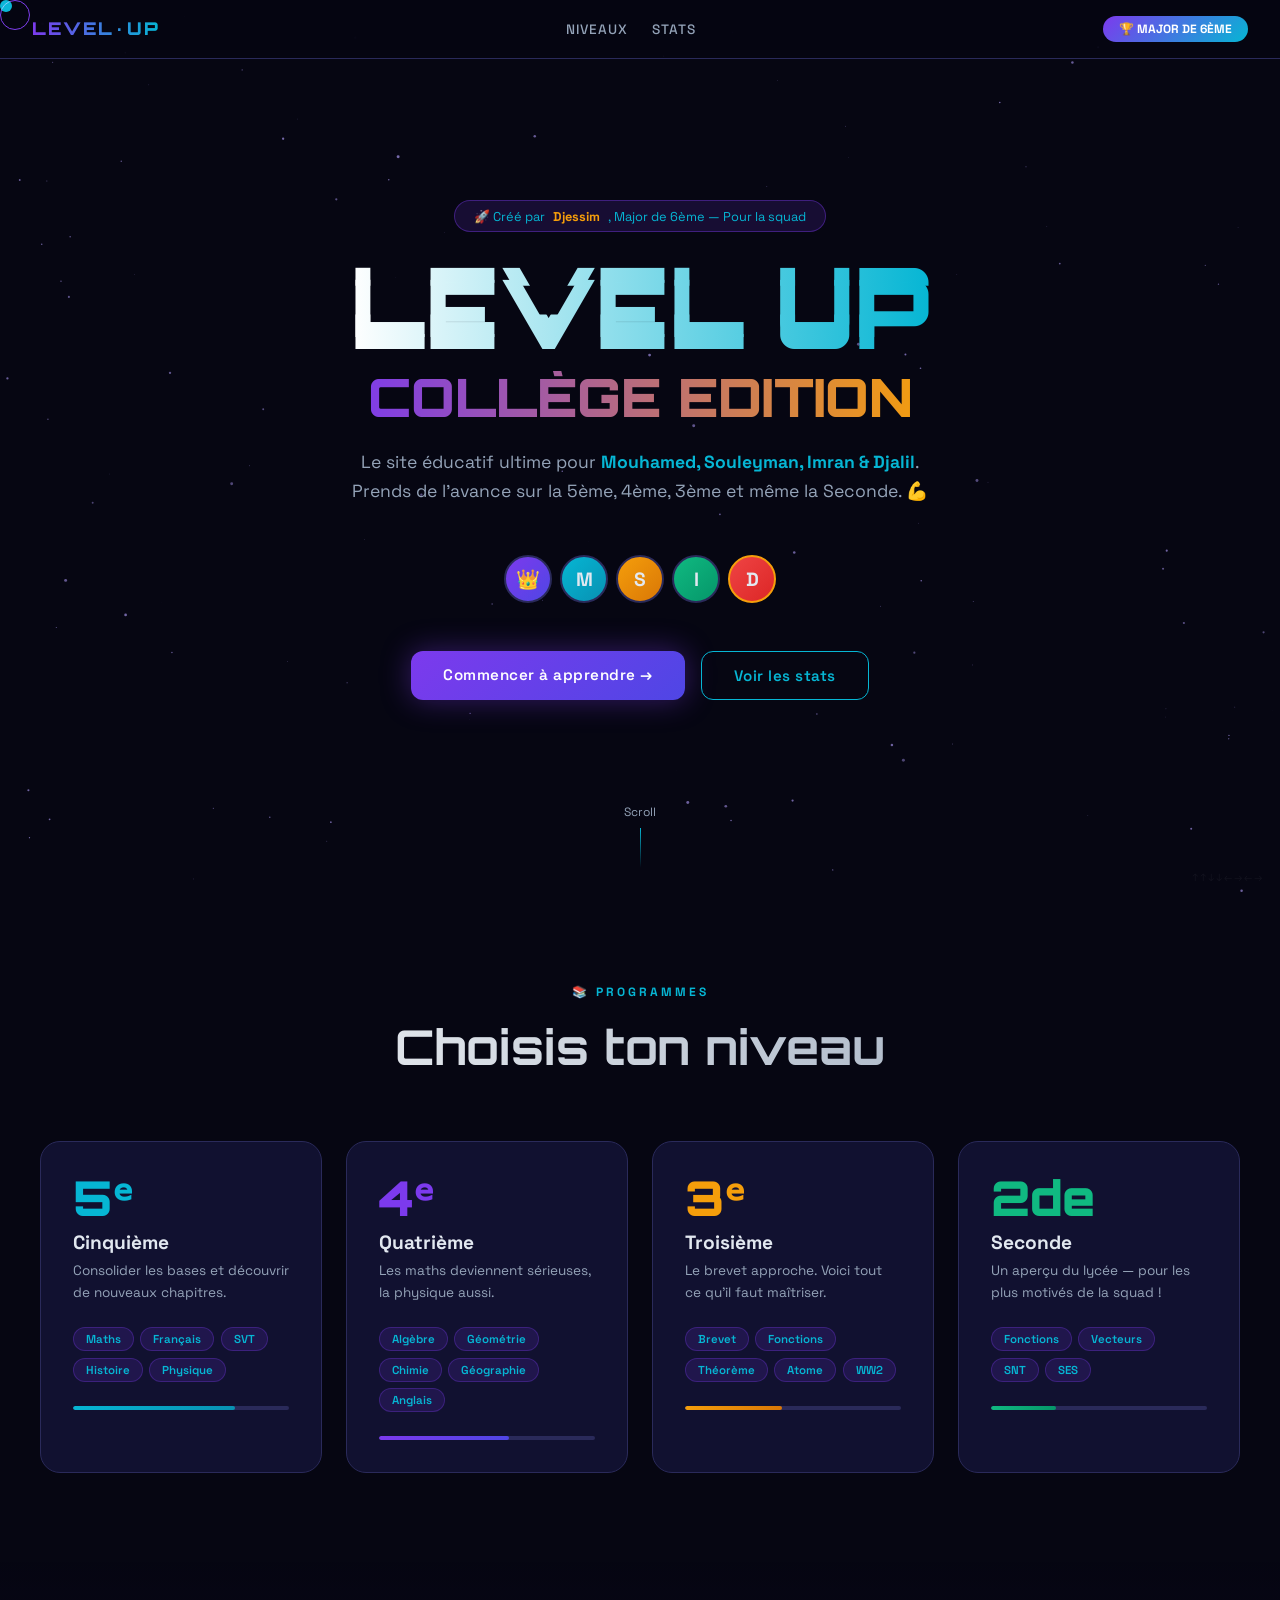
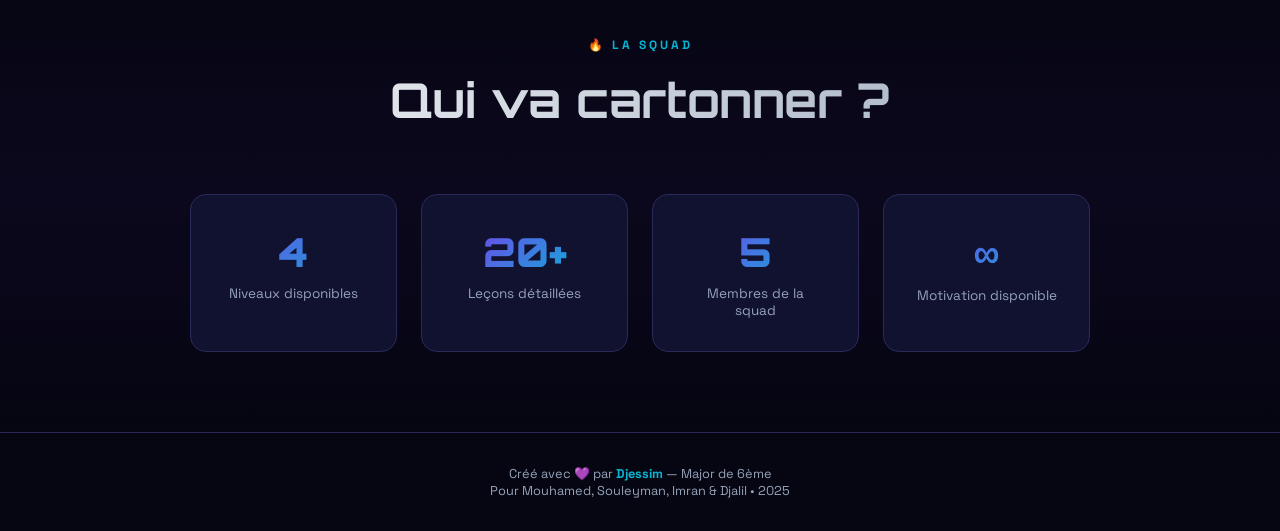
==== index.html @ d9f17232 "feat: site éducatif Level Up — par Djessim major de 6ème Pour Mouhamed, Souleyman, Imran & Djalil - " ====
<!DOCTYPE html>
<html lang="fr">
<head>
  <meta charset="UTF-8" />
  <meta name="viewport" content="width=device-width, initial-scale=1.0"/>
  <title>Level Up — Par Djessim le Major</title>
  <link rel="preconnect" href="https://fonts.googleapis.com">
  <link href="https://fonts.googleapis.com/css2?family=Space+Grotesk:wght@300;400;500;600;700&family=Orbitron:wght@400;700;900&display=swap" rel="stylesheet">
  <style>
    :root {
      --bg: #060612;
      --bg2: #0d0d24;
      --card: #111130;
      --border: #2a2a5a;
      --accent: #7c3aed;
      --accent2: #06b6d4;
      --accent3: #f59e0b;
      --text: #e2e8f0;
      --muted: #94a3b8;
      --glow: rgba(124,58,237,0.4);
      --glow2: rgba(6,182,212,0.3);
    }

    * { margin: 0; padding: 0; box-sizing: border-box; }

    body {
      font-family: 'Space Grotesk', sans-serif;
      background: var(--bg);
      color: var(--text);
      overflow-x: hidden;
      cursor: default;
    }

    #bg-canvas {
      position: fixed; top: 0; left: 0;
      width: 100%; height: 100%;
      z-index: 0; pointer-events: none;
    }

    .cursor {
      width: 12px; height: 12px;
      border-radius: 50%;
      background: var(--accent2);
      position: fixed; pointer-events: none;
      z-index: 9999;
      transition: transform 0.1s;
      mix-blend-mode: screen;
    }
    .cursor-trail {
      width: 30px; height: 30px;
      border-radius: 50%;
      border: 1px solid var(--accent);
      position: fixed; pointer-events: none;
      z-index: 9998;
      transition: all 0.15s ease;
      mix-blend-mode: screen;
    }

    nav {
      position: fixed; top: 0; left: 0; right: 0;
      z-index: 100;
      display: flex; align-items: center; justify-content: space-between;
      padding: 1rem 2rem;
      background: rgba(6,6,18,0.8);
      backdrop-filter: blur(20px);
      border-bottom: 1px solid var(--border);
    }

    .nav-logo {
      font-family: 'Orbitron', monospace;
      font-size: 1.1rem;
      font-weight: 900;
      background: linear-gradient(90deg, var(--accent), var(--accent2));
      -webkit-background-clip: text;
      -webkit-text-fill-color: transparent;
      letter-spacing: 2px;
    }

    .nav-links { display: flex; gap: 1.5rem; list-style: none; }
    .nav-links a {
      color: var(--muted); text-decoration: none;
      font-size: 0.85rem; font-weight: 500;
      letter-spacing: 1px; text-transform: uppercase;
      transition: color 0.3s;
    }
    .nav-links a:hover { color: var(--accent2); }

    .nav-badge {
      background: linear-gradient(135deg, var(--accent), var(--accent2));
      color: white; padding: 0.3rem 1rem;
      border-radius: 20px; font-size: 0.75rem; font-weight: 700;
    }

    .hero {
      position: relative; z-index: 1;
      min-height: 100vh;
      display: flex; flex-direction: column;
      align-items: center; justify-content: center;
      text-align: center; padding: 2rem;
    }

    .hero-tag {
      display: inline-flex; align-items: center; gap: 0.5rem;
      background: rgba(124,58,237,0.15);
      border: 1px solid rgba(124,58,237,0.4);
      border-radius: 30px; padding: 0.4rem 1.2rem;
      font-size: 0.8rem; color: var(--accent2);
      margin-bottom: 2rem; animation: fadeDown 0.8s ease;
    }
    .hero-tag span { color: var(--accent3); font-weight: 700; }

    .hero h1 {
      font-family: 'Orbitron', monospace;
      font-size: clamp(2.5rem, 8vw, 6rem);
      font-weight: 900; line-height: 1;
      margin-bottom: 1.5rem;
      animation: fadeUp 0.8s ease 0.2s both;
    }
    .hero h1 .line1 {
      background: linear-gradient(90deg, #fff, var(--accent2));
      -webkit-background-clip: text; -webkit-text-fill-color: transparent;
    }
    .hero h1 .line2 {
      background: linear-gradient(90deg, var(--accent), var(--accent3));
      -webkit-background-clip: text; -webkit-text-fill-color: transparent;
      display: block; font-size: 0.55em; margin-top: 0.2em;
    }

    .hero-sub {
      font-size: 1.1rem; color: var(--muted);
      max-width: 600px; line-height: 1.7;
      margin-bottom: 3rem;
      animation: fadeUp 0.8s ease 0.4s both;
    }
    .hero-sub strong { color: var(--accent2); }

    .crew {
      display: flex; gap: 0.5rem; margin-bottom: 3rem;
      animation: fadeUp 0.8s ease 0.5s both;
    }
    .crew-avatar {
      width: 48px; height: 48px; border-radius: 50%;
      display: flex; align-items: center; justify-content: center;
      font-size: 1.2rem; font-weight: 700;
      border: 2px solid var(--border);
      position: relative; transition: transform 0.3s; cursor: pointer;
    }
    .crew-avatar:hover { transform: translateY(-5px) scale(1.1); }
    .crew-avatar:nth-child(1) { background: linear-gradient(135deg, #7c3aed, #4f46e5); }
    .crew-avatar:nth-child(2) { background: linear-gradient(135deg, #06b6d4, #0891b2); }
    .crew-avatar:nth-child(3) { background: linear-gradient(135deg, #f59e0b, #d97706); }
    .crew-avatar:nth-child(4) { background: linear-gradient(135deg, #10b981, #059669); }
    .crew-avatar:nth-child(5) { background: linear-gradient(135deg, #ef4444, #dc2626); border-color: var(--accent3); }
    .crew-avatar .tooltip {
      position: absolute; bottom: -30px;
      background: var(--card); border: 1px solid var(--border);
      padding: 0.2rem 0.6rem; border-radius: 6px;
      font-size: 0.65rem; white-space: nowrap;
      opacity: 0; transition: opacity 0.2s; pointer-events: none;
    }
    .crew-avatar:hover .tooltip { opacity: 1; }

    .btn-group {
      display: flex; gap: 1rem; flex-wrap: wrap; justify-content: center;
      animation: fadeUp 0.8s ease 0.6s both;
    }
    .btn {
      padding: 0.85rem 2rem; border-radius: 12px;
      font-size: 0.95rem; font-weight: 600; cursor: pointer;
      text-decoration: none; transition: all 0.3s;
      letter-spacing: 0.5px; border: none;
    }
    .btn-primary {
      background: linear-gradient(135deg, var(--accent), #4f46e5);
      color: white; box-shadow: 0 0 30px var(--glow);
    }
    .btn-primary:hover { transform: translateY(-3px); box-shadow: 0 0 50px var(--glow); }
    .btn-secondary {
      background: transparent; color: var(--accent2);
      border: 1px solid var(--accent2);
    }
    .btn-secondary:hover { background: rgba(6,182,212,0.1); transform: translateY(-3px); }

    .scroll-hint {
      position: absolute; bottom: 2rem;
      left: 50%; transform: translateX(-50%);
      display: flex; flex-direction: column;
      align-items: center; gap: 0.5rem;
      color: var(--muted); font-size: 0.75rem;
      animation: bounce 2s infinite;
    }
    .scroll-hint::after {
      content: ''; width: 1px; height: 40px;
      background: linear-gradient(to bottom, var(--accent2), transparent);
    }

    section { position: relative; z-index: 1; padding: 5rem 2rem; }

    .section-header { text-align: center; margin-bottom: 4rem; }
    .section-tag {
      display: inline-block; font-size: 0.75rem; font-weight: 700;
      letter-spacing: 3px; text-transform: uppercase;
      color: var(--accent2); margin-bottom: 1rem;
    }
    .section-title {
      font-family: 'Orbitron', monospace;
      font-size: clamp(1.8rem, 4vw, 3rem); font-weight: 700;
      background: linear-gradient(90deg, #fff, var(--muted));
      -webkit-background-clip: text; -webkit-text-fill-color: transparent;
    }

    .levels-grid {
      display: grid;
      grid-template-columns: repeat(auto-fit, minmax(280px, 1fr));
      gap: 1.5rem; max-width: 1200px; margin: 0 auto;
    }
    .level-card {
      background: var(--card); border: 1px solid var(--border);
      border-radius: 20px; padding: 2rem; cursor: pointer;
      transition: all 0.4s cubic-bezier(0.23, 1, 0.32, 1);
      position: relative; overflow: hidden;
    }
    .level-card::before {
      content: ''; position: absolute; inset: 0;
      background: linear-gradient(135deg, transparent, rgba(124,58,237,0.05));
      opacity: 0; transition: opacity 0.4s;
    }
    .level-card:hover::before { opacity: 1; }
    .level-card:hover {
      transform: translateY(-8px) scale(1.02);
      border-color: var(--accent);
      box-shadow: 0 20px 60px var(--glow), 0 0 0 1px rgba(124,58,237,0.3);
    }

    .level-num {
      font-family: 'Orbitron', monospace;
      font-size: 3rem; font-weight: 900; line-height: 1; margin-bottom: 0.5rem;
    }
    .level-card:nth-child(1) .level-num { color: var(--accent2); }
    .level-card:nth-child(2) .level-num { color: var(--accent); }
    .level-card:nth-child(3) .level-num { color: var(--accent3); }
    .level-card:nth-child(4) .level-num { color: #10b981; }

    .level-name { font-size: 1.2rem; font-weight: 700; margin-bottom: 0.3rem; }
    .level-desc { font-size: 0.85rem; color: var(--muted); margin-bottom: 1.5rem; line-height: 1.6; }
    .level-subjects { display: flex; flex-wrap: wrap; gap: 0.4rem; }
    .subject-pill {
      background: rgba(124,58,237,0.15); border: 1px solid rgba(124,58,237,0.3);
      color: var(--accent2); padding: 0.25rem 0.75rem;
      border-radius: 20px; font-size: 0.72rem; font-weight: 600;
    }
    .level-progress { margin-top: 1.5rem; height: 4px; background: var(--border); border-radius: 2px; overflow: hidden; }
    .level-progress-bar { height: 100%; border-radius: 2px; transition: width 1s ease; }

    #lesson-panel { max-width: 1000px; margin: 0 auto; display: none; }
    #lesson-panel.visible { display: block; }

    .lesson-header { display: flex; align-items: center; gap: 1rem; margin-bottom: 2rem; }
    .back-btn {
      background: var(--card); border: 1px solid var(--border);
      color: var(--text); padding: 0.5rem 1rem;
      border-radius: 10px; cursor: pointer;
      font-family: inherit; font-size: 0.85rem; transition: all 0.2s;
    }
    .back-btn:hover { border-color: var(--accent); color: var(--accent); }

    .subjects-nav { display: flex; gap: 0.5rem; flex-wrap: wrap; margin-bottom: 2rem; }
    .subject-tab {
      padding: 0.5rem 1.2rem; border-radius: 10px;
      border: 1px solid var(--border); background: var(--card);
      color: var(--muted); cursor: pointer;
      font-size: 0.85rem; font-family: inherit; transition: all 0.2s;
    }
    .subject-tab.active, .subject-tab:hover {
      background: var(--accent); border-color: var(--accent); color: white;
    }

    .lesson-content {
      background: var(--card); border: 1px solid var(--border);
      border-radius: 20px; padding: 2.5rem;
    }
    .lesson-content h2 {
      font-family: 'Orbitron', monospace; font-size: 1.5rem; margin-bottom: 0.5rem;
      background: linear-gradient(90deg, var(--accent2), var(--accent));
      -webkit-background-clip: text; -webkit-text-fill-color: transparent;
    }
    .lesson-content .lesson-intro {
      color: var(--muted); font-size: 0.9rem;
      margin-bottom: 2rem; padding-bottom: 1.5rem;
      border-bottom: 1px solid var(--border);
    }
    .lesson-block { margin-bottom: 2rem; }
    .lesson-block h3 {
      font-size: 1.05rem; font-weight: 700; color: var(--accent3);
      margin-bottom: 0.8rem; display: flex; align-items: center; gap: 0.5rem;
    }
    .lesson-block h3::before { content: '▸'; color: var(--accent2); }
    .lesson-block p { color: var(--muted); line-height: 1.8; font-size: 0.92rem; }

    .formula-box {
      background: rgba(6,182,212,0.08); border: 1px solid rgba(6,182,212,0.3);
      border-radius: 12px; padding: 1.2rem 1.5rem; margin: 1rem 0;
      font-family: 'Courier New', monospace; font-size: 1rem;
      color: var(--accent2); text-align: center;
    }
    .example-box {
      background: rgba(245,158,11,0.08); border: 1px solid rgba(245,158,11,0.3);
      border-left: 3px solid var(--accent3);
      border-radius: 0 12px 12px 0; padding: 1rem 1.5rem; margin: 1rem 0;
    }
    .example-box strong {
      color: var(--accent3); display: block; margin-bottom: 0.4rem;
      font-size: 0.8rem; text-transform: uppercase; letter-spacing: 1px;
    }
    .tip-box {
      background: rgba(124,58,237,0.1); border: 1px solid rgba(124,58,237,0.3);
      border-radius: 12px; padding: 1rem 1.5rem; margin: 1rem 0;
      display: flex; gap: 0.8rem;
    }
    .tip-box .tip-icon { font-size: 1.2rem; flex-shrink: 0; }
    .tip-box p { color: var(--text); font-size: 0.88rem; }

    .quiz-section { margin-top: 2rem; padding-top: 2rem; border-top: 1px solid var(--border); }
    .quiz-section h3 { font-family: 'Orbitron', monospace; font-size: 1rem; color: var(--accent3); margin-bottom: 1.5rem; }
    .quiz-q {
      background: rgba(255,255,255,0.03); border: 1px solid var(--border);
      border-radius: 12px; padding: 1.2rem; margin-bottom: 1rem;
    }
    .quiz-q p { margin-bottom: 0.8rem; font-size: 0.92rem; }
    .quiz-options { display: grid; grid-template-columns: 1fr 1fr; gap: 0.5rem; }
    .quiz-opt {
      background: var(--bg2); border: 1px solid var(--border);
      border-radius: 8px; padding: 0.5rem 1rem; cursor: pointer;
      font-size: 0.85rem; font-family: inherit; color: var(--text); transition: all 0.2s;
    }
    .quiz-opt:hover { border-color: var(--accent); color: var(--accent); }
    .quiz-opt.correct { border-color: #10b981; background: rgba(16,185,129,0.1); color: #10b981; }
    .quiz-opt.wrong { border-color: #ef4444; background: rgba(239,68,68,0.1); color: #ef4444; }

    .stats-grid {
      display: grid; grid-template-columns: repeat(auto-fit, minmax(200px, 1fr));
      gap: 1.5rem; max-width: 900px; margin: 0 auto;
    }
    .stat-card {
      background: var(--card); border: 1px solid var(--border);
      border-radius: 16px; padding: 2rem; text-align: center; transition: all 0.3s;
    }
    .stat-card:hover { transform: translateY(-5px); border-color: var(--accent); }
    .stat-num {
      font-family: 'Orbitron', monospace; font-size: 2.5rem; font-weight: 900;
      background: linear-gradient(135deg, var(--accent), var(--accent2));
      -webkit-background-clip: text; -webkit-text-fill-color: transparent;
    }
    .stat-label { color: var(--muted); font-size: 0.85rem; margin-top: 0.5rem; }

    footer {
      position: relative; z-index: 1; text-align: center;
      padding: 2rem; border-top: 1px solid var(--border);
      color: var(--muted); font-size: 0.8rem;
    }
    footer strong { color: var(--accent2); }

    #easter-egg-modal {
      display: none; position: fixed; inset: 0; z-index: 1000;
      background: rgba(0,0,0,0.95); backdrop-filter: blur(20px);
      align-items: center; justify-content: center; padding: 1rem;
    }
    #easter-egg-modal.show { display: flex; }

    .egg-content {
      background: linear-gradient(135deg, #0d0d24, #1a0a2e);
      border: 1px solid rgba(124,58,237,0.5);
      border-radius: 24px; padding: 3rem; max-width: 680px;
      width: 100%; position: relative; overflow: hidden;
      animation: eggPop 0.5s cubic-bezier(0.23, 1, 0.32, 1);
    }
    .egg-content::before {
      content: ''; position: absolute; top: -50%; left: -50%;
      width: 200%; height: 200%;
      background: radial-gradient(circle, rgba(124,58,237,0.1) 0%, transparent 70%);
      animation: rotate 10s linear infinite;
    }
    .egg-close {
      position: absolute; top: 1rem; right: 1rem;
      background: var(--card); border: 1px solid var(--border);
      color: var(--muted); width: 32px; height: 32px;
      border-radius: 8px; cursor: pointer; font-size: 1rem;
      display: flex; align-items: center; justify-content: center; transition: all 0.2s;
    }
    .egg-close:hover { color: white; border-color: var(--accent); }

    .egg-title {
      font-family: 'Orbitron', monospace; font-size: 1.5rem; font-weight: 900;
      background: linear-gradient(90deg, var(--accent3), var(--accent));
      -webkit-background-clip: text; -webkit-text-fill-color: transparent;
      margin-bottom: 0.5rem; position: relative;
    }
    .egg-subtitle { color: var(--muted); font-size: 0.85rem; margin-bottom: 2rem; position: relative; }

    .arg-list { display: flex; flex-direction: column; gap: 0.8rem; position: relative; }
    .arg-item {
      background: rgba(255,255,255,0.03); border: 1px solid var(--border);
      border-radius: 12px; padding: 1rem 1.2rem;
      display: flex; gap: 1rem; align-items: flex-start; transition: all 0.3s;
    }
    .arg-item:hover {
      border-color: var(--accent); background: rgba(124,58,237,0.08);
      transform: translateX(5px);
    }
    .arg-icon { font-size: 1.4rem; flex-shrink: 0; margin-top: 0.1rem; }
    .arg-text strong { display: block; font-size: 0.9rem; color: var(--text); margin-bottom: 0.2rem; }
    .arg-text span { font-size: 0.8rem; color: var(--muted); line-height: 1.5; }

    .egg-confetti { position: absolute; inset: 0; pointer-events: none; overflow: hidden; }
    .confetti-piece {
      position: absolute; width: 8px; height: 8px;
      border-radius: 2px; animation: confettiFall linear infinite;
    }

    @keyframes fadeUp { from { opacity: 0; transform: translateY(30px); } to { opacity: 1; transform: translateY(0); } }
    @keyframes fadeDown { from { opacity: 0; transform: translateY(-20px); } to { opacity: 1; transform: translateY(0); } }
    @keyframes bounce { 0%, 100% { transform: translateX(-50%) translateY(0); } 50% { transform: translateX(-50%) translateY(10px); } }
    @keyframes rotate { from { transform: rotate(0deg); } to { transform: rotate(360deg); } }
    @keyframes eggPop { from { opacity: 0; transform: scale(0.8); } to { opacity: 1; transform: scale(1); } }
    @keyframes confettiFall { from { top: -20px; opacity: 1; } to { top: 110%; opacity: 0; } }

    .konami-hint {
      position: fixed; bottom: 1rem; right: 1rem;
      font-size: 0.65rem; color: rgba(255,255,255,0.05);
      letter-spacing: 2px; z-index: 10; user-select: none; transition: color 0.3s;
    }
    .konami-hint:hover { color: rgba(124,58,237,0.3); }

    .glitch { position: relative; }
    .glitch::before, .glitch::after {
      content: attr(data-text); position: absolute; top: 0; left: 0;
      background: linear-gradient(90deg, #fff, var(--accent2));
      -webkit-background-clip: text; -webkit-text-fill-color: transparent;
    }
    .glitch::before { animation: glitch1 3s infinite; clip-path: polygon(0 0, 100% 0, 100% 35%, 0 35%); }
    .glitch::after { animation: glitch2 3s infinite; clip-path: polygon(0 65%, 100% 65%, 100% 100%, 0 100%); }
    @keyframes glitch1 {
      0%, 95%, 100% { transform: none; opacity: 0; }
      96% { transform: translate(-2px, 2px); opacity: 0.8; }
      97% { transform: translate(2px, -2px); opacity: 0.8; }
      98% { transform: translate(-1px, 1px); opacity: 0.8; }
    }
    @keyframes glitch2 {
      0%, 92%, 100% { transform: none; opacity: 0; }
      93% { transform: translate(2px, 2px); opacity: 0.8; }
      94% { transform: translate(-2px, -1px); opacity: 0.8; }
      95% { transform: none; opacity: 0.8; }
    }
  </style>
</head>
<body>

<canvas id="bg-canvas"></canvas>
<div class="cursor" id="cursor"></div>
<div class="cursor-trail" id="cursor-trail"></div>

<nav>
  <div class="nav-logo">LEVEL·UP</div>
  <ul class="nav-links">
    <li><a href="#niveaux">Niveaux</a></li>
    <li><a href="#stats">Stats</a></li>
  </ul>
  <div class="nav-badge">🏆 MAJOR DE 6ÈME</div>
</nav>

<section class="hero" id="home">
  <div class="hero-tag">🚀 Créé par <span>Djessim</span>, Major de 6ème — Pour la squad</div>
  <h1>
    <span class="line1 glitch" data-text="LEVEL UP">LEVEL UP</span>
    <span class="line2">COLLÈGE EDITION</span>
  </h1>
  <p class="hero-sub">
    Le site éducatif ultime pour <strong>Mouhamed, Souleyman, Imran &amp; Djalil</strong>.<br>
    Prends de l'avance sur la 5ème, 4ème, 3ème et même la Seconde. 💪
  </p>
  <div class="crew">
    <div class="crew-avatar" id="djessim-avatar">👑<div class="tooltip">Djessim — Major</div></div>
    <div class="crew-avatar">M<div class="tooltip">Mouhamed</div></div>
    <div class="crew-avatar">S<div class="tooltip">Souleyman</div></div>
    <div class="crew-avatar">I<div class="tooltip">Imran</div></div>
    <div class="crew-avatar">D<div class="tooltip">Djalil</div></div>
  </div>
  <div class="btn-group">
    <a href="#niveaux" class="btn btn-primary">Commencer à apprendre →</a>
    <a href="#stats" class="btn btn-secondary">Voir les stats</a>
  </div>
  <div class="scroll-hint">Scroll</div>
</section>

<section id="niveaux">
  <div class="section-header">
    <div class="section-tag">📚 Programmes</div>
    <h2 class="section-title">Choisis ton niveau</h2>
  </div>
  <div class="levels-grid" id="levels-grid">
    <div class="level-card" onclick="openLevel('5eme')">
      <div class="level-num">5ᵉ</div>
      <div class="level-name">Cinquième</div>
      <div class="level-desc">Consolider les bases et découvrir de nouveaux chapitres.</div>
      <div class="level-subjects">
        <span class="subject-pill">Maths</span><span class="subject-pill">Français</span>
        <span class="subject-pill">SVT</span><span class="subject-pill">Histoire</span><span class="subject-pill">Physique</span>
      </div>
      <div class="level-progress"><div class="level-progress-bar" style="width:0%;background:linear-gradient(90deg,#06b6d4,#0891b2)"></div></div>
    </div>
    <div class="level-card" onclick="openLevel('4eme')">
      <div class="level-num">4ᵉ</div>
      <div class="level-name">Quatrième</div>
      <div class="level-desc">Les maths deviennent sérieuses, la physique aussi.</div>
      <div class="level-subjects">
        <span class="subject-pill">Algèbre</span><span class="subject-pill">Géométrie</span>
        <span class="subject-pill">Chimie</span><span class="subject-pill">Géographie</span><span class="subject-pill">Anglais</span>
      </div>
      <div class="level-progress"><div class="level-progress-bar" style="width:0%;background:linear-gradient(90deg,#7c3aed,#4f46e5)"></div></div>
    </div>
    <div class="level-card" onclick="openLevel('3eme')">
      <div class="level-num">3ᵉ</div>
      <div class="level-name">Troisième</div>
      <div class="level-desc">Le brevet approche. Voici tout ce qu'il faut maîtriser.</div>
      <div class="level-subjects">
        <span class="subject-pill">Brevet</span><span class="subject-pill">Fonctions</span>
        <span class="subject-pill">Théorème</span><span class="subject-pill">Atome</span><span class="subject-pill">WW2</span>
      </div>
      <div class="level-progress"><div class="level-progress-bar" style="width:0%;background:linear-gradient(90deg,#f59e0b,#d97706)"></div></div>
    </div>
    <div class="level-card" onclick="openLevel('2nde')">
      <div class="level-num">2de</div>
      <div class="level-name">Seconde</div>
      <div class="level-desc">Un aperçu du lycée — pour les plus motivés de la squad !</div>
      <div class="level-subjects">
        <span class="subject-pill">Fonctions</span><span class="subject-pill">Vecteurs</span>
        <span class="subject-pill">SNT</span><span class="subject-pill">SES</span>
      </div>
      <div class="level-progress"><div class="level-progress-bar" style="width:0%;background:linear-gradient(90deg,#10b981,#059669)"></div></div>
    </div>
  </div>
  <div id="lesson-panel">
    <div class="lesson-header">
      <button class="back-btn" onclick="closeLevel()">← Retour</button>
      <h2 id="panel-title" style="font-family:Orbitron;font-size:1.3rem;background:linear-gradient(90deg,var(--accent2),var(--accent));-webkit-background-clip:text;-webkit-text-fill-color:transparent;"></h2>
    </div>
    <div class="subjects-nav" id="subjects-nav"></div>
    <div class="lesson-content" id="lesson-content"></div>
  </div>
</section>

<section id="stats" style="background:linear-gradient(180deg,transparent,rgba(124,58,237,0.05),transparent);">
  <div class="section-header">
    <div class="section-tag">🔥 La squad</div>
    <h2 class="section-title">Qui va cartonner ?</h2>
  </div>
  <div class="stats-grid">
    <div class="stat-card"><div class="stat-num">4</div><div class="stat-label">Niveaux disponibles</div></div>
    <div class="stat-card"><div class="stat-num">20+</div><div class="stat-label">Leçons détaillées</div></div>
    <div class="stat-card"><div class="stat-num">5</div><div class="stat-label">Membres de la squad</div></div>
    <div class="stat-card"><div class="stat-num">∞</div><div class="stat-label">Motivation disponible</div></div>
  </div>
</section>

<footer>
  <p>Créé avec 💜 par <strong>Djessim</strong> — Major de 6ème<br>
  Pour Mouhamed, Souleyman, Imran &amp; Djalil • 2025</p>
</footer>

<div id="easter-egg-modal">
  <div class="egg-content">
    <div class="egg-confetti" id="confetti"></div>
    <button class="egg-close" onclick="closeEgg()">✕</button>
    <div class="egg-title">🎉 T'AS TROUVÉ LE SECRET !</div>
    <div class="egg-subtitle">Montre ça à tes parents — ils vont comprendre pourquoi t'as besoin d'un ordi portable 💻</div>
    <div class="arg-list">
      <div class="arg-item"><div class="arg-icon">📚</div><div class="arg-text"><strong>Meilleurs résultats scolaires</strong><span>Les élèves avec un ordinateur à la maison ont en moyenne +2 points de moyenne. Accès aux cours en ligne, aux exercices, aux dictionnaires — tout le temps.</span></div></div>
      <div class="arg-item"><div class="arg-icon">🧠</div><div class="arg-text"><strong>Apprendre à coder = compétence du futur</strong><span>Les développeurs gagnent en moyenne 45 000€/an dès le début. Ton enfant peut apprendre à coder dès maintenant — comme Djessim qui a créé ce site en 6ème !</span></div></div>
      <div class="arg-item"><div class="arg-icon">🎯</div><div class="arg-text"><strong>Autonomie et responsabilité</strong><span>Avoir son propre outil de travail développe la discipline. Moins de temps à attendre l'accès à un appareil partagé, plus de temps pour réviser.</span></div></div>
      <div class="arg-item"><div class="arg-icon">💰</div><div class="arg-text"><strong>Un investissement rentable</strong><span>Un ordinateur portable d'entrée de gamme coûte 300–400€ et dure 5 ans. C'est moins de 7€/semaine pour l'avenir de votre enfant.</span></div></div>
      <div class="arg-item"><div class="arg-icon">🔐</div><div class="arg-text"><strong>Contrôle parental facile</strong><span>Windows et Mac permettent de limiter les horaires, les sites et les apps. Vous restez en contrôle total.</span></div></div>
      <div class="arg-item"><div class="arg-icon">🚀</div><div class="arg-text"><strong>Preuve : ce site existe</strong><span>Ce site a été créé par un élève de 6ème grâce à un ordinateur. Imaginez ce que votre enfant pourrait construire avec le sien.</span></div></div>
    </div>
  </div>
</div>

<div class="konami-hint">↑↑↓↓←→←→</div>

<script>
const cursor = document.getElementById('cursor');
const trail = document.getElementById('cursor-trail');
let mx = 0, my = 0;
document.addEventListener('mousemove', e => {
  mx = e.clientX; my = e.clientY;
  cursor.style.left = mx - 6 + 'px'; cursor.style.top = my - 6 + 'px';
  setTimeout(() => { trail.style.left = mx - 15 + 'px'; trail.style.top = my - 15 + 'px'; }, 80);
});

const canvas = document.getElementById('bg-canvas');
const ctx = canvas.getContext('2d');
let stars = [];
function resize() { canvas.width = window.innerWidth; canvas.height = window.innerHeight; initStars(); }
function initStars() {
  stars = [];
  for (let i = 0; i < 120; i++) stars.push({ x: Math.random()*canvas.width, y: Math.random()*canvas.height, r: Math.random()*1.5, a: Math.random(), speed: 0.003+Math.random()*0.005, drift: (Math.random()-0.5)*0.2 });
}
function drawStars() {
  ctx.clearRect(0,0,canvas.width,canvas.height);
  stars.forEach(s => {
    s.a += s.speed; s.x += s.drift;
    if (s.x < 0) s.x = canvas.width; if (s.x > canvas.width) s.x = 0;
    const alpha = (Math.sin(s.a)*0.5+0.5)*0.6+0.1;
    ctx.beginPath(); ctx.arc(s.x,s.y,s.r,0,Math.PI*2);
    ctx.fillStyle = `rgba(180,160,255,${alpha})`; ctx.fill();
  });
  requestAnimationFrame(drawStars);
}
window.addEventListener('resize', resize); resize(); drawStars();

const observer = new IntersectionObserver(entries => {
  entries.forEach(e => {
    if (e.isIntersecting) {
      const idx = [...document.querySelectorAll('.level-card')].indexOf(e.target);
      const w = [75,60,45,30];
      if (idx >= 0) e.target.querySelector('.level-progress-bar').style.width = w[idx] + '%';
    }
  });
}, { threshold: 0.3 });
document.querySelectorAll('.level-card').forEach(c => observer.observe(c));

const lessons = {
  '5eme': { title: '5ᵉ — Cinquième', subjects: {
    'Maths': { title: 'Mathématiques — 5ème', intro: 'En 5ème, tu vas travailler sur les fractions, les relatifs, et commencer la géométrie.', blocks: [
      { h: 'Les nombres relatifs', p: 'Un nombre relatif est un nombre avec un signe + ou −. Sur une droite graduée, les positifs sont à droite de 0 et les négatifs à gauche.', formula: '(-3) + (+5) = +2   |   (-4) × (-2) = +8', example: { title: 'Exemple concret', text: 'La température est de −5°C. Elle monte de 8°C. Nouvelle temp : −5 + 8 = 3°C ✓' }, tip: '💡 Astuce Djessim : Deux signes pareils → positif. Deux signes différents → négatif !' },
      { h: 'Les fractions', p: 'Additionner des fractions : même dénominateur d\'abord. Multiplier : numérateur × numérateur, dénominateur × dénominateur.', formula: '3/4 + 1/4 = 4/4 = 1   |   2/3 × 3/5 = 6/15 = 2/5', example: { title: 'Exercice', text: 'Calcule 1/2 + 3/4 → 2/4 + 3/4 = 5/4 = 1,25' }, tip: '💡 Pour comparer des fractions, réduis-les au même dénominateur !' },
      { h: 'Proportionnalité', p: 'Un tableau est proportionnel si le rapport entre les lignes est toujours le même. Base des pourcentages et des échelles.', formula: 'si a/b = c/d alors a×d = b×c (règle de 3)', tip: '💡 En 5ème, la règle de 3 est ta meilleure amie pour les problèmes du quotidien !' }
    ], quiz: [{ q: 'Combien fait (−3) + (−5) ?', opts: ['-8','+8','-2','+2'], correct: 0 }, { q: 'Que vaut 2/3 × 3/4 ?', opts: ['6/7','1/2','5/12','6/12'], correct: 1 }] },
    'Français': { title: 'Français — 5ème', intro: 'Grammaire, conjugaison, figures de style... Le français en 5ème exige de la rigueur.', blocks: [
      { h: 'Les temps du passé', p: 'L\'imparfait décrit une action qui dure dans le passé. Le passé simple décrit une action courte et terminée.', formula: 'IMPARFAIT : je marchais / PASSÉ SIMPLE : je marchai', example: { title: 'Distinction clé', text: 'Il lisait (imparfait = habitude) VS Il lut (passé simple = action précise)' }, tip: '💡 Dans un récit, imparfait = décor, passé simple = action. C\'est la règle !' },
      { h: 'Figures de style', p: 'La comparaison utilise "comme", "tel". La métaphore compare sans outil. La personnification donne des qualités humaines à un objet.', example: { title: 'Exemples', text: '"Il est courageux comme un lion" = comparaison. "C\'est un lion" = métaphore.' }, tip: '💡 Apprends 5 figures : comparaison, métaphore, personnification, hyperbole, antithèse.' }
    ], quiz: [{ q: '"Il courait comme le vent" — c\'est quelle figure ?', opts: ['Métaphore','Comparaison','Hyperbole','Personnification'], correct: 1 }] },
    'SVT': { title: 'SVT — 5ème', intro: 'La nutrition, la digestion, la reproduction des plantes — voici les thèmes clés.', blocks: [
      { h: 'La digestion', p: 'La digestion transforme les aliments en nutriments absorbables. Elle commence dans la bouche et se termine dans l\'intestin grêle.', formula: 'Bouche → Œsophage → Estomac → Intestin grêle → Côlon', example: { title: 'À savoir', text: 'L\'estomac produit des sucs gastriques pour dégrader les protéines. Durée totale : ~20h.' }, tip: '💡 Visualise le chemin des aliments de la bouche jusqu\'à la sortie !' }
    ], quiz: [{ q: 'Où commence la digestion ?', opts: ['Estomac','Intestin','Bouche','Œsophage'], correct: 2 }] },
    'Histoire': { title: 'Histoire — 5ème', intro: 'Le Moyen-Âge, les empires, les grandes découvertes.', blocks: [
      { h: 'Le Moyen-Âge', p: 'Le Moyen-Âge va de 476 (chute de Rome) à 1492 (découverte de l\'Amérique). Période féodale, croisades et cathédrales.', formula: '476 → 1492 : environ 1000 ans', tip: '💡 Repère : 1492 = Colomb découvre l\'Amérique = fin du Moyen-Âge !' }
    ], quiz: [{ q: 'En quelle année s\'achève le Moyen-Âge ?', opts: ['1492','1789','476','1066'], correct: 0 }] },
    'Physique': { title: 'Physique-Chimie — 5ème', intro: 'La lumière, les états de la matière, les mélanges.', blocks: [
      { h: 'La lumière', p: 'La lumière se propage en ligne droite. Elle peut être réfléchie (miroir) ou réfractée (eau). Vitesse : 300 000 km/s.', formula: 'c = 3 × 10⁸ m/s', tip: '💡 L\'ombre existe car la lumière voyage en ligne droite — si quelque chose bloque, ça crée une ombre !' }
    ], quiz: [{ q: 'La vitesse de la lumière est environ...', opts: ['300 km/s','3000 km/s','300 000 km/s','3 000 000 km/s'], correct: 2 }] }
  }},
  '4eme': { title: '4ᵉ — Quatrième', subjects: {
    'Algèbre': { title: 'Mathématiques — Algèbre 4ème', intro: 'En 4ème, les équations et la factorisation arrivent. C\'est là que ça devient fun !', blocks: [
      { h: 'Développement et factorisation', p: 'Développer = enlever les parenthèses. Factoriser = remettre des parenthèses. Ces deux opérations sont inverses.', formula: 'a(b+c) = ab + ac   |   (a+b)(a-b) = a² - b²', example: { title: 'Identités remarquables', text: '(a+b)² = a² + 2ab + b²\n(a−b)² = a² − 2ab + b²\n(a+b)(a−b) = a² − b²' }, tip: '💡 Les 3 identités remarquables = à mémoriser par cœur. Elles reviennent jusqu\'au bac !' },
      { h: 'Équations du 1er degré', p: 'Résoudre une équation = trouver la valeur de x. On isole x en faisant les mêmes opérations des deux côtés.', formula: '3x + 7 = 16 → 3x = 9 → x = 3', tip: '💡 Vérifie toujours ta réponse en remplaçant x dans l\'équation de départ !' },
      { h: 'Puissances', p: 'a^n = a × a × ... × a (n fois). Puissances négatives : a^(-n) = 1/a^n. La puissance 0 vaut toujours 1.', formula: 'a^m × a^n = a^(m+n)   |   (a^m)^n = a^(m×n)', tip: '💡 10^3 = 1000, 10^6 = 1 million. Pratique pour la notation scientifique !' }
    ], quiz: [{ q: 'Développe (x + 3)² =', opts: ['x² + 9','x² + 3x + 9','x² + 6x + 9','x² + 6x + 3'], correct: 2 }, { q: 'Résous 2x - 4 = 10 → x =', opts: ['3','7','5','6'], correct: 1 }] },
    'Géométrie': { title: 'Mathématiques — Géométrie 4ème', intro: 'Pythagore et Thalès : les deux grands théorèmes de 4ème !', blocks: [
      { h: 'Théorème de Pythagore', p: 'Dans un triangle rectangle, le carré de l\'hypoténuse = somme des carrés des deux autres côtés.', formula: 'a² + b² = c²   (c = hypoténuse)', example: { title: 'Exemple', text: 'a=3, b=4 → c = √(9+16) = √25 = 5 ✓ (triangle 3-4-5 classique)' }, tip: '💡 Le triangle 3-4-5 et 5-12-13 tombent souvent en contrôle !' },
      { h: 'Théorème de Thalès', p: 'Si deux droites parallèles coupent deux droites sécantes, les rapports des longueurs sont égaux.', formula: 'MA/MB = MC/MD = AC/BD', tip: '💡 Thalès = proportionnalité dans les triangles. Cherche toujours des droites parallèles !' }
    ], quiz: [{ q: 'Dans un triangle rect., a=6 et b=8. c =', opts: ['10','12','14','√48'], correct: 0 }] },
    'Chimie': { title: 'Physique-Chimie — 4ème', intro: 'Les atomes, les molécules, et les réactions chimiques.', blocks: [
      { h: 'Atomes et molécules', p: 'Un atome est la plus petite partie d\'un élément. Une molécule = ensemble d\'atomes liés. H₂O = 2H + 1O.', formula: 'H₂O : eau   |   CO₂ : dioxyde de carbone   |   O₂ : oxygène', tip: '💡 L\'indice en bas = nombre d\'atomes. H₂ = 2 atomes d\'hydrogène.' }
    ], quiz: [{ q: 'H₂O contient combien d\'atomes d\'hydrogène ?', opts: ['1','2','3','0'], correct: 1 }] },
    'Géographie': { title: 'Géographie — 4ème', intro: 'La mondialisation, les inégalités dans le monde.', blocks: [
      { h: 'La mondialisation', p: 'La mondialisation = l\'intensification des échanges mondiaux : économiques, culturels, humains.', formula: 'Nord riche ↔ échanges ↔ Sud en développement', tip: '💡 Cite Nike (produit en Asie, vendu en Europe) ou Netflix (USA → monde entier).' }
    ], quiz: [{ q: 'La mondialisation désigne...', opts: ['La politique mondiale','L\'intensification des échanges mondiaux','La géographie physique','Les migrations'], correct: 1 }] },
    'Anglais': { title: 'Anglais — 4ème', intro: 'Grammaire anglaise essentielle pour briller en 4ème.', blocks: [
      { h: 'Present Perfect vs Prétérit', p: 'Le Prétérit décrit une action passée à un moment précis. Le Present Perfect décrit une action passée avec un résultat visible maintenant.', formula: 'I went to Paris last year. (Prétérit)\nI have been to Paris. (Present Perfect)', tip: '💡 Date précise (yesterday, last week) → Prétérit. Sinon → Present Perfect.' }
    ], quiz: [{ q: '"I ___ already seen this film." — le bon mot ?', opts: ['have','had','has','am'], correct: 0 }] }
  }},
  '3eme': { title: '3ᵉ — Troisième', subjects: {
    'Brevet': { title: 'Préparer le Brevet — Méthode', intro: 'Le brevet des collèges se prépare dès maintenant. Voici la méthode ultime de Djessim.', blocks: [
      { h: 'Les épreuves du brevet', p: 'Français (3h), Maths (2h), Histoire-Géo-EMC (2h), Sciences (2h), et l\'épreuve orale.', formula: 'Note finale = contrôle continu (400 pts) + épreuves finales (300 pts)', tip: '💡 Le contrôle continu compte 400/700 points ! Tes notes de 3ème comptent vraiment.' },
      { h: 'Méthode de révision', p: 'La technique Pomodoro : 25 min de travail, 5 min de pause. Fiches, mind maps, sujets corrigés.', example: { title: 'Planning type', text: 'Lundi: Maths / Mardi: Français / Mercredi: Histoire / Jeudi: Sciences / Vendredi: tout réviser' }, tip: '💡 30 min par soir, c\'est largement suffisant si c\'est régulier !' }
    ], quiz: [{ q: 'Le brevet compte combien de points au total ?', opts: ['500','700','1000','600'], correct: 1 }] },
    'Fonctions': { title: 'Mathématiques — Fonctions', intro: 'Les fonctions en 3ème : la base pour comprendre le lycée.', blocks: [
      { h: 'Notion de fonction', p: 'Une fonction associe à chaque valeur x une valeur y = f(x). Représentation par tableau ou graphique.', formula: 'f(x) = 2x + 3 → f(2) = 7   |   f(0) = 3', tip: '💡 f(x) = 2x + 3 : droite. Pente = 2, ordonnée à l\'origine = 3.' },
      { h: 'Lecture graphique', p: 'Image de x = valeur de y correspondante. Antécédent de y = valeur de x correspondante.', example: { title: 'Sur un graphique', text: 'Si le point (3, 6) est sur la courbe de f, alors f(3) = 6 et 3 est un antécédent de 6.' }, tip: '💡 Image = résultat. Antécédent = cause. Simple !' }
    ], quiz: [{ q: 'f(x) = 3x − 1. Que vaut f(4) ?', opts: ['11','12','13','10'], correct: 0 }] },
    'Théorème': { title: 'Mathématiques — Théorèmes avancés', intro: 'Réciproque de Pythagore, Thalès avancé, statistiques.', blocks: [
      { h: 'Réciproque du théorème de Pythagore', p: 'Si dans un triangle a² + b² = c², alors le triangle est rectangle en C.', formula: 'Si a² + b² = c² ALORS angle droit', tip: '💡 La réciproque sert à prouver. Pythagore sert à calculer. Ne confonds pas !' },
      { h: 'Statistiques', p: 'Moyenne = somme / nombre. Médiane = valeur du milieu. Étendue = max − min.', formula: 'Moyenne : x̄ = Σxi / n', tip: '💡 La médiane n\'est pas affectée par les valeurs extrêmes !' }
    ], quiz: [{ q: 'Étendue de : 2, 5, 8, 3, 10 ?', opts: ['8','6','10','5'], correct: 0 }] },
    'Atome': { title: 'Physique-Chimie — L\'atome', intro: 'Structure de l\'atome, tableau périodique, ions.', blocks: [
      { h: 'Structure de l\'atome', p: 'Un atome = noyau (protons + neutrons) + électrons en orbite. Z = nombre de protons. A = protons + neutrons.', formula: 'Z = protons = électrons (atome neutre)\nA = protons + neutrons', tip: '💡 Ion = atome qui a gagné ou perdu des électrons.' }
    ], quiz: [{ q: 'Un atome a 6 protons. Son Z est...', opts: ['12','6','3','18'], correct: 1 }] },
    'WW2': { title: 'Histoire — La 2ème Guerre Mondiale', intro: 'Dates clés, acteurs, bilan de la seconde guerre mondiale.', blocks: [
      { h: 'Chronologie essentielle', p: 'Sept 1939 : invasion Pologne. Juin 1940 : armistice France. Déc 1941 : USA. Juin 1944 : D-Day. Mai 1945 : capitulation Allemagne.', formula: '1939 → 1945 : 6 ans de guerre mondiale', tip: '💡 6 juin 1944 = D-Day = débarquement en Normandie. Incontournable au brevet !' }
    ], quiz: [{ q: 'Le D-Day (débarquement de Normandie), c\'est le...', opts: ['6 juin 1944','8 mai 1945','1er sept 1939','11 nov 1918'], correct: 0 }] }
  }},
  '2nde': { title: '2de — Seconde', subjects: {
    'Fonctions': { title: 'Mathématiques — Fonctions Lycée', intro: 'Les fonctions de Seconde : polynômes, variations, courbes.', blocks: [
      { h: 'Fonctions de référence', p: 'f(x)=x (linéaire), f(x)=x² (carré), f(x)=√x (racine), f(x)=1/x (inverse). Chacune a son graphique.', formula: 'f(x) = x² → minimum en 0, croissante sur [0;+∞)', tip: '💡 En Seconde, trace toujours le tableau de variations avant le graphique !' },
      { h: 'Tableau de variations', p: 'Montre où la fonction croît (↗) ou décroît (↘). Chercher f\'(x) = 0 pour les extremums.', example: { title: 'f(x) = x² − 4x + 3', text: 'Minimum en x = 2, f(2) = −1. Décroissante sur ]−∞; 2], croissante sur [2; +∞[' }, tip: '💡 La dérivée arrive en Terminale mais en Seconde on utilise déjà les résultats.' }
    ], quiz: [{ q: 'f(x) = x². En x = 3, f(3) vaut...', opts: ['6','9','3','√3'], correct: 1 }] },
    'Vecteurs': { title: 'Mathématiques — Vecteurs', intro: 'Les vecteurs en Seconde : une nouvelle façon de penser la géométrie.', blocks: [
      { h: 'Notion de vecteur', p: 'Un vecteur a une direction, un sens et une norme (longueur). Deux vecteurs égaux ont même direction, sens et norme.', formula: 'AB⃗ + BC⃗ = AC⃗ (relation de Chasles)', tip: '💡 Chasles = les lettres du milieu s\'annulent. AB + BC = AC : B disparaît !' }
    ], quiz: [{ q: 'AB⃗ + BC⃗ = ?', opts: ['AC⃗','BA⃗','CB⃗','CA⃗'], correct: 0 }] },
    'SNT': { title: 'SNT — Sciences du Numérique', intro: 'Internet, données, IA, cybersécurité. La matière du futur !', blocks: [
      { h: 'Internet et réseaux', p: 'Internet = réseau mondial. Les données transitent par protocoles (TCP/IP). Chaque machine a une adresse IP.', formula: 'IP = adresse unique (ex: 192.168.1.1)\nHTTPS = protocole sécurisé du Web', tip: '💡 Web ≠ Internet. Internet = infrastructure. Web = applications dessus.' },
      { h: 'Données et algorithmes', p: 'Un algorithme = suite d\'instructions pour résoudre un problème. Les données personnelles sont précieuses.', example: { title: 'Algorithme simple', text: '1. Prendre un nombre\n2. Le multiplier par 2\n3. Afficher le résultat' }, tip: '💡 Djessim a utilisé des algorithmes pour créer ce site. Tout le code = algorithmes !' }
    ], quiz: [{ q: 'IP signifie...', opts: ['Internet Protocol','Information Page','Input Program','Infinite Processing'], correct: 0 }] },
    'SES': { title: 'SES — Sciences Économiques et Sociales', intro: 'L\'économie, la sociologie — une intro au monde adulte.', blocks: [
      { h: 'Notions économiques de base', p: 'Offre et demande : si demande augmente et offre fixe, prix monte. Le marché = lieu de rencontre entre offre et demande.', formula: 'Demande ↑ + Offre stable → Prix ↑', tip: '💡 Exemple : consoles en rupture de stock → prix explosent sur eBay. C\'est l\'offre/demande !' }
    ], quiz: [{ q: 'Si la demande augmente et l\'offre est fixe, le prix...', opts: ['Baisse','Monte','Reste stable','Disparaît'], correct: 1 }] }
  }}
};

let currentLevel = null;

function openLevel(level) {
  currentLevel = level;
  const data = lessons[level];
  document.getElementById('levels-grid').style.display = 'none';
  const panel = document.getElementById('lesson-panel');
  panel.classList.add('visible');
  document.getElementById('panel-title').textContent = data.title;
  const nav = document.getElementById('subjects-nav');
  nav.innerHTML = '';
  const subjects = Object.keys(data.subjects);
  subjects.forEach((s, i) => {
    const btn = document.createElement('button');
    btn.className = 'subject-tab' + (i === 0 ? ' active' : '');
    btn.textContent = s;
    btn.onclick = () => { nav.querySelectorAll('.subject-tab').forEach(b => b.classList.remove('active')); btn.classList.add('active'); loadLesson(level, s); };
    nav.appendChild(btn);
  });
  loadLesson(level, subjects[0]);
  panel.scrollIntoView({ behavior: 'smooth' });
}

function closeLevel() {
  document.getElementById('levels-grid').style.display = '';
  document.getElementById('lesson-panel').classList.remove('visible');
  document.getElementById('niveaux').scrollIntoView({ behavior: 'smooth' });
}

function loadLesson(level, subject) {
  const lesson = lessons[level].subjects[subject];
  const content = document.getElementById('lesson-content');
  let html = `<h2>${lesson.title}</h2><p class="lesson-intro">${lesson.intro}</p>`;
  lesson.blocks.forEach(b => {
    html += `<div class="lesson-block"><h3>${b.h}</h3><p>${b.p}</p>`;
    if (b.formula) html += `<div class="formula-box">${b.formula}</div>`;
    if (b.example) html += `<div class="example-box"><strong>${b.example.title}</strong>${b.example.text}</div>`;
    if (b.tip) html += `<div class="tip-box"><div class="tip-icon">🎯</div><p>${b.tip}</p></div>`;
    html += `</div>`;
  });
  if (lesson.quiz && lesson.quiz.length > 0) {
    html += `<div class="quiz-section"><h3>⚡ TEST RAPIDE — Vérifie tes connaissances</h3>`;
    lesson.quiz.forEach(q => {
      html += `<div class="quiz-q"><p>${q.q}</p><div class="quiz-options">`;
      q.opts.forEach((opt, oi) => { html += `<button class="quiz-opt" onclick="checkAnswer(this, ${oi === q.correct})">${opt}</button>`; });
      html += `</div></div>`;
    });
    html += `</div>`;
  }
  content.innerHTML = html;
}

function checkAnswer(btn, correct) {
  btn.parentElement.querySelectorAll('.quiz-opt').forEach(b => b.disabled = true);
  btn.classList.add(correct ? 'correct' : 'wrong');
  btn.textContent += correct ? ' ✓' : ' ✗';
}

const konami = ['ArrowUp','ArrowUp','ArrowDown','ArrowDown','ArrowLeft','ArrowRight','ArrowLeft','ArrowRight','b','a'];
let konamiIdx = 0, secretClicks = 0;

document.addEventListener('keydown', e => {
  if (e.key === konami[konamiIdx]) { konamiIdx++; if (konamiIdx === konami.length) { triggerEasterEgg(); konamiIdx = 0; } }
  else konamiIdx = 0;
});

document.getElementById('djessim-avatar').addEventListener('click', () => {
  secretClicks++;
  if (secretClicks >= 5) { triggerEasterEgg(); secretClicks = 0; }
});

function triggerEasterEgg() {
  document.getElementById('easter-egg-modal').classList.add('show');
  spawnConfetti();
}
function closeEgg() { document.getElementById('easter-egg-modal').classList.remove('show'); }
function spawnConfetti() {
  const container = document.getElementById('confetti');
  container.innerHTML = '';
  const colors = ['#7c3aed','#06b6d4','#f59e0b','#10b981','#ef4444','#fff'];
  for (let i = 0; i < 40; i++) {
    const p = document.createElement('div');
    p.className = 'confetti-piece';
    p.style.left = Math.random()*100+'%';
    p.style.background = colors[Math.floor(Math.random()*colors.length)];
    p.style.animationDuration = (2+Math.random()*3)+'s';
    p.style.animationDelay = Math.random()*2+'s';
    p.style.transform = `rotate(${Math.random()*360}deg)`;
    container.appendChild(p);
  }
}

document.querySelectorAll('a[href^="#"]').forEach(a => {
  a.addEventListener('click', e => {
    e.preventDefault();
    const t = document.querySelector(a.getAttribute('href'));
    if (t) t.scrollIntoView({ behavior: 'smooth' });
  });
});

window.addEventListener('load', () => {
  setTimeout(() => {
    const bars = document.querySelectorAll('.level-progress-bar');
    ['75%','60%','45%','30%'].forEach((w, i) => { if (bars[i]) bars[i].style.width = w; });
  }, 800);
});
</script>
</body>
</html>
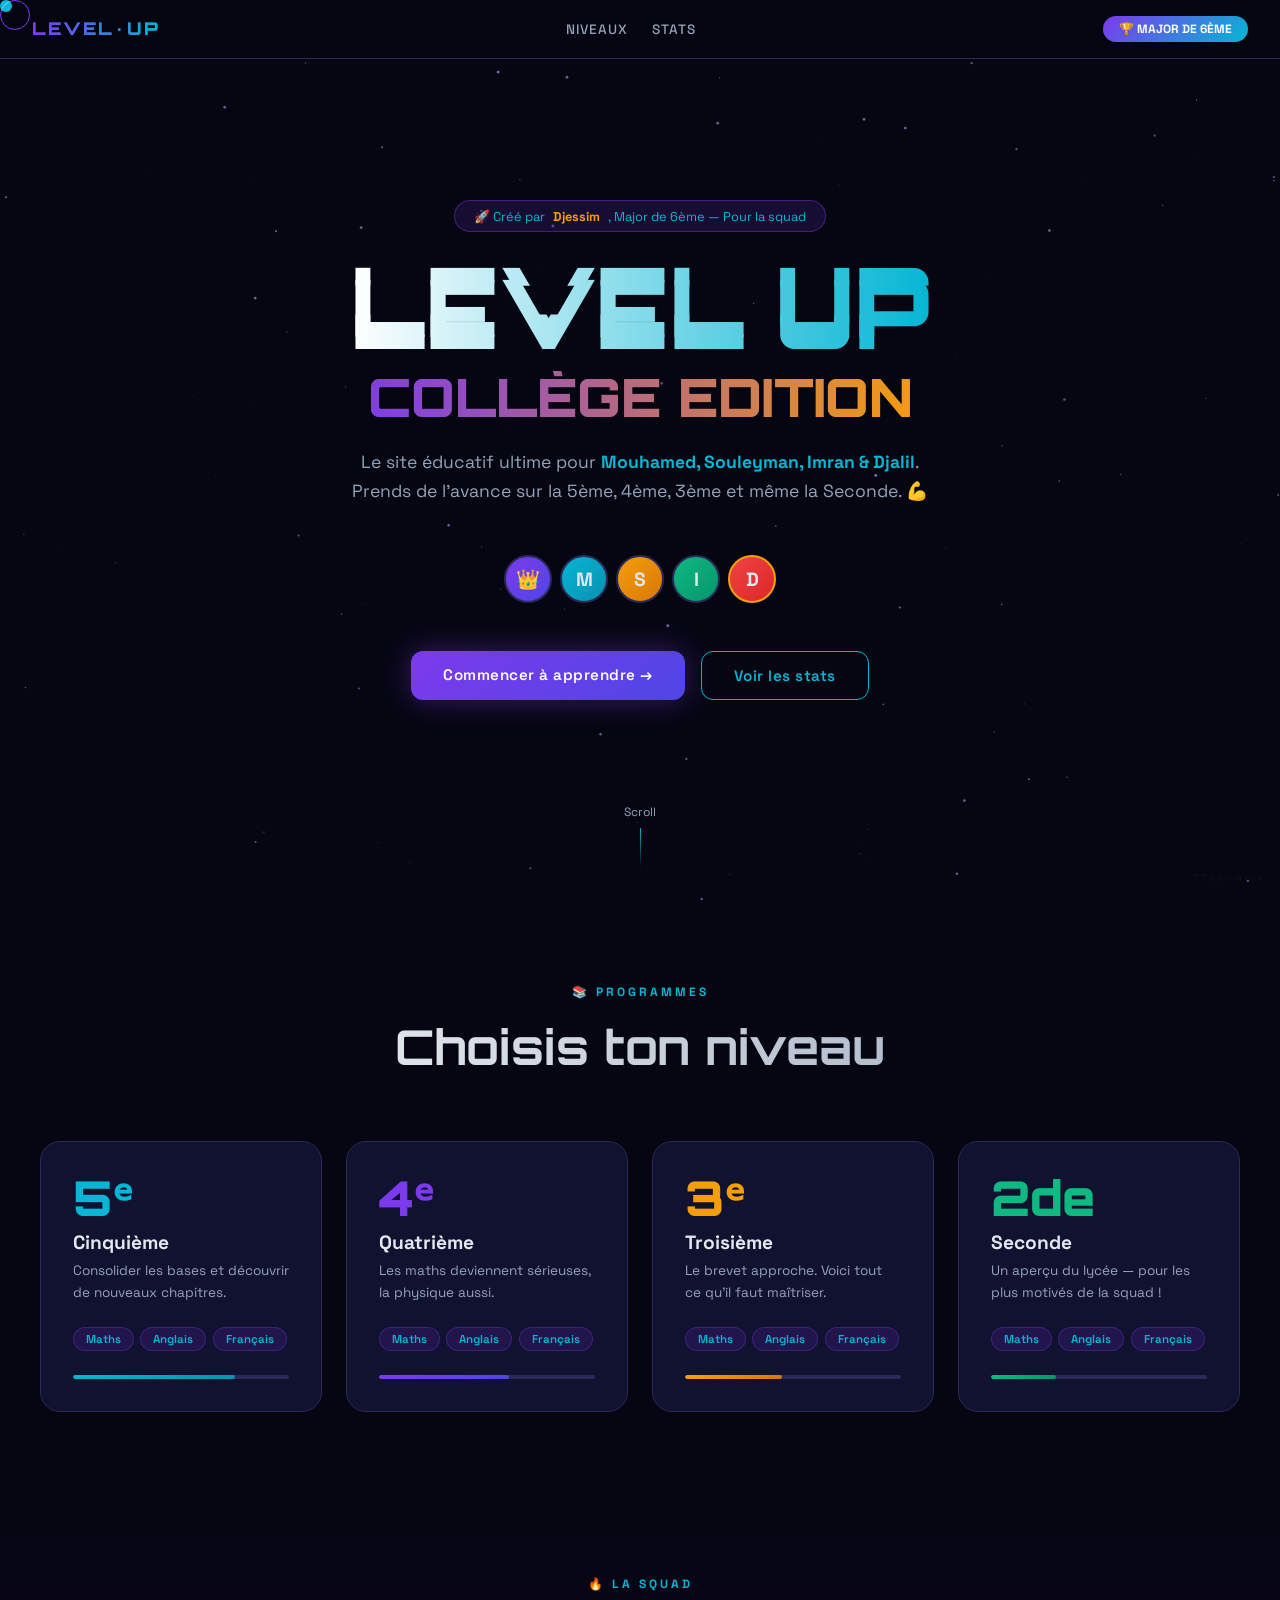
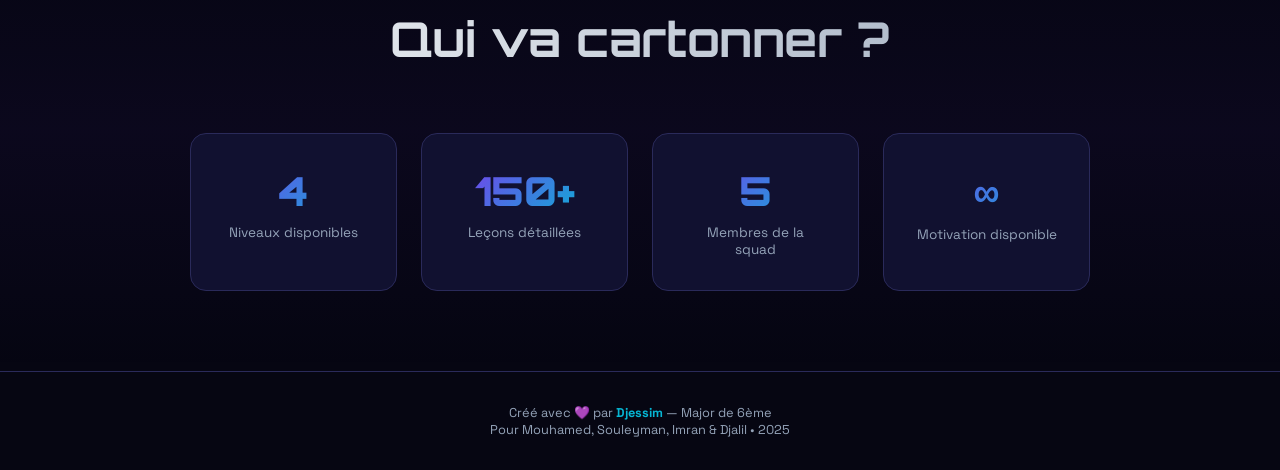
==== commit ed73f955: "feat: vraies leçons Maths/Anglais/Français + quiz 5q + flashcards par niveau" ====
--- a/index.html
+++ b/index.html
@@ -301,7 +301,7 @@
       background: rgba(6,182,212,0.08); border: 1px solid rgba(6,182,212,0.3);
       border-radius: 12px; padding: 1.2rem 1.5rem; margin: 1rem 0;
       font-family: 'Courier New', monospace; font-size: 1rem;
-      color: var(--accent2); text-align: center;
+      color: var(--accent2); text-align: center; white-space: pre-line;
     }
     .example-box {
       background: rgba(245,158,11,0.08); border: 1px solid rgba(245,158,11,0.3);
@@ -451,6 +451,20 @@
       94% { transform: translate(-2px, -1px); opacity: 0.8; }
       95% { transform: none; opacity: 0.8; }
     }
+
+    /* ── FLASHCARDS ── */
+    .game-section { margin-top: 2rem; padding-top: 2rem; border-top: 1px solid var(--border); }
+    .game-section > h3 { font-family: 'Orbitron', monospace; font-size: 1rem; color: #10b981; margin-bottom: 1.5rem; }
+    .flashcard { width: 100%; max-width: 500px; height: 160px; margin: 0 auto 1rem; perspective: 1000px; cursor: pointer; }
+    .fc-inner { width: 100%; height: 100%; position: relative; transform-style: preserve-3d; transition: transform 0.5s; }
+    .flashcard.flipped .fc-inner { transform: rotateY(180deg); }
+    .fc-front, .fc-back { position: absolute; inset: 0; backface-visibility: hidden; border-radius: 16px; display: flex; align-items: center; justify-content: center; padding: 1.5rem; text-align: center; font-size: 1rem; font-weight: 600; }
+    .fc-front { background: linear-gradient(135deg, var(--card), #1a0a2e); border: 2px solid var(--accent); color: var(--text); }
+    .fc-back { background: linear-gradient(135deg, #0a2e1a, var(--card)); border: 2px solid #10b981; color: #10b981; transform: rotateY(180deg); }
+    .fc-controls { display: flex; align-items: center; justify-content: center; gap: 1rem; margin-top: 0.5rem; }
+    .fc-controls button { background: var(--card); border: 1px solid var(--border); color: var(--text); padding: 0.4rem 1rem; border-radius: 8px; cursor: pointer; font-family: inherit; transition: all 0.2s; }
+    .fc-controls button:hover { border-color: var(--accent2); color: var(--accent2); }
+    .fc-counter { color: var(--muted); font-size: 0.85rem; }
   </style>
 </head>
 <body>
@@ -503,8 +517,8 @@
       <div class="level-name">Cinquième</div>
       <div class="level-desc">Consolider les bases et découvrir de nouveaux chapitres.</div>
       <div class="level-subjects">
-        <span class="subject-pill">Maths</span><span class="subject-pill">Français</span>
-        <span class="subject-pill">SVT</span><span class="subject-pill">Histoire</span><span class="subject-pill">Physique</span>
+        <span class="subject-pill">Maths</span><span class="subject-pill">Anglais</span>
+        <span class="subject-pill">Français</span>
       </div>
       <div class="level-progress"><div class="level-progress-bar" style="width:0%;background:linear-gradient(90deg,#06b6d4,#0891b2)"></div></div>
     </div>
@@ -513,8 +527,8 @@
       <div class="level-name">Quatrième</div>
       <div class="level-desc">Les maths deviennent sérieuses, la physique aussi.</div>
       <div class="level-subjects">
-        <span class="subject-pill">Algèbre</span><span class="subject-pill">Géométrie</span>
-        <span class="subject-pill">Chimie</span><span class="subject-pill">Géographie</span><span class="subject-pill">Anglais</span>
+        <span class="subject-pill">Maths</span><span class="subject-pill">Anglais</span>
+        <span class="subject-pill">Français</span>
       </div>
       <div class="level-progress"><div class="level-progress-bar" style="width:0%;background:linear-gradient(90deg,#7c3aed,#4f46e5)"></div></div>
     </div>
@@ -523,8 +537,8 @@
       <div class="level-name">Troisième</div>
       <div class="level-desc">Le brevet approche. Voici tout ce qu'il faut maîtriser.</div>
       <div class="level-subjects">
-        <span class="subject-pill">Brevet</span><span class="subject-pill">Fonctions</span>
-        <span class="subject-pill">Théorème</span><span class="subject-pill">Atome</span><span class="subject-pill">WW2</span>
+        <span class="subject-pill">Maths</span><span class="subject-pill">Anglais</span>
+        <span class="subject-pill">Français</span>
       </div>
       <div class="level-progress"><div class="level-progress-bar" style="width:0%;background:linear-gradient(90deg,#f59e0b,#d97706)"></div></div>
     </div>
@@ -533,8 +547,8 @@
       <div class="level-name">Seconde</div>
       <div class="level-desc">Un aperçu du lycée — pour les plus motivés de la squad !</div>
       <div class="level-subjects">
-        <span class="subject-pill">Fonctions</span><span class="subject-pill">Vecteurs</span>
-        <span class="subject-pill">SNT</span><span class="subject-pill">SES</span>
+        <span class="subject-pill">Maths</span><span class="subject-pill">Anglais</span>
+        <span class="subject-pill">Français</span>
       </div>
       <div class="level-progress"><div class="level-progress-bar" style="width:0%;background:linear-gradient(90deg,#10b981,#059669)"></div></div>
     </div>
@@ -556,7 +570,7 @@
   </div>
   <div class="stats-grid">
     <div class="stat-card"><div class="stat-num">4</div><div class="stat-label">Niveaux disponibles</div></div>
-    <div class="stat-card"><div class="stat-num">20+</div><div class="stat-label">Leçons détaillées</div></div>
+    <div class="stat-card"><div class="stat-num">150+</div><div class="stat-label">Leçons détaillées</div></div>
     <div class="stat-card"><div class="stat-num">5</div><div class="stat-label">Membres de la squad</div></div>
     <div class="stat-card"><div class="stat-num">∞</div><div class="stat-label">Motivation disponible</div></div>
   </div>
@@ -630,80 +644,292 @@
 
 const lessons = {
   '5eme': { title: '5ᵉ — Cinquième', subjects: {
-    'Maths': { title: 'Mathématiques — 5ème', intro: 'En 5ème, tu vas travailler sur les fractions, les relatifs, et commencer la géométrie.', blocks: [
-      { h: 'Les nombres relatifs', p: 'Un nombre relatif est un nombre avec un signe + ou −. Sur une droite graduée, les positifs sont à droite de 0 et les négatifs à gauche.', formula: '(-3) + (+5) = +2   |   (-4) × (-2) = +8', example: { title: 'Exemple concret', text: 'La température est de −5°C. Elle monte de 8°C. Nouvelle temp : −5 + 8 = 3°C ✓' }, tip: '💡 Astuce Djessim : Deux signes pareils → positif. Deux signes différents → négatif !' },
-      { h: 'Les fractions', p: 'Additionner des fractions : même dénominateur d\'abord. Multiplier : numérateur × numérateur, dénominateur × dénominateur.', formula: '3/4 + 1/4 = 4/4 = 1   |   2/3 × 3/5 = 6/15 = 2/5', example: { title: 'Exercice', text: 'Calcule 1/2 + 3/4 → 2/4 + 3/4 = 5/4 = 1,25' }, tip: '💡 Pour comparer des fractions, réduis-les au même dénominateur !' },
-      { h: 'Proportionnalité', p: 'Un tableau est proportionnel si le rapport entre les lignes est toujours le même. Base des pourcentages et des échelles.', formula: 'si a/b = c/d alors a×d = b×c (règle de 3)', tip: '💡 En 5ème, la règle de 3 est ta meilleure amie pour les problèmes du quotidien !' }
-    ], quiz: [{ q: 'Combien fait (−3) + (−5) ?', opts: ['-8','+8','-2','+2'], correct: 0 }, { q: 'Que vaut 2/3 × 3/4 ?', opts: ['6/7','1/2','5/12','6/12'], correct: 1 }] },
-    'Français': { title: 'Français — 5ème', intro: 'Grammaire, conjugaison, figures de style... Le français en 5ème exige de la rigueur.', blocks: [
-      { h: 'Les temps du passé', p: 'L\'imparfait décrit une action qui dure dans le passé. Le passé simple décrit une action courte et terminée.', formula: 'IMPARFAIT : je marchais / PASSÉ SIMPLE : je marchai', example: { title: 'Distinction clé', text: 'Il lisait (imparfait = habitude) VS Il lut (passé simple = action précise)' }, tip: '💡 Dans un récit, imparfait = décor, passé simple = action. C\'est la règle !' },
-      { h: 'Figures de style', p: 'La comparaison utilise "comme", "tel". La métaphore compare sans outil. La personnification donne des qualités humaines à un objet.', example: { title: 'Exemples', text: '"Il est courageux comme un lion" = comparaison. "C\'est un lion" = métaphore.' }, tip: '💡 Apprends 5 figures : comparaison, métaphore, personnification, hyperbole, antithèse.' }
-    ], quiz: [{ q: '"Il courait comme le vent" — c\'est quelle figure ?', opts: ['Métaphore','Comparaison','Hyperbole','Personnification'], correct: 1 }] },
-    'SVT': { title: 'SVT — 5ème', intro: 'La nutrition, la digestion, la reproduction des plantes — voici les thèmes clés.', blocks: [
-      { h: 'La digestion', p: 'La digestion transforme les aliments en nutriments absorbables. Elle commence dans la bouche et se termine dans l\'intestin grêle.', formula: 'Bouche → Œsophage → Estomac → Intestin grêle → Côlon', example: { title: 'À savoir', text: 'L\'estomac produit des sucs gastriques pour dégrader les protéines. Durée totale : ~20h.' }, tip: '💡 Visualise le chemin des aliments de la bouche jusqu\'à la sortie !' }
-    ], quiz: [{ q: 'Où commence la digestion ?', opts: ['Estomac','Intestin','Bouche','Œsophage'], correct: 2 }] },
-    'Histoire': { title: 'Histoire — 5ème', intro: 'Le Moyen-Âge, les empires, les grandes découvertes.', blocks: [
-      { h: 'Le Moyen-Âge', p: 'Le Moyen-Âge va de 476 (chute de Rome) à 1492 (découverte de l\'Amérique). Période féodale, croisades et cathédrales.', formula: '476 → 1492 : environ 1000 ans', tip: '💡 Repère : 1492 = Colomb découvre l\'Amérique = fin du Moyen-Âge !' }
-    ], quiz: [{ q: 'En quelle année s\'achève le Moyen-Âge ?', opts: ['1492','1789','476','1066'], correct: 0 }] },
-    'Physique': { title: 'Physique-Chimie — 5ème', intro: 'La lumière, les états de la matière, les mélanges.', blocks: [
-      { h: 'La lumière', p: 'La lumière se propage en ligne droite. Elle peut être réfléchie (miroir) ou réfractée (eau). Vitesse : 300 000 km/s.', formula: 'c = 3 × 10⁸ m/s', tip: '💡 L\'ombre existe car la lumière voyage en ligne droite — si quelque chose bloque, ça crée une ombre !' }
-    ], quiz: [{ q: 'La vitesse de la lumière est environ...', opts: ['300 km/s','3000 km/s','300 000 km/s','3 000 000 km/s'], correct: 2 }] }
+    'Maths': { title: 'Mathématiques 5ème', intro: 'Nombres relatifs, fractions, proportionnalité, géométrie — les piliers de la 5ème.',
+      blocks: [
+        { h: 'Les nombres relatifs', p: 'Un nombre relatif possède un signe + ou −. Sur une droite graduée, les positifs sont à droite, les négatifs à gauche de zéro.', formula: '(−3) + (+5) = +2  |  (−4) × (−2) = +8  |  (−6) ÷ (+2) = −3', example: { title: 'Température', text: 'Il fait −5°C, la temp monte de 8°C → −5 + 8 = 3°C ✓' }, tip: '💡 Astuce Djessim : Deux signes identiques → + | Deux signes différents → −' },
+        { h: 'Addition et soustraction de relatifs', p: 'Soustraire un nombre = ajouter son opposé. L\'opposé de a est −a.', formula: '5 − (−3) = 5 + 3 = 8  |  −4 − (+2) = −4 − 2 = −6', tip: '💡 Réécris toujours la soustraction en addition avant de calculer !' },
+        { h: 'Les fractions — addition', p: 'Pour additionner deux fractions : trouver le dénominateur commun, puis additionner les numérateurs.', formula: '1/2 + 1/3 = 3/6 + 2/6 = 5/6', example: { title: 'Méthode', text: 'PPCM(2,3)=6 → 1/2=3/6, 1/3=2/6 → 3/6+2/6=5/6' }, tip: '💡 Cherche toujours le plus petit commun multiple (PPCM) des dénominateurs !' },
+        { h: 'Les fractions — multiplication et division', p: 'Multiplier : num×num / dénom×dénom. Diviser : multiplier par l\'inverse.', formula: '2/3 × 3/4 = 6/12 = 1/2  |  2/3 ÷ 4/5 = 2/3 × 5/4 = 10/12 = 5/6', tip: '💡 Division de fractions = KFC : Keep (garde), Flip (retourne), Change (× au lieu de ÷)' },
+        { h: 'Proportionnalité et règle de trois', p: 'Un tableau est proportionnel si le rapport entre les valeurs est constant. La règle de trois permet de trouver une valeur manquante.', formula: 'Si 3 stylos coûtent 4,50€ → 1 stylo = 1,50€ → 5 stylos = 7,50€', example: { title: 'Échelle de carte', text: 'Échelle 1/50000 : 2cm sur la carte = 2 × 50000 = 100000cm = 1km réel' }, tip: '💡 La règle de trois fonctionne partout : recettes, vitesse, pourcentages !' },
+        { h: 'Géométrie : triangles et angles', p: 'Somme des angles d\'un triangle = 180°. Triangle isocèle : 2 côtés égaux, 2 angles égaux. Triangle équilatéral : 3 côtés égaux, 3 angles de 60°.', formula: 'A + B + C = 180°  →  si A=90°, B=50° alors C=40°', tip: '💡 Pour trouver un angle manquant : 180° − (somme des autres angles) !' }
+      ],
+      quiz: [
+        { q: '(−5) + (−3) = ?', opts: ['−8', '+8', '−2', '+2'], correct: 0 },
+        { q: '(−4) × (−3) = ?', opts: ['−12', '+12', '+7', '−7'], correct: 1 },
+        { q: '1/2 + 1/4 = ?', opts: ['2/6', '1/3', '3/4', '2/4'], correct: 2 },
+        { q: '2/3 × 3/2 = ?', opts: ['5/6', '1', '4/6', '6/9'], correct: 1 },
+        { q: 'Un triangle a des angles de 90° et 40°. Le 3ème angle = ?', opts: ['60°', '40°', '50°', '70°'], correct: 2 }
+      ],
+      game: [
+        { front: '(−3) + (−7) = ?', back: '−10' },
+        { front: '(−2) × (+5) = ?', back: '−10' },
+        { front: '3/4 + 1/4 = ?', back: '1 (ou 4/4)' },
+        { front: 'Règle des signes : − × − = ?', back: '+' },
+        { front: 'Somme des angles d\'un triangle = ?', back: '180°' }
+      ]
+    },
+    'Anglais': { title: 'Anglais 5ème', intro: 'Present simple, present continuous, past simple — les temps fondamentaux.',
+      blocks: [
+        { h: 'Present Simple', p: 'Utilisé pour les habitudes, vérités générales. Forme : sujet + verbe (+ s à la 3ème personne singulière).', formula: 'I play / She plays / They play\nNégatif : I do not (don\'t) play / She does not (doesn\'t) play', example: { title: 'Exemples', text: '"The sun rises in the east." (vérité) — "She drinks coffee every morning." (habitude)' }, tip: '💡 Astuce : He/She/It → ajoute un S ! "He run" = FAUX → "He runs" ✓' },
+        { h: 'Present Continuous', p: 'Utilisé pour une action en cours maintenant. Forme : sujet + am/is/are + verbe-ING.', formula: 'I am playing / She is playing / They are playing', example: { title: 'Signal words', text: '"now, at the moment, look!, listen!" → Present Continuous\n"I am studying right now."' }, tip: '💡 -ING : double la consonne finale si la voyelle est courte : run→running, swim→swimming' },
+        { h: 'Past Simple', p: 'Action terminée dans le passé à un moment précis. Verbes réguliers : +ED. Verbes irréguliers : à apprendre par cœur.', formula: 'walked, talked, played (réguliers)\nwent, said, saw, had, was/were (irréguliers)', example: { title: 'Distinction', text: '"Yesterday, I went to school." ✓ — "Last week, she played football." ✓' }, tip: '💡 Liste des irréguliers : go→went, have→had, see→saw, do→did, say→said !' },
+        { h: 'Les questions en anglais', p: 'Questions fermées (yes/no) : Do/Does/Did + sujet + verbe. Questions ouvertes (WH-) : mot interrogatif + do/does/did + sujet + verbe.', formula: 'Do you like pizza? / Does she swim?\nWhere do you live? / What did he say?', tip: '💡 Au présent → Do/Does. Au passé → Did. Et on remet le verbe à la base !' },
+        { h: 'Le vocabulaire des émotions et sentiments', p: 'Vocabulaire essentiel pour décrire ses émotions en anglais.', formula: 'happy, sad, angry, scared, surprised, bored, excited, tired, proud, confused', example: { title: 'Phrases utiles', text: '"I feel excited about the trip." / "She looks sad today." / "They are angry."' }, tip: '💡 "Feel" ou "look" + adjectif = décrire un état. Ne dis pas "I am feel" !' }
+      ],
+      quiz: [
+        { q: '"She ___ to school every day." (aller)', opts: ['go', 'goes', 'is going', 'went'], correct: 1 },
+        { q: 'Quelle phrase est au Present Continuous ?', opts: ['She plays piano.', 'She played piano.', 'She is playing piano.', 'She will play piano.'], correct: 2 },
+        { q: 'Past simple de "go" ?', opts: ['goed', 'gone', 'goes', 'went'], correct: 3 },
+        { q: '"___ you speak English?" (question)', opts: ['Are', 'Does', 'Do', 'Did'], correct: 2 },
+        { q: '"run" au present continuous ?', opts: ['runing', 'running', 'runs', 'ran'], correct: 1 }
+      ],
+      game: [
+        { front: 'go → past simple ?', back: 'went' },
+        { front: 'have → past simple ?', back: 'had' },
+        { front: 'see → past simple ?', back: 'saw' },
+        { front: 'I am + verbe-ING = quel temps ?', back: 'Present Continuous' },
+        { front: 'Signal words du Past Simple ?', back: 'yesterday, last week, ago, in 2020...' }
+      ]
+    },
+    'Français': { title: 'Français 5ème', intro: 'Conjugaison, grammaire, figures de style et lecture — les bases du collège.',
+      blocks: [
+        { h: 'L\'imparfait et le passé simple', p: 'Dans un récit au passé : l\'imparfait décrit le décor/les habitudes, le passé simple décrit les actions ponctuelles.', formula: 'IMPARFAIT : je marchais, il courait, nous chantions\nPASSÉ SIMPLE : je marchai, il courut, nous chantâmes', example: { title: 'Exemple de récit', text: '"Le soleil brillait (imparfait = décor) quand soudain il aperçut (passé simple = action) un loup."' }, tip: '💡 Astuce Djessim : Imparfait = décor/photo. Passé simple = action/film. Les deux travaillent ensemble !' },
+        { h: 'Les figures de style essentielles', p: 'Les figures de style embellissent le texte. À l\'écrit comme à l\'oral, elles sont incontournables.', formula: 'Comparaison : "Il est fort COMME un lion"\nMétaphore : "C\'est un lion"\nPersonnification : "Le vent pleurait"\nHyperbole : "Je suis mort de fatigue"', tip: '💡 La différence comparaison/métaphore : la comparaison dit "comme", la métaphore dit "c\'est" !' },
+        { h: 'Grammaire : les compléments', p: 'COD (Complément d\'Objet Direct) : répond à "qui?" ou "quoi?" après le verbe sans préposition. COI : répond à "à qui?" ou "de quoi?" avec une préposition.', formula: 'Il mange UNE POMME (COD → mange quoi?)\nElle parle À SA MÈRE (COI → parle à qui?)', tip: '💡 Remplace par "le/la/les" → COD. Remplace par "lui/leur" → COI !' },
+        { h: 'Les expansions du nom', p: 'Pour enrichir un nom, on peut ajouter : adjectif qualificatif, complément du nom (de + nom), proposition subordonnée relative (qui/que/dont).', formula: 'un livre ROUGE (adj)\nun livre DE MATHS (CDN)\nun livre QUE J\'AIME (PSR)', tip: '💡 "Dont" = de qui / de quoi. "Le livre dont je parle" = le livre de quoi je parle.' },
+        { h: 'La lecture et l\'analyse d\'un texte', p: 'Pour analyser un texte : identifier le type (narratif, descriptif, argumentatif), le registre (comique, tragique, lyrique), et les procédés stylistiques.', formula: 'Texte narratif = raconte / Descriptif = décrit / Argumentatif = convainc', tip: '💡 En contrôle : cite toujours des mots du texte entre guillemets pour justifier tes réponses !' }
+      ],
+      quiz: [
+        { q: '"Le soleil brillait" → quel temps ?', opts: ['Passé simple', 'Imparfait', 'Présent', 'Futur'], correct: 1 },
+        { q: '"Il est rapide comme l\'éclair" = ?', opts: ['Métaphore', 'Hyperbole', 'Comparaison', 'Personnification'], correct: 2 },
+        { q: 'COD répond à quelle question ?', opts: ['À qui ?', 'Comment ?', 'Quoi ? / Qui ?', 'Pourquoi ?'], correct: 2 },
+        { q: '"Le livre QUE je lis" → "que" est...', opts: ['Pronom personnel', 'Pronom relatif', 'Conjonction', 'Adjectif'], correct: 1 },
+        { q: 'Passé simple de "chanter" (il) ?', opts: ['chantait', 'chanta', 'chantera', 'a chanté'], correct: 1 }
+      ],
+      game: [
+        { front: 'Comparaison vs Métaphore : différence ?', back: 'Comparaison = avec "comme". Métaphore = sans outil de comparaison.' },
+        { front: 'Imparfait de "être" (nous) ?', back: 'nous étions' },
+        { front: 'COD = répond à ?', back: 'Qui ? ou Quoi ? (sans préposition)' },
+        { front: 'Personnification = ?', back: 'Donner des caractéristiques humaines à un objet/animal/idée' },
+        { front: 'Passé simple de "faire" (il) ?', back: 'il fit' }
+      ]
+    }
   }},
   '4eme': { title: '4ᵉ — Quatrième', subjects: {
-    'Algèbre': { title: 'Mathématiques — Algèbre 4ème', intro: 'En 4ème, les équations et la factorisation arrivent. C\'est là que ça devient fun !', blocks: [
-      { h: 'Développement et factorisation', p: 'Développer = enlever les parenthèses. Factoriser = remettre des parenthèses. Ces deux opérations sont inverses.', formula: 'a(b+c) = ab + ac   |   (a+b)(a-b) = a² - b²', example: { title: 'Identités remarquables', text: '(a+b)² = a² + 2ab + b²\n(a−b)² = a² − 2ab + b²\n(a+b)(a−b) = a² − b²' }, tip: '💡 Les 3 identités remarquables = à mémoriser par cœur. Elles reviennent jusqu\'au bac !' },
-      { h: 'Équations du 1er degré', p: 'Résoudre une équation = trouver la valeur de x. On isole x en faisant les mêmes opérations des deux côtés.', formula: '3x + 7 = 16 → 3x = 9 → x = 3', tip: '💡 Vérifie toujours ta réponse en remplaçant x dans l\'équation de départ !' },
-      { h: 'Puissances', p: 'a^n = a × a × ... × a (n fois). Puissances négatives : a^(-n) = 1/a^n. La puissance 0 vaut toujours 1.', formula: 'a^m × a^n = a^(m+n)   |   (a^m)^n = a^(m×n)', tip: '💡 10^3 = 1000, 10^6 = 1 million. Pratique pour la notation scientifique !' }
-    ], quiz: [{ q: 'Développe (x + 3)² =', opts: ['x² + 9','x² + 3x + 9','x² + 6x + 9','x² + 6x + 3'], correct: 2 }, { q: 'Résous 2x - 4 = 10 → x =', opts: ['3','7','5','6'], correct: 1 }] },
-    'Géométrie': { title: 'Mathématiques — Géométrie 4ème', intro: 'Pythagore et Thalès : les deux grands théorèmes de 4ème !', blocks: [
-      { h: 'Théorème de Pythagore', p: 'Dans un triangle rectangle, le carré de l\'hypoténuse = somme des carrés des deux autres côtés.', formula: 'a² + b² = c²   (c = hypoténuse)', example: { title: 'Exemple', text: 'a=3, b=4 → c = √(9+16) = √25 = 5 ✓ (triangle 3-4-5 classique)' }, tip: '💡 Le triangle 3-4-5 et 5-12-13 tombent souvent en contrôle !' },
-      { h: 'Théorème de Thalès', p: 'Si deux droites parallèles coupent deux droites sécantes, les rapports des longueurs sont égaux.', formula: 'MA/MB = MC/MD = AC/BD', tip: '💡 Thalès = proportionnalité dans les triangles. Cherche toujours des droites parallèles !' }
-    ], quiz: [{ q: 'Dans un triangle rect., a=6 et b=8. c =', opts: ['10','12','14','√48'], correct: 0 }] },
-    'Chimie': { title: 'Physique-Chimie — 4ème', intro: 'Les atomes, les molécules, et les réactions chimiques.', blocks: [
-      { h: 'Atomes et molécules', p: 'Un atome est la plus petite partie d\'un élément. Une molécule = ensemble d\'atomes liés. H₂O = 2H + 1O.', formula: 'H₂O : eau   |   CO₂ : dioxyde de carbone   |   O₂ : oxygène', tip: '💡 L\'indice en bas = nombre d\'atomes. H₂ = 2 atomes d\'hydrogène.' }
-    ], quiz: [{ q: 'H₂O contient combien d\'atomes d\'hydrogène ?', opts: ['1','2','3','0'], correct: 1 }] },
-    'Géographie': { title: 'Géographie — 4ème', intro: 'La mondialisation, les inégalités dans le monde.', blocks: [
-      { h: 'La mondialisation', p: 'La mondialisation = l\'intensification des échanges mondiaux : économiques, culturels, humains.', formula: 'Nord riche ↔ échanges ↔ Sud en développement', tip: '💡 Cite Nike (produit en Asie, vendu en Europe) ou Netflix (USA → monde entier).' }
-    ], quiz: [{ q: 'La mondialisation désigne...', opts: ['La politique mondiale','L\'intensification des échanges mondiaux','La géographie physique','Les migrations'], correct: 1 }] },
-    'Anglais': { title: 'Anglais — 4ème', intro: 'Grammaire anglaise essentielle pour briller en 4ème.', blocks: [
-      { h: 'Present Perfect vs Prétérit', p: 'Le Prétérit décrit une action passée à un moment précis. Le Present Perfect décrit une action passée avec un résultat visible maintenant.', formula: 'I went to Paris last year. (Prétérit)\nI have been to Paris. (Present Perfect)', tip: '💡 Date précise (yesterday, last week) → Prétérit. Sinon → Present Perfect.' }
-    ], quiz: [{ q: '"I ___ already seen this film." — le bon mot ?', opts: ['have','had','has','am'], correct: 0 }] }
+    'Maths': { title: 'Mathématiques 4ème', intro: 'Identités remarquables, équations, Pythagore, Thalès — le coeur des maths au collège.',
+      blocks: [
+        { h: 'Développement et factorisation', p: 'Développer = enlever les parenthèses en distribuant. Factoriser = mettre en facteur commun. Ces opérations sont inverses.', formula: 'a(b+c) = ab + ac\n(a+b)(c+d) = ac + ad + bc + bd', example: { title: 'Exemple', text: '3(2x+5) = 6x+15 | (x+2)(x+3) = x²+5x+6' }, tip: '💡 Astuce Djessim : Développer = ouvrir. Factoriser = fermer. On fait l\'une ou l\'autre selon ce que la question demande !' },
+        { h: 'Les 3 identités remarquables', p: 'Trois formules à mémoriser absolument — elles reviennent jusqu\'au bac !', formula: '(a+b)² = a² + 2ab + b²\n(a−b)² = a² − 2ab + b²\n(a+b)(a−b) = a² − b²', example: { title: 'Application', text: '(x+3)² = x²+6x+9 | (2x−1)² = 4x²−4x+1 | (x+5)(x−5) = x²−25' }, tip: '💡 La 3ème identité (a+b)(a−b) = a²−b² est la plus utile pour simplifier. Repère-la vite !' },
+        { h: 'Équations du 1er degré', p: 'Résoudre une équation = trouver x. Règle : ce qu\'on fait d\'un côté, on le fait de l\'autre. On isole x.', formula: '3x + 7 = 16\n3x = 16 − 7 = 9\nx = 9/3 = 3', example: { title: 'Vérification', text: 'Remplace x=3 : 3×3+7 = 9+7 = 16 ✓' }, tip: '💡 Toujours vérifier en remplaçant x dans l\'équation de départ !' },
+        { h: 'Théorème de Pythagore', p: 'Dans un triangle rectangle, le carré de l\'hypoténuse = somme des carrés des deux autres côtés. L\'hypoténuse est le côté en face de l\'angle droit.', formula: 'a² + b² = c²  (c = hypoténuse)', example: { title: 'Triangle 3-4-5', text: '3²+4²=9+16=25=5² ✓ — Le triangle 3-4-5 est rectangle !' }, tip: '💡 Les triplets pythagoriciens classiques : 3-4-5, 5-12-13, 8-15-17. Apprends-les !' },
+        { h: 'Théorème de Thalès', p: 'Si deux droites sont coupées par des parallèles, les rapports des longueurs sont égaux.', formula: 'MA/MB = MC/MD = AC/BD', example: { title: 'Application', text: 'Si MA=4, MB=6, MC=3 → MD = MC×MB/MA = 3×6/4 = 4,5' }, tip: '💡 Thalès = cherche toujours des droites parallèles dans la figure. Sans parallèles, pas de Thalès !' },
+        { h: 'Puissances et notation scientifique', p: 'a^n = a multiplié n fois. Règles : a^m × a^n = a^(m+n), (a^m)^n = a^(mn), a^0 = 1, a^(−n) = 1/a^n.', formula: '10³ = 1000 | 10⁶ = 1 000 000\n3,2 × 10⁴ = 32 000 (notation scientifique)', tip: '💡 Notation scientifique = a × 10^n avec 1 ≤ a < 10. Utile en sciences pour les très grands/petits nombres !' }
+      ],
+      quiz: [
+        { q: 'Développe (x+3)²', opts: ['x²+9', 'x²+3x+9', 'x²+6x+9', 'x²+6x+3'], correct: 2 },
+        { q: '(a+b)(a−b) = ?', opts: ['a²+b²', 'a²−2ab+b²', 'a²−b²', '2a²'], correct: 2 },
+        { q: 'Résous 2x − 4 = 10 → x = ?', opts: ['3', '7', '5', '6'], correct: 1 },
+        { q: 'Triangle rect. a=6, b=8, hypoténuse = ?', opts: ['12', '10', '14', '√48'], correct: 1 },
+        { q: '3² × 3³ = ?', opts: ['9⁵', '3⁵', '3⁶', '9³'], correct: 1 }
+      ],
+      game: [
+        { front: '(a+b)² = ?', back: 'a² + 2ab + b²' },
+        { front: '(a−b)² = ?', back: 'a² − 2ab + b²' },
+        { front: '(a+b)(a−b) = ?', back: 'a² − b²' },
+        { front: 'Pythagore : a²+b²=c² → c s\'appelle ?', back: 'L\'hypoténuse (côté face à l\'angle droit)' },
+        { front: 'a^m × a^n = ?', back: 'a^(m+n)' }
+      ]
+    },
+    'Anglais': { title: 'Anglais 4ème', intro: 'Present Perfect, conditionnel, modaux — passe au niveau supérieur !',
+      blocks: [
+        { h: 'Present Perfect', p: 'Action passée dont le résultat est visible maintenant, ou expérience de vie. Forme : have/has + participe passé.', formula: 'I have finished my homework. (c\'est fini maintenant)\nShe has visited Paris. (expérience)', example: { title: 'Comparaison Past Simple vs Present Perfect', text: '"I saw this film yesterday." (Past Simple, date précise)\n"I have seen this film." (Present Perfect, expérience, pas de date)' }, tip: '💡 Avec "yesterday, last week, in 2020" → Past Simple. Avec "already, never, ever, just" → Present Perfect !' },
+        { h: 'Le conditionnel (would)', p: 'Pour les situations imaginaires ou hypothétiques. Forme : sujet + would + verbe base.', formula: 'If I had money, I would buy a laptop.\n(si j\'avais de l\'argent, j\'achèterais un ordinateur)', example: { title: 'Phrases types', text: '"I would like a coffee." (poli)\n"She would travel if she could." (hypothèse)' }, tip: '💡 "Would" = conditionnel. Plus poli que "want". "I would like" > "I want" dans une conversation !' },
+        { h: 'Les modaux (can, must, should, may)', p: 'Les modaux expriment la capacité, l\'obligation, le conseil, la possibilité. Toujours suivis de la base verbale.', formula: 'CAN = capacité : "I can swim."\nMUST = obligation : "You must study."\nSHOULD = conseil : "You should sleep."\nMAY = possibilité : "It may rain."', tip: '💡 Après un modal, JAMAIS de "to" ni de "s" : "She can swim" ✓ / "She cans swims" ✗' },
+        { h: 'La voix passive', p: 'La voix passive met l\'objet en avant. Forme : be + participe passé. Le sujet actif devient "by + agent".', formula: 'Actif : "The cat eats the fish."\nPassif : "The fish is eaten by the cat."', tip: '💡 Repère : si tu peux ajouter "by someone" → c\'est probablement une passive !' },
+        { h: 'Vocabulaire : la technologie et les médias', p: 'Vocabulaire clé pour parler du numérique en anglais.', formula: 'smartphone, laptop, app, social media, to browse, to upload, to download, to stream, password, Wi-Fi', example: { title: 'Phrases utiles', text: '"I uploaded a photo." / "She downloaded the app." / "They are streaming a series."' }, tip: '💡 Ces mots viennent souvent en exam car ils sont dans la vie réelle. Faciles à mémoriser !' }
+      ],
+      quiz: [
+        { q: '"I ___ already seen this movie." → bon mot ?', opts: ['have', 'has', 'had', 'did'], correct: 0 },
+        { q: 'Quand utilise-t-on le Past Simple plutôt que le Present Perfect ?', opts: ['Avec "never"', 'Avec "just"', 'Avec "yesterday"', 'Avec "already"'], correct: 2 },
+        { q: '"If I had time, I ___ help you."', opts: ['will', 'would', 'can', 'should'], correct: 1 },
+        { q: 'Après un modal, le verbe est...', opts: ['à l\'infinitif avec to', 'à la base verbale', 'au participe passé', 'en -ING'], correct: 1 },
+        { q: '"The book ___ written by Molière." → bon verbe ?', opts: ['is', 'was', 'were', 'has'], correct: 1 }
+      ],
+      game: [
+        { front: 'Signal words du Present Perfect ?', back: 'already, never, ever, just, yet, since, for' },
+        { front: 'Conditionnel = ?', back: 'would + base verbale' },
+        { front: 'CAN exprime... ?', back: 'La capacité / la possibilité' },
+        { front: 'Voix passive = ?', back: 'be + participe passé' },
+        { front: '"to download" = ?', back: 'télécharger' }
+      ]
+    },
+    'Français': { title: 'Français 4ème', intro: 'Subjonctif, argumentation, textes du Moyen-Âge — le programme de 4ème.',
+      blocks: [
+        { h: 'Le subjonctif présent', p: 'Le subjonctif exprime le doute, le souhait, la nécessité, l\'émotion. Il est introduit par "que".', formula: 'Il faut QUE tu SOIS là.\nJe souhaite QUE tu VIENNES.\nBien QU\'IL SOIT malade, il travaille.', example: { title: 'Verbes irréguliers au subjonctif', text: 'être → que je sois | avoir → que j\'aie | aller → que j\'aille | faire → que je fasse' }, tip: '💡 Indices = "que" + doute/souhait/émotion/nécessité. Si tu hésites, essaie de remplacer par "bien que" !' },
+        { h: 'L\'argumentation', p: 'Un texte argumentatif vise à convaincre. Structure : thèse (opinion), arguments (preuves), exemples (illustrations), conclusion.', formula: 'Thèse → Argument 1 + Exemple → Argument 2 + Exemple → Conclusion', example: { title: 'Connecteurs logiques', text: 'Addition : de plus, en outre, par ailleurs\nOpposition : cependant, néanmoins, or\nCause : car, parce que, en effet\nConséquence : donc, ainsi, c\'est pourquoi' }, tip: '💡 Un bon argument = une idée + un exemple concret. Sans exemple, l\'argument est faible !' },
+        { h: 'La littérature du Moyen-Âge', p: 'Textes fondateurs de la littérature française : chansons de geste (Chanson de Roland), romans courtois (Chrétien de Troyes), fabliaux.', formula: 'Chanson de geste = épopée guerrière médiévale\nRoman courtois = amour idéalisé, chevalerie\nFabliau = conte comique et moral', tip: '💡 Pour identifier un texte médiéval : langue archaïque, valeurs chevaleresques, thèmes religieux !' },
+        { h: 'Le discours direct et indirect', p: 'Discours direct = paroles rapportées telles quelles entre guillemets. Discours indirect = paroles transformées, intégrées à la narration.', formula: 'Direct : Il dit : "Je viendrai demain."\nIndirect : Il dit qu\'il viendrait le lendemain.', example: { title: 'Changements au passage', text: '"je" → il/elle | "viendrai" → viendrait | "demain" → le lendemain' }, tip: '💡 Au passage direct→indirect : changement de pronoms, de temps (présent→imparfait, futur→conditionnel), et d\'indicateurs temporels !' },
+        { h: 'La poésie : formes et procédés', p: 'Sonnet : 14 vers (2 quatrains + 2 tercets). Alexandrin : 12 syllabes. Rime : alternées (ABAB), embrassées (ABBA), suivies (AABB).', formula: 'Allitération = répétition de consonnes\nAssonance = répétition de voyelles\nAnaphore = répétition en début de vers', tip: '💡 Pour compter les syllabes : attention au E muet ! "vie" = 1 syllabe, "vieil" = 1 syllabe' }
+      ],
+      quiz: [
+        { q: 'Subjonctif de "être" (je) ?', opts: ['j\'étais', 'que je soit', 'que je sois', 'que j\'étais'], correct: 2 },
+        { q: 'Dans un texte argumentatif, la "thèse" est...', opts: ['Un exemple', 'L\'opinion défendue', 'La conclusion', 'Un contre-argument'], correct: 1 },
+        { q: 'La Chanson de Roland est...', opts: ['Un roman courtois', 'Un fabliau', 'Une chanson de geste', 'Un sonnet'], correct: 2 },
+        { q: 'Passage indirect : "Je viendrai" devient...', opts: ['je viendrai', 'il viendrait', 'il viendra', 'il est venu'], correct: 1 },
+        { q: 'Un sonnet = combien de vers ?', opts: ['10', '12', '14', '16'], correct: 2 }
+      ],
+      game: [
+        { front: 'Subjonctif de "avoir" (j\') ?', back: 'que j\'aie' },
+        { front: 'Connecteur de cause ?', back: 'car, parce que, puisque, en effet' },
+        { front: 'Chanson de geste = ?', back: 'Épopée guerrière médiévale (ex: Chanson de Roland)' },
+        { front: 'Discours direct → indirect : "demain" devient ?', back: 'le lendemain' },
+        { front: 'Alexandrin = ?', back: '12 syllabes' }
+      ]
+    }
   }},
   '3eme': { title: '3ᵉ — Troisième', subjects: {
-    'Brevet': { title: 'Préparer le Brevet — Méthode', intro: 'Le brevet des collèges se prépare dès maintenant. Voici la méthode ultime de Djessim.', blocks: [
-      { h: 'Les épreuves du brevet', p: 'Français (3h), Maths (2h), Histoire-Géo-EMC (2h), Sciences (2h), et l\'épreuve orale.', formula: 'Note finale = contrôle continu (400 pts) + épreuves finales (300 pts)', tip: '💡 Le contrôle continu compte 400/700 points ! Tes notes de 3ème comptent vraiment.' },
-      { h: 'Méthode de révision', p: 'La technique Pomodoro : 25 min de travail, 5 min de pause. Fiches, mind maps, sujets corrigés.', example: { title: 'Planning type', text: 'Lundi: Maths / Mardi: Français / Mercredi: Histoire / Jeudi: Sciences / Vendredi: tout réviser' }, tip: '💡 30 min par soir, c\'est largement suffisant si c\'est régulier !' }
-    ], quiz: [{ q: 'Le brevet compte combien de points au total ?', opts: ['500','700','1000','600'], correct: 1 }] },
-    'Fonctions': { title: 'Mathématiques — Fonctions', intro: 'Les fonctions en 3ème : la base pour comprendre le lycée.', blocks: [
-      { h: 'Notion de fonction', p: 'Une fonction associe à chaque valeur x une valeur y = f(x). Représentation par tableau ou graphique.', formula: 'f(x) = 2x + 3 → f(2) = 7   |   f(0) = 3', tip: '💡 f(x) = 2x + 3 : droite. Pente = 2, ordonnée à l\'origine = 3.' },
-      { h: 'Lecture graphique', p: 'Image de x = valeur de y correspondante. Antécédent de y = valeur de x correspondante.', example: { title: 'Sur un graphique', text: 'Si le point (3, 6) est sur la courbe de f, alors f(3) = 6 et 3 est un antécédent de 6.' }, tip: '💡 Image = résultat. Antécédent = cause. Simple !' }
-    ], quiz: [{ q: 'f(x) = 3x − 1. Que vaut f(4) ?', opts: ['11','12','13','10'], correct: 0 }] },
-    'Théorème': { title: 'Mathématiques — Théorèmes avancés', intro: 'Réciproque de Pythagore, Thalès avancé, statistiques.', blocks: [
-      { h: 'Réciproque du théorème de Pythagore', p: 'Si dans un triangle a² + b² = c², alors le triangle est rectangle en C.', formula: 'Si a² + b² = c² ALORS angle droit', tip: '💡 La réciproque sert à prouver. Pythagore sert à calculer. Ne confonds pas !' },
-      { h: 'Statistiques', p: 'Moyenne = somme / nombre. Médiane = valeur du milieu. Étendue = max − min.', formula: 'Moyenne : x̄ = Σxi / n', tip: '💡 La médiane n\'est pas affectée par les valeurs extrêmes !' }
-    ], quiz: [{ q: 'Étendue de : 2, 5, 8, 3, 10 ?', opts: ['8','6','10','5'], correct: 0 }] },
-    'Atome': { title: 'Physique-Chimie — L\'atome', intro: 'Structure de l\'atome, tableau périodique, ions.', blocks: [
-      { h: 'Structure de l\'atome', p: 'Un atome = noyau (protons + neutrons) + électrons en orbite. Z = nombre de protons. A = protons + neutrons.', formula: 'Z = protons = électrons (atome neutre)\nA = protons + neutrons', tip: '💡 Ion = atome qui a gagné ou perdu des électrons.' }
-    ], quiz: [{ q: 'Un atome a 6 protons. Son Z est...', opts: ['12','6','3','18'], correct: 1 }] },
-    'WW2': { title: 'Histoire — La 2ème Guerre Mondiale', intro: 'Dates clés, acteurs, bilan de la seconde guerre mondiale.', blocks: [
-      { h: 'Chronologie essentielle', p: 'Sept 1939 : invasion Pologne. Juin 1940 : armistice France. Déc 1941 : USA. Juin 1944 : D-Day. Mai 1945 : capitulation Allemagne.', formula: '1939 → 1945 : 6 ans de guerre mondiale', tip: '💡 6 juin 1944 = D-Day = débarquement en Normandie. Incontournable au brevet !' }
-    ], quiz: [{ q: 'Le D-Day (débarquement de Normandie), c\'est le...', opts: ['6 juin 1944','8 mai 1945','1er sept 1939','11 nov 1918'], correct: 0 }] }
+    'Maths': { title: 'Mathématiques 3ème', intro: 'Fonctions, statistiques, probabilités, trigonométrie — la 3ème prépare au lycée.',
+      blocks: [
+        { h: 'Fonctions linéaires et affines', p: 'Fonction linéaire : f(x) = ax (droite passant par l\'origine). Fonction affine : f(x) = ax + b (droite quelconque). a = pente, b = ordonnée à l\'origine.', formula: 'f(x) = 2x + 3 → pente = 2, ordonnée à l\'origine = 3\nf(0) = 3 (point de départ), f(1) = 5', example: { title: 'Lecture graphique', text: 'Si le graphe monte de gauche à droite → a > 0 (croissante)\nSi le graphe descend → a < 0 (décroissante)' }, tip: '💡 Astuce Djessim : b = là où la droite coupe l\'axe des ordonnées (y). Commence toujours par repérer ce point !' },
+        { h: 'Statistiques : moyenne, médiane, étendue', p: 'Moyenne = somme de toutes les valeurs ÷ nombre de valeurs. Médiane = valeur du milieu (données ordonnées). Étendue = valeur max − valeur min.', formula: 'Série : 3, 5, 7, 7, 8\nMoyenne = (3+5+7+7+8)/5 = 30/5 = 6\nMédiane = 7 (3ème valeur)\nÉtendue = 8−3 = 5', tip: '💡 La médiane n\'est pas sensible aux valeurs extrêmes. Si une valeur est anormalement haute, préfère la médiane à la moyenne !' },
+        { h: 'Probabilités', p: 'La probabilité d\'un événement = nombre de cas favorables ÷ nombre de cas possibles. P(A) est toujours entre 0 et 1.', formula: 'P(A) = cas favorables / cas possibles\nDé : P(obtenir 6) = 1/6 ≈ 0,167', example: { title: 'Événements', text: 'P = 0 → impossible | P = 1 → certain | P = 0,5 → autant de chances qu\'il se réalise ou non' }, tip: '💡 La somme de toutes les probabilités = 1. Utile pour trouver une proba manquante !' },
+        { h: 'Trigonométrie dans le triangle rectangle', p: 'Pour un angle aigu dans un triangle rectangle : sin, cos, tan sont des rapports de côtés.', formula: 'sin(A) = côté opposé / hypoténuse\ncos(A) = côté adjacent / hypoténuse\ntan(A) = côté opposé / côté adjacent', example: { title: 'Mémo : SOH-CAH-TOA', text: 'S=O/H | C=A/H | T=O/A — Retiens SOH CAH TOA !' }, tip: '💡 SOH CAH TOA = la formule magique de la trigo ! Dessine toujours le triangle avec les angles nommés !' },
+        { h: 'Systèmes d\'équations', p: 'Résoudre un système = trouver x et y qui satisfont deux équations simultanément. Méthodes : substitution ou addition.', formula: '{ x + y = 5\n{ x − y = 1\nAddition : 2x = 6 → x = 3 → y = 2', tip: '💡 Méthode addition : si les coefficients sont opposés (+y et −y), additionne les équations directement !' },
+        { h: 'Démonstrations et raisonnement', p: 'Une démonstration doit être rigoureuse : hypothèses, étapes justifiées, conclusion. Réciproque du théorème de Pythagore : si a²+b²=c² alors triangle rectangle.', formula: 'Si a²+b²=c² ALORS le triangle est rectangle (réciproque)', tip: '💡 Pythagore = calculer un côté. Réciproque de Pythagore = prouver que c\'est rectangle. Ne confonds pas !' }
+      ],
+      quiz: [
+        { q: 'f(x) = 3x − 1. Que vaut f(4) ?', opts: ['11', '12', '13', '10'], correct: 0 },
+        { q: 'Série : 2, 4, 6, 8, 10. Médiane = ?', opts: ['5', '6', '7', '4'], correct: 2 },
+        { q: 'P(A) = 3/12. Simplifié = ?', opts: ['1/3', '1/4', '1/6', '3/4'], correct: 1 },
+        { q: 'sin(A) = ?', opts: ['adjacent/hypoténuse', 'opposé/adjacent', 'opposé/hypoténuse', 'hypoténuse/opposé'], correct: 2 },
+        { q: 'Étendue de : 2, 5, 8, 3, 10 = ?', opts: ['8', '6', '10', '5'], correct: 0 }
+      ],
+      game: [
+        { front: 'f(x) = 2x + 5. f(3) = ?', back: '11 (2×3+5)' },
+        { front: 'SOH = ?', back: 'sin = Opposé / Hypoténuse' },
+        { front: 'CAH = ?', back: 'cos = Adjacent / Hypoténuse' },
+        { front: 'TOA = ?', back: 'tan = Opposé / Adjacent' },
+        { front: 'Probabilité d\'un événement certain = ?', back: '1' }
+      ]
+    },
+    'Anglais': { title: 'Anglais 3ème', intro: 'Discours rapporté, passif, subjonctif anglais — le niveau brevet.',
+      blocks: [
+        { h: 'Reported Speech (Discours rapporté)', p: 'Rapporter ce que quelqu\'un a dit. Les temps reculent d\'un cran dans le passé.', formula: 'Direct: "I am tired." → Indirect: He said (that) he was tired.\nDirect: "I will call." → Indirect: She said she would call.', example: { title: 'Changements de temps', text: 'am/is/are → was/were | will → would | can → could | "I" → he/she | "you" → I/they' }, tip: '💡 Règle : les temps reculent d\'un "cran". Présent → Imparfait. Futur → Conditionnel.' },
+        { h: 'La voix passive (approfondissement)', p: 'Passive à différents temps. Utile pour mettre l\'objet en avant ou quand le sujet est inconnu.', formula: 'Présent : The book is written.\nPassé : The book was written.\nFutur : The book will be written.\nPP : The book has been written.', tip: '💡 La voix passive est très utilisée en anglais scientifique et journalistique. Entraîne-toi à la reconnaître !' },
+        { h: 'Les connecteurs logiques en anglais', p: 'Essentiels pour construire un discours cohérent en expression écrite ou orale.', formula: 'Addition : moreover, furthermore, in addition\nOpposition : however, although, despite\nCause : because, since, as\nConséquence : therefore, thus, as a result', tip: '💡 "However" = cependant, "therefore" = donc, "furthermore" = de plus. Ces 3 mots valorisent beaucoup une copie !' },
+        { h: 'Vocabulaire : l\'environnement', p: 'Thème incontournable au brevet : le réchauffement climatique, la biodiversité, les solutions.', formula: 'climate change, global warming, pollution, renewable energy, solar panels, recycling, carbon footprint, biodiversity, endangered species', example: { title: 'Phrases modèles', text: '"We should reduce our carbon footprint."\n"Renewable energies are a solution to climate change."' }, tip: '💡 Pour l\'oral du brevet, prépare 3 arguments sur l\'environnement en anglais !' },
+        { h: 'Expression écrite : structure d\'un paragraphe', p: 'Un bon paragraphe en anglais : Topic sentence (idée principale), développement + exemple, phrase de conclusion.', formula: 'Topic sentence → Evidence → Example → Concluding sentence', example: { title: 'Exemple', text: '"Technology has many benefits. (topic) For instance, it allows us to communicate instantly. (example) Therefore, it improves our daily life. (conclusion)"' }, tip: '💡 "For instance / for example" = pour illustrer. "In my opinion" = pour donner son avis. Utilise-les !' }
+      ],
+      quiz: [
+        { q: '"I am happy" → reported speech : "He said..."', opts: ['...he is happy', '...he was happy', '...he were happy', '...he has been happy'], correct: 1 },
+        { q: 'Voix passive du présent de "build" ?', opts: ['is built', 'was built', 'will be built', 'has built'], correct: 0 },
+        { q: '"However" signifie...', opts: ['De plus', 'Donc', 'Cependant', 'Parce que'], correct: 2 },
+        { q: '"carbon footprint" = ?', opts: ['Empreinte carbone', 'Réchauffement', 'Énergie solaire', 'Biodiversité'], correct: 0 },
+        { q: '"Therefore" signifie...', opts: ['Cependant', 'Donc', 'En outre', 'Bien que'], correct: 1 }
+      ],
+      game: [
+        { front: '"I will come" → reported speech ?', back: 'He said he would come.' },
+        { front: 'Voix passive du passé de "eat" ?', back: 'was eaten' },
+        { front: '"Furthermore" = ?', back: 'De plus / En outre' },
+        { front: '"renewable energy" = ?', back: 'Énergie renouvelable' },
+        { front: '"Although" = ?', back: 'Bien que / Même si' }
+      ]
+    },
+    'Français': { title: 'Français 3ème', intro: 'Préparation brevet : roman, théâtre, poésie, essai — toutes les formes littéraires.',
+      blocks: [
+        { h: 'Les formes du roman', p: 'Le roman peut être : réaliste (XIX° siècle, Zola, Balzac), policier, de science-fiction, épistolaire (lettres), autobiographique.', formula: 'Roman réaliste = peint la société telle qu\'elle est\nRoman épistolaire = échange de lettres (ex: Laclos)\nAutobiographie = l\'auteur raconte sa propre vie', tip: '💡 Pour le brevet : identifie le type de roman et explique pourquoi (indices dans le texte) !' },
+        { h: 'Le théâtre : genres et procédés', p: 'Tragédie : héros noble, destin funeste. Comédie : mœurs de la société, fin heureuse. Drame : mélange des deux. Didascalies = indications de mise en scène.', formula: 'Réplique = parole d\'un personnage\nTirade = long discours d\'un seul personnage\nStichomythie = échange rapide de courtes répliques\nAparté = parole entendue du spectateur seulement', tip: '💡 Stichomythie = rythme rapide → tension dramatique. Tirade = lenteur → réflexion ou émotion.' },
+        { h: 'La poésie engagée', p: 'La poésie peut servir à combattre : Aragon, Éluard (Résistance), Hugo (misère sociale). Procédés : anaphore, antithèse, ironie.', formula: 'Anaphore : répétition en début de vers\nAntithèse : opposition de deux idées\nIronie : dire le contraire de ce qu\'on pense', example: { title: 'Exemple', text: '"Liberté" d\'Éluard (1942) : anaphore de "J\'écris ton nom" → force de la répétition' }, tip: '💡 Un poème engagé = le fond (le message politique) EST aussi important que la forme !' },
+        { h: 'Méthode brevet : réponse aux questions', p: 'Pour répondre à une question de lecture : reformule la question, cite le texte (entre guillemets + ligne), analyse l\'effet.', formula: 'Structure : "[Réponse directe]. En effet, dans le texte, ligne X, [citation]. Cela montre que [analyse]."', tip: '💡 La citation est OBLIGATOIRE. Une réponse sans citation du texte = points en moins systématiquement !' },
+        { h: 'La rédaction brevet : le sujet d\'invention', p: 'Sujet d\'invention = écrire un texte à partir d\'une consigne. Respecter le genre demandé, le registre, la longueur.', formula: 'Intro → Développement (3 paragraphes min.) → Conclusion\nChaque paragraphe = une idée + exemple + transition', tip: '💡 Avant d\'écrire : 5 min de brouillon pour lister les idées. 5 min de relecture à la fin. Ces 10 min = 3 points de plus !' }
+      ],
+      quiz: [
+        { q: 'Un roman écrit en lettres s\'appelle...', opts: ['Roman réaliste', 'Roman policier', 'Roman épistolaire', 'Roman d\'aventure'], correct: 2 },
+        { q: 'Une "didascalie" est...', opts: ['Une réplique', 'Une indication de mise en scène', 'Un aparté', 'Une tirade'], correct: 1 },
+        { q: 'L\'anaphore = ?', opts: ['Répétition en fin de vers', 'Opposition de deux idées', 'Répétition en début de vers/phrase', 'Comparaison sans outil'], correct: 2 },
+        { q: 'Pour citer le texte en réponse, on utilise...', opts: ['Des parenthèses', 'Des guillemets', 'Des italiques', 'Rien'], correct: 1 },
+        { q: '"Stichomythie" = ?', opts: ['Long discours', 'Échange rapide de courtes répliques', 'Parole pour le spectateur', 'Indication scénique'], correct: 1 }
+      ],
+      game: [
+        { front: 'Roman épistolaire = ?', back: 'Roman écrit sous forme de lettres' },
+        { front: 'Aparté au théâtre = ?', back: 'Parole entendue du spectateur mais pas des autres personnages' },
+        { front: 'Anaphore = ?', back: 'Répétition d\'un mot/groupe en début de vers ou phrase' },
+        { front: 'Tirade = ?', back: 'Long discours d\'un seul personnage' },
+        { front: 'Structure réponse brevet ?', back: 'Réponse directe + Citation (guillemets) + Analyse' }
+      ]
+    }
   }},
   '2nde': { title: '2de — Seconde', subjects: {
-    'Fonctions': { title: 'Mathématiques — Fonctions Lycée', intro: 'Les fonctions de Seconde : polynômes, variations, courbes.', blocks: [
-      { h: 'Fonctions de référence', p: 'f(x)=x (linéaire), f(x)=x² (carré), f(x)=√x (racine), f(x)=1/x (inverse). Chacune a son graphique.', formula: 'f(x) = x² → minimum en 0, croissante sur [0;+∞)', tip: '💡 En Seconde, trace toujours le tableau de variations avant le graphique !' },
-      { h: 'Tableau de variations', p: 'Montre où la fonction croît (↗) ou décroît (↘). Chercher f\'(x) = 0 pour les extremums.', example: { title: 'f(x) = x² − 4x + 3', text: 'Minimum en x = 2, f(2) = −1. Décroissante sur ]−∞; 2], croissante sur [2; +∞[' }, tip: '💡 La dérivée arrive en Terminale mais en Seconde on utilise déjà les résultats.' }
-    ], quiz: [{ q: 'f(x) = x². En x = 3, f(3) vaut...', opts: ['6','9','3','√3'], correct: 1 }] },
-    'Vecteurs': { title: 'Mathématiques — Vecteurs', intro: 'Les vecteurs en Seconde : une nouvelle façon de penser la géométrie.', blocks: [
-      { h: 'Notion de vecteur', p: 'Un vecteur a une direction, un sens et une norme (longueur). Deux vecteurs égaux ont même direction, sens et norme.', formula: 'AB⃗ + BC⃗ = AC⃗ (relation de Chasles)', tip: '💡 Chasles = les lettres du milieu s\'annulent. AB + BC = AC : B disparaît !' }
-    ], quiz: [{ q: 'AB⃗ + BC⃗ = ?', opts: ['AC⃗','BA⃗','CB⃗','CA⃗'], correct: 0 }] },
-    'SNT': { title: 'SNT — Sciences du Numérique', intro: 'Internet, données, IA, cybersécurité. La matière du futur !', blocks: [
-      { h: 'Internet et réseaux', p: 'Internet = réseau mondial. Les données transitent par protocoles (TCP/IP). Chaque machine a une adresse IP.', formula: 'IP = adresse unique (ex: 192.168.1.1)\nHTTPS = protocole sécurisé du Web', tip: '💡 Web ≠ Internet. Internet = infrastructure. Web = applications dessus.' },
-      { h: 'Données et algorithmes', p: 'Un algorithme = suite d\'instructions pour résoudre un problème. Les données personnelles sont précieuses.', example: { title: 'Algorithme simple', text: '1. Prendre un nombre\n2. Le multiplier par 2\n3. Afficher le résultat' }, tip: '💡 Djessim a utilisé des algorithmes pour créer ce site. Tout le code = algorithmes !' }
-    ], quiz: [{ q: 'IP signifie...', opts: ['Internet Protocol','Information Page','Input Program','Infinite Processing'], correct: 0 }] },
-    'SES': { title: 'SES — Sciences Économiques et Sociales', intro: 'L\'économie, la sociologie — une intro au monde adulte.', blocks: [
-      { h: 'Notions économiques de base', p: 'Offre et demande : si demande augmente et offre fixe, prix monte. Le marché = lieu de rencontre entre offre et demande.', formula: 'Demande ↑ + Offre stable → Prix ↑', tip: '💡 Exemple : consoles en rupture de stock → prix explosent sur eBay. C\'est l\'offre/demande !' }
-    ], quiz: [{ q: 'Si la demande augmente et l\'offre est fixe, le prix...', opts: ['Baisse','Monte','Reste stable','Disparaît'], correct: 1 }] }
+    'Maths': { title: 'Mathématiques Seconde', intro: 'Fonctions, vecteurs, géométrie analytique, statistiques — le programme de Seconde.',
+      blocks: [
+        { h: 'Fonctions de référence', p: 'Fonctions à connaître parfaitement : f(x)=x (identité), f(x)=x² (carré/parabole), f(x)=√x (racine), f(x)=1/x (inverse).', formula: 'f(x)=x² : minimum en 0, croissante sur [0;+∞), décroissante sur (−∞;0]\nf(x)=1/x : décroissante sur ]−∞;0[ et ]0;+∞[', tip: '💡 En Seconde, dessine TOUJOURS le tableau de variations avant le graphique !' },
+        { h: 'Inéquations', p: 'Résoudre une inéquation = trouver l\'ensemble des x satisfaisant la relation. Attention : si on multiplie/divise par un négatif, le sens de l\'inégalité s\'inverse !', formula: '2x − 4 < 6 → 2x < 10 → x < 5 → solution : ]−∞ ; 5[\n−3x > 6 → x < −2 (sens inversé !)', tip: '💡 Multiplication par un nombre NÉGATIF → le sens de l\'inégalité s\'inverse. Piège classique !' },
+        { h: 'Vecteurs : définition et opérations', p: 'Un vecteur a une direction, un sens et une norme. Égalité de vecteurs : même direction, sens et norme. Relation de Chasles.', formula: 'AB⃗ + BC⃗ = AC⃗ (Chasles)\nCoordonnées : si A(1;2) et B(4;6) → AB⃗ = (3;4)\n‖AB⃗‖ = √(3²+4²) = √25 = 5', tip: '💡 Chasles = les lettres du milieu s\'annulent. AB+BC = AC : le B "disparaît" !' },
+        { h: 'Géométrie analytique (repère)', p: 'Dans un repère (O;I;J) : distance entre deux points, coordonnées du milieu, équation d\'une droite.', formula: 'Distance AB = √((xB−xA)²+(yB−yA)²)\nMilieu M = ((xA+xB)/2 ; (yA+yB)/2)\nDroite : y = ax + b', example: { title: 'Application', text: 'A(1;3), B(5;7) → Milieu = (3;5) | Distance = √(16+16) = 4√2' }, tip: '💡 Pour l\'équation d\'une droite passant par deux points : calcule d\'abord la pente a = (yB−yA)/(xB−xA) !' },
+        { h: 'Statistiques descriptives', p: 'Moyenne, médiane, quartiles, écart-type (dispersion). Boîte à moustaches = représentation graphique des quartiles.', formula: 'Q1 = 1er quartile (25%)\nQ2 = médiane (50%)\nQ3 = 3ème quartile (75%)\nInterquartile = Q3 − Q1', tip: '💡 L\'écart-type mesure la dispersion. Petit écart-type = les valeurs sont regroupées. Grand = elles sont éparpillées !' },
+        { h: 'Probabilités conditionnelles', p: 'P(A|B) = probabilité que A se réalise sachant que B est réalisé. Formule : P(A∩B)/P(B).', formula: 'P(A|B) = P(A∩B) / P(B)\nP(A∩B) = P(A) × P(B) si A et B indépendants', tip: '💡 Utilise un tableau de probabilités ou un arbre pour visualiser les probabilités conditionnelles !' }
+      ],
+      quiz: [
+        { q: 'f(x) = x². f(−3) = ?', opts: ['−9', '9', '6', '−6'], correct: 1 },
+        { q: '−2x > 8 → x ?', opts: ['x > −4', 'x < −4', 'x > 4', 'x < 4'], correct: 1 },
+        { q: 'AB⃗ + BC⃗ = ?', opts: ['CA⃗', 'AC⃗', 'BA⃗', 'CB⃗'], correct: 1 },
+        { q: 'Milieu de A(2;4) et B(6;8) = ?', opts: ['(4;6)', '(3;5)', '(8;12)', '(2;2)'], correct: 0 },
+        { q: 'Q2 correspond à...', opts: ['La moyenne', 'Le 1er quartile', 'La médiane', 'L\'étendue'], correct: 2 }
+      ],
+      game: [
+        { front: 'f(x) = x². Croissante sur ?', back: '[0 ; +∞)' },
+        { front: 'Relation de Chasles : AB⃗ + BC⃗ = ?', back: 'AC⃗' },
+        { front: 'Distance entre A(0;0) et B(3;4) = ?', back: '5 (triangle 3-4-5)' },
+        { front: 'Q1, Q2, Q3 = ?', back: '1er quartile (25%), médiane (50%), 3ème quartile (75%)' },
+        { front: 'Inéquation : si on multiplie par −2 ?', back: 'Le sens de l\'inégalité s\'inverse !' }
+      ]
+    },
+    'Anglais': { title: 'Anglais Seconde', intro: 'Passive complexe, discours académique, expression d\'opinion — niveau lycée.',
+      blocks: [
+        { h: 'Les temps complexes en anglais', p: 'Past Perfect : action passée AVANT une autre action passée. Future Perfect : action qui sera terminée avant un moment futur.', formula: 'Past Perfect : had + PP → "When I arrived, she had already left."\nFuture Perfect : will have + PP → "By 2030, we will have solved this."', tip: '💡 Past Perfect = "plus-que-parfait" anglais. Imagine deux actions passées : le Past Perfect est la PLUS ancienne !' },
+        { h: 'Les subordonnées conditionnelles (If clauses)', p: 'Type 1 (réel) : If + présent → futur. Type 2 (irréel présent) : If + prétérit → conditionnel. Type 3 (irréel passé) : If + past perfect → conditionnel passé.', formula: 'Type 1: "If it rains, I will stay home."\nType 2: "If I were rich, I would travel."\nType 3: "If I had studied, I would have passed."', tip: '💡 Type 2 : "If I were" (pas "was" !) même pour I/he/she — règle de grammaire formelle !' },
+        { h: 'Vocabulaire : société et politique', p: 'Vocabulaire clé pour disserter en anglais sur les grands enjeux de société.', formula: 'inequality, diversity, democracy, freedom of speech, human rights, discrimination, globalization, integration, citizenship', example: { title: 'Phrases modèles', text: '"We must fight against inequality."\n"Freedom of speech is a fundamental right."\n"Globalization has both advantages and drawbacks."' }, tip: '💡 "Drawback" = inconvénient. "Challenge" = défi. "Tackle" = s\'attaquer à. Ces mots font la différence !' },
+        { h: 'L\'expression d\'opinion et l\'argumentation', p: 'Pour structurer un essai ou une réponse argumentée en anglais.', formula: 'Introduction : "Nowadays, X is a major issue..."\nArgument : "First of all, / Moreover, / Furthermore..."\nConclusion : "To sum up, / In conclusion, / All in all..."', tip: '💡 "All things considered" = tout bien pesé. Une très bonne phrase de conclusion pour finir un essai !' },
+        { h: 'La compréhension de l\'oral', p: 'Stratégies pour l\'écoute : anticiper avec le contexte, noter les mots-clés, ne pas paniquer si on rate un mot.', formula: 'Écoute 1 : idée générale\nÉcoute 2 : détails importants\nÉcoute 3 : vérification', tip: '💡 En compréhension orale : les questions t\'aident à cibler ce que tu dois écouter. Lis-les AVANT d\'écouter !' }
+      ],
+      quiz: [
+        { q: '"When I arrived, she ___ already left." → bon temps ?', opts: ['has', 'had', 'have', 'was'], correct: 1 },
+        { q: 'If clause type 2 : "If I ___ rich, I would travel."', opts: ['am', 'was', 'were', 'will be'], correct: 2 },
+        { q: '"Drawback" signifie ?', opts: ['Avantage', 'Inconvénient', 'Défi', 'Solution'], correct: 1 },
+        { q: 'En essai : "Furthermore" = ?', opts: ['Cependant', 'Donc', 'De plus', 'Bien que'], correct: 2 },
+        { q: '"All things considered" s\'utilise...', opts: ['En introduction', 'En conclusion', 'Pour un exemple', 'Pour une cause'], correct: 1 }
+      ],
+      game: [
+        { front: 'Past Perfect = ?', back: 'had + participe passé' },
+        { front: 'If clause type 1 (réel) ?', back: 'If + présent → will + base verbale' },
+        { front: 'If clause type 2 (irréel) ?', back: 'If + prétérit → would + base verbale' },
+        { front: '"To tackle" = ?', back: 'S\'attaquer à (un problème)' },
+        { front: '"In conclusion" = ?', back: 'En conclusion / Pour conclure' }
+      ]
+    },
+    'Français': { title: 'Français Seconde', intro: 'Humanisme, classicisme, romantisme — la littérature française du programme Seconde.',
+      blocks: [
+        { h: 'L\'Humanisme (XVI° siècle)', p: 'Mouvement intellectuel de la Renaissance : retour aux textes antiques, foi en l\'Homme. Auteurs : Rabelais, Montaigne, Erasme.', formula: 'Valeurs humanistes : éducation, tolérance, curiosité, dignité humaine\nRabelais : "Fais ce que voudras" (abbaye de Thélème)\nMontaigne : "Que sais-je ?"', tip: '💡 L\'Humanisme = l\'Homme au centre. Avant, c\'était Dieu au centre (Moyen-Âge). Grande rupture !' },
+        { h: 'Le Classicisme (XVII° siècle)', p: 'Recherche de la perfection, des règles, de la raison. Auteurs : Molière, Racine, Corneille, La Fontaine, Boileau.', formula: 'Règle des 3 unités au théâtre : unité de lieu, de temps (24h), d\'action\nIdéal : "plaire et instruire" (Molière)\nLa vraisemblance et la bienséance', tip: '💡 Classicisme = règles strictes + raison + ordre. À l\'opposé du Romantisme !' },
+        { h: 'Le Romantisme (XIX° siècle)', p: 'Réaction contre le classicisme : liberté créatrice, exaltation des sentiments, nature. Auteurs : Hugo, Lamartine, Musset, Vigny.', formula: 'Thèmes : le moi lyrique, la mélancolie, la nature, l\'amour tragique\nHéros romantique = solitaire, incompris, en conflit avec la société', example: { title: 'Victor Hugo', text: '"Les Misérables" (1862) = roman romantique et social. Héros : Jean Valjean, symbole de rédemption.' }, tip: '💡 Le "mal du siècle" = la mélancolie des jeunes romantiques. Musset : "J\'ai perdu ma force et ma vie..."' },
+        { h: 'Méthode : le commentaire littéraire', p: 'Le commentaire = analyser un texte littéraire. Plan type : 2 ou 3 axes thématiques, chaque axe = 2-3 sous-parties avec citations.', formula: 'Introduction : auteur, œuvre, contexte, genre, thèse + plan annoncé\nDéveloppement : axes + citations + analyses\nConclusion : bilan + ouverture', tip: '💡 Ouverture de conclusion : parle d\'une autre œuvre du même auteur ou du même mouvement. +2 points !' },
+        { h: 'Le registre lyrique', p: 'Le registre lyrique exprime les émotions personnelles du poète. Procédés : pronoms "je", exclamations, apostrophes, champs lexicaux des sentiments.', formula: 'Champ lexical de la tristesse : pleurs, larmes, douleur, mélancolie, souffrance\nExclamation : "Ah ! Que le monde est grand..."\nApostrophe : "Ô toi que j\'aime..."', tip: '💡 Registre lyrique ≠ texte lyrique. Le registre s\'applique à un passage, pas forcément à tout le texte !' }
+      ],
+      quiz: [
+        { q: '"Que sais-je ?" est la devise de...', opts: ['Rabelais', 'Montaigne', 'Hugo', 'Molière'], correct: 1 },
+        { q: 'La règle des 3 unités concerne...', opts: ['La poésie', 'Le roman', 'Le théâtre classique', 'L\'essai'], correct: 2 },
+        { q: 'Le héros romantique est souvent...', opts: ['Heureux et intégré', 'Noble et sage', 'Solitaire et incompris', 'Comique et léger'], correct: 2 },
+        { q: 'Un commentaire s\'organise en...', opts: ['Thèse/antithèse/synthèse', 'Axes thématiques avec citations', 'Introduction seulement', 'Résumé + opinion'], correct: 1 },
+        { q: 'Le registre lyrique se caractérise par...', opts: ['L\'humour', 'L\'horreur', 'L\'expression des émotions personnelles', 'La description objective'], correct: 2 }
+      ],
+      game: [
+        { front: 'Humanisme = quel siècle ?', back: 'XVI° siècle (Renaissance)' },
+        { front: 'Classicisme : auteur comique majeur ?', back: 'Molière' },
+        { front: 'Romantisme : auteur majeur ?', back: 'Victor Hugo (et Lamartine, Musset, Vigny)' },
+        { front: 'Règle des 3 unités : quelles unités ?', back: 'Lieu, Temps (24h), Action' },
+        { front: '"Que sais-je ?" = devise de ?', back: 'Montaigne' }
+      ]
+    }
   }}
 };
 
@@ -756,6 +982,24 @@
     });
     html += `</div>`;
   }
+  if (lesson.game && lesson.game.length > 0) {
+    const key = level + '_' + subject;
+    if (!fcState[key]) fcState[key] = { idx: 0 };
+    html += `<div class="game-section"><h3>🎮 FLASHCARDS — Entraîne ta mémoire</h3>
+    <div class="flashcard" id="fc-${key}" onclick="flipCard(this)">
+      <div class="fc-inner">
+        <div class="fc-front">${lesson.game[0].front}</div>
+        <div class="fc-back">${lesson.game[0].back}</div>
+      </div>
+    </div>
+    <div class="fc-controls">
+      <button onclick="prevCard('${level}','${subject}')">◀ Préc</button>
+      <span class="fc-counter" id="fc-counter-${key}">1/${lesson.game.length}</span>
+      <button onclick="nextCard('${level}','${subject}')">Suiv ▶</button>
+    </div>
+    <p style="text-align:center;color:var(--muted);font-size:0.78rem;margin-top:0.5rem;">Clique sur la carte pour voir la réponse 👆</p>
+  </div>`;
+  }
   content.innerHTML = html;
 }
 
@@ -765,6 +1009,42 @@
   btn.textContent += correct ? ' ✓' : ' ✗';
 }
 
+/* ── FLASHCARD ENGINE ── */
+const fcState = {};
+
+function flipCard(el) {
+  el.classList.toggle('flipped');
+}
+
+function nextCard(level, subject) {
+  const key = level + '_' + subject;
+  const cards = lessons[level].subjects[subject].game;
+  if (!fcState[key]) fcState[key] = { idx: 0 };
+  fcState[key].idx = (fcState[key].idx + 1) % cards.length;
+  updateCard(level, subject);
+}
+
+function prevCard(level, subject) {
+  const key = level + '_' + subject;
+  const cards = lessons[level].subjects[subject].game;
+  if (!fcState[key]) fcState[key] = { idx: 0 };
+  fcState[key].idx = (fcState[key].idx - 1 + cards.length) % cards.length;
+  updateCard(level, subject);
+}
+
+function updateCard(level, subject) {
+  const key = level + '_' + subject;
+  const cards = lessons[level].subjects[subject].game;
+  const idx = fcState[key].idx;
+  const fc = document.getElementById('fc-' + key);
+  if (!fc) return;
+  fc.classList.remove('flipped');
+  fc.querySelector('.fc-front').textContent = cards[idx].front;
+  fc.querySelector('.fc-back').textContent = cards[idx].back;
+  document.getElementById('fc-counter-' + key).textContent = (idx + 1) + '/' + cards.length;
+}
+
+/* ── KONAMI + EASTER EGG ── */
 const konami = ['ArrowUp','ArrowUp','ArrowDown','ArrowDown','ArrowLeft','ArrowRight','ArrowLeft','ArrowRight','b','a'];
 let konamiIdx = 0, secretClicks = 0;
 
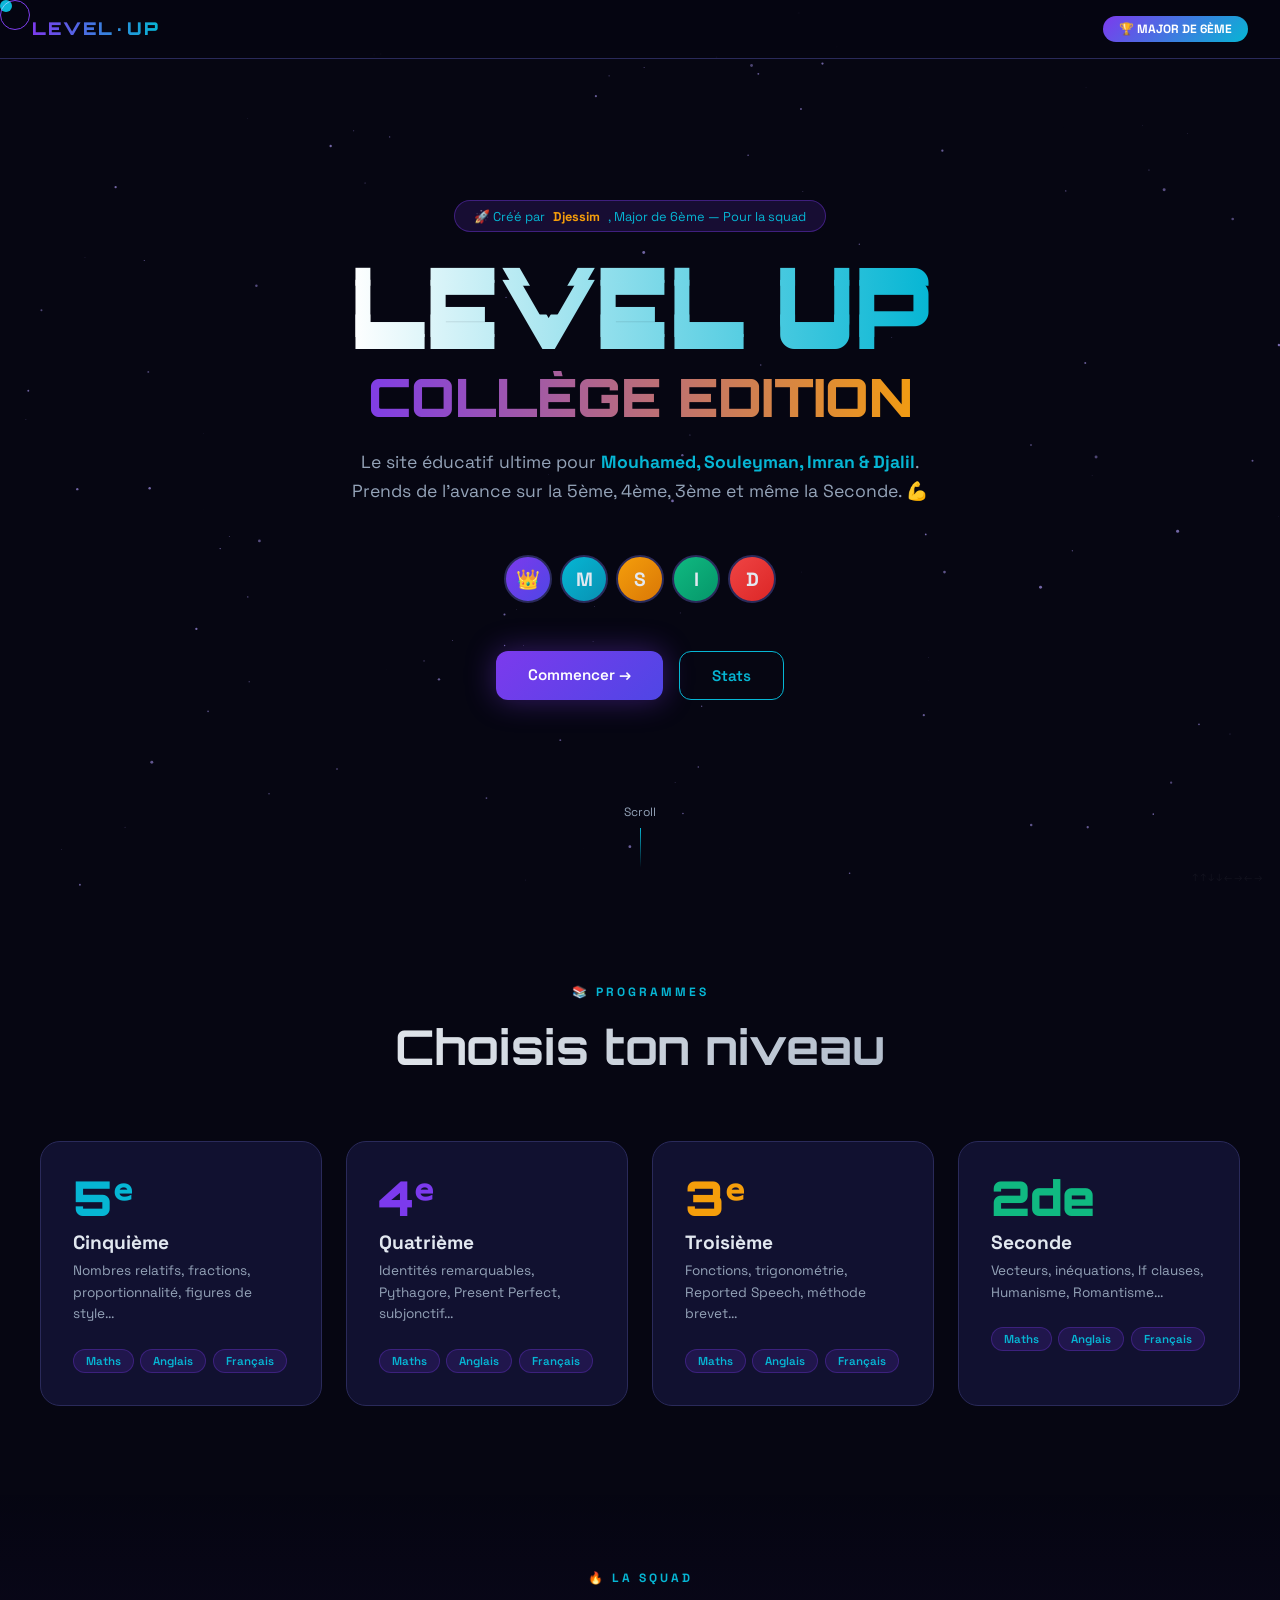
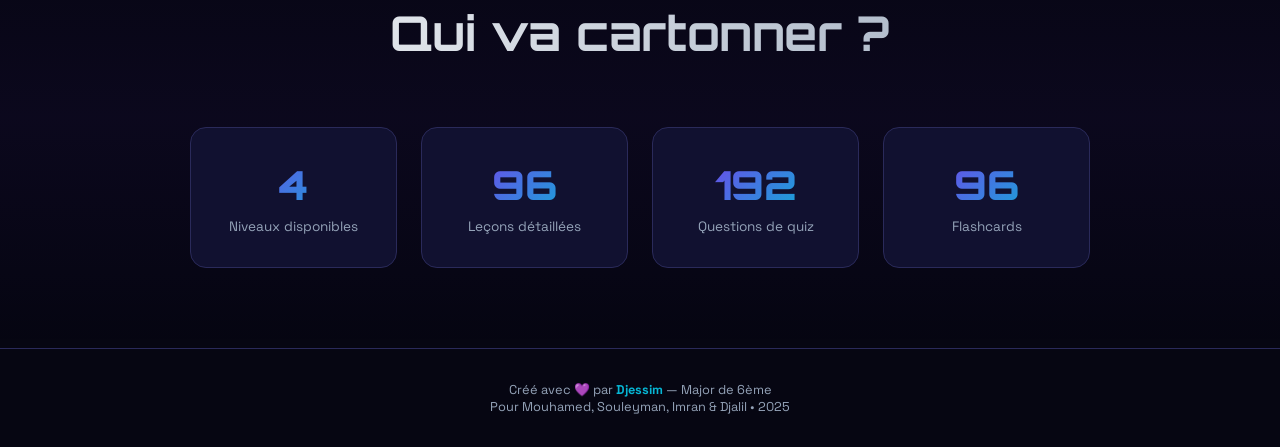
==== commit b4361b10: "feat: refonte lecon par lecon — 96 lecons Maths/Anglais/Francais + quiz + flashcards" ====
--- a/index.html
+++ b/index.html
@@ -1,471 +1,12 @@
 <!DOCTYPE html>
 <html lang="fr">
 <head>
-  <meta charset="UTF-8" />
-  <meta name="viewport" content="width=device-width, initial-scale=1.0"/>
+  <meta charset="UTF-8"/>
+  <meta name="viewport" content="width=device-width,initial-scale=1.0"/>
   <title>Level Up — Par Djessim le Major</title>
   <link rel="preconnect" href="https://fonts.googleapis.com">
   <link href="https://fonts.googleapis.com/css2?family=Space+Grotesk:wght@300;400;500;600;700&family=Orbitron:wght@400;700;900&display=swap" rel="stylesheet">
-  <style>
-    :root {
-      --bg: #060612;
-      --bg2: #0d0d24;
-      --card: #111130;
-      --border: #2a2a5a;
-      --accent: #7c3aed;
-      --accent2: #06b6d4;
-      --accent3: #f59e0b;
-      --text: #e2e8f0;
-      --muted: #94a3b8;
-      --glow: rgba(124,58,237,0.4);
-      --glow2: rgba(6,182,212,0.3);
-    }
-
-    * { margin: 0; padding: 0; box-sizing: border-box; }
-
-    body {
-      font-family: 'Space Grotesk', sans-serif;
-      background: var(--bg);
-      color: var(--text);
-      overflow-x: hidden;
-      cursor: default;
-    }
-
-    #bg-canvas {
-      position: fixed; top: 0; left: 0;
-      width: 100%; height: 100%;
-      z-index: 0; pointer-events: none;
-    }
-
-    .cursor {
-      width: 12px; height: 12px;
-      border-radius: 50%;
-      background: var(--accent2);
-      position: fixed; pointer-events: none;
-      z-index: 9999;
-      transition: transform 0.1s;
-      mix-blend-mode: screen;
-    }
-    .cursor-trail {
-      width: 30px; height: 30px;
-      border-radius: 50%;
-      border: 1px solid var(--accent);
-      position: fixed; pointer-events: none;
-      z-index: 9998;
-      transition: all 0.15s ease;
-      mix-blend-mode: screen;
-    }
-
-    nav {
-      position: fixed; top: 0; left: 0; right: 0;
-      z-index: 100;
-      display: flex; align-items: center; justify-content: space-between;
-      padding: 1rem 2rem;
-      background: rgba(6,6,18,0.8);
-      backdrop-filter: blur(20px);
-      border-bottom: 1px solid var(--border);
-    }
-
-    .nav-logo {
-      font-family: 'Orbitron', monospace;
-      font-size: 1.1rem;
-      font-weight: 900;
-      background: linear-gradient(90deg, var(--accent), var(--accent2));
-      -webkit-background-clip: text;
-      -webkit-text-fill-color: transparent;
-      letter-spacing: 2px;
-    }
-
-    .nav-links { display: flex; gap: 1.5rem; list-style: none; }
-    .nav-links a {
-      color: var(--muted); text-decoration: none;
-      font-size: 0.85rem; font-weight: 500;
-      letter-spacing: 1px; text-transform: uppercase;
-      transition: color 0.3s;
-    }
-    .nav-links a:hover { color: var(--accent2); }
-
-    .nav-badge {
-      background: linear-gradient(135deg, var(--accent), var(--accent2));
-      color: white; padding: 0.3rem 1rem;
-      border-radius: 20px; font-size: 0.75rem; font-weight: 700;
-    }
-
-    .hero {
-      position: relative; z-index: 1;
-      min-height: 100vh;
-      display: flex; flex-direction: column;
-      align-items: center; justify-content: center;
-      text-align: center; padding: 2rem;
-    }
-
-    .hero-tag {
-      display: inline-flex; align-items: center; gap: 0.5rem;
-      background: rgba(124,58,237,0.15);
-      border: 1px solid rgba(124,58,237,0.4);
-      border-radius: 30px; padding: 0.4rem 1.2rem;
-      font-size: 0.8rem; color: var(--accent2);
-      margin-bottom: 2rem; animation: fadeDown 0.8s ease;
-    }
-    .hero-tag span { color: var(--accent3); font-weight: 700; }
-
-    .hero h1 {
-      font-family: 'Orbitron', monospace;
-      font-size: clamp(2.5rem, 8vw, 6rem);
-      font-weight: 900; line-height: 1;
-      margin-bottom: 1.5rem;
-      animation: fadeUp 0.8s ease 0.2s both;
-    }
-    .hero h1 .line1 {
-      background: linear-gradient(90deg, #fff, var(--accent2));
-      -webkit-background-clip: text; -webkit-text-fill-color: transparent;
-    }
-    .hero h1 .line2 {
-      background: linear-gradient(90deg, var(--accent), var(--accent3));
-      -webkit-background-clip: text; -webkit-text-fill-color: transparent;
-      display: block; font-size: 0.55em; margin-top: 0.2em;
-    }
-
-    .hero-sub {
-      font-size: 1.1rem; color: var(--muted);
-      max-width: 600px; line-height: 1.7;
-      margin-bottom: 3rem;
-      animation: fadeUp 0.8s ease 0.4s both;
-    }
-    .hero-sub strong { color: var(--accent2); }
-
-    .crew {
-      display: flex; gap: 0.5rem; margin-bottom: 3rem;
-      animation: fadeUp 0.8s ease 0.5s both;
-    }
-    .crew-avatar {
-      width: 48px; height: 48px; border-radius: 50%;
-      display: flex; align-items: center; justify-content: center;
-      font-size: 1.2rem; font-weight: 700;
-      border: 2px solid var(--border);
-      position: relative; transition: transform 0.3s; cursor: pointer;
-    }
-    .crew-avatar:hover { transform: translateY(-5px) scale(1.1); }
-    .crew-avatar:nth-child(1) { background: linear-gradient(135deg, #7c3aed, #4f46e5); }
-    .crew-avatar:nth-child(2) { background: linear-gradient(135deg, #06b6d4, #0891b2); }
-    .crew-avatar:nth-child(3) { background: linear-gradient(135deg, #f59e0b, #d97706); }
-    .crew-avatar:nth-child(4) { background: linear-gradient(135deg, #10b981, #059669); }
-    .crew-avatar:nth-child(5) { background: linear-gradient(135deg, #ef4444, #dc2626); border-color: var(--accent3); }
-    .crew-avatar .tooltip {
-      position: absolute; bottom: -30px;
-      background: var(--card); border: 1px solid var(--border);
-      padding: 0.2rem 0.6rem; border-radius: 6px;
-      font-size: 0.65rem; white-space: nowrap;
-      opacity: 0; transition: opacity 0.2s; pointer-events: none;
-    }
-    .crew-avatar:hover .tooltip { opacity: 1; }
-
-    .btn-group {
-      display: flex; gap: 1rem; flex-wrap: wrap; justify-content: center;
-      animation: fadeUp 0.8s ease 0.6s both;
-    }
-    .btn {
-      padding: 0.85rem 2rem; border-radius: 12px;
-      font-size: 0.95rem; font-weight: 600; cursor: pointer;
-      text-decoration: none; transition: all 0.3s;
-      letter-spacing: 0.5px; border: none;
-    }
-    .btn-primary {
-      background: linear-gradient(135deg, var(--accent), #4f46e5);
-      color: white; box-shadow: 0 0 30px var(--glow);
-    }
-    .btn-primary:hover { transform: translateY(-3px); box-shadow: 0 0 50px var(--glow); }
-    .btn-secondary {
-      background: transparent; color: var(--accent2);
-      border: 1px solid var(--accent2);
-    }
-    .btn-secondary:hover { background: rgba(6,182,212,0.1); transform: translateY(-3px); }
-
-    .scroll-hint {
-      position: absolute; bottom: 2rem;
-      left: 50%; transform: translateX(-50%);
-      display: flex; flex-direction: column;
-      align-items: center; gap: 0.5rem;
-      color: var(--muted); font-size: 0.75rem;
-      animation: bounce 2s infinite;
-    }
-    .scroll-hint::after {
-      content: ''; width: 1px; height: 40px;
-      background: linear-gradient(to bottom, var(--accent2), transparent);
-    }
-
-    section { position: relative; z-index: 1; padding: 5rem 2rem; }
-
-    .section-header { text-align: center; margin-bottom: 4rem; }
-    .section-tag {
-      display: inline-block; font-size: 0.75rem; font-weight: 700;
-      letter-spacing: 3px; text-transform: uppercase;
-      color: var(--accent2); margin-bottom: 1rem;
-    }
-    .section-title {
-      font-family: 'Orbitron', monospace;
-      font-size: clamp(1.8rem, 4vw, 3rem); font-weight: 700;
-      background: linear-gradient(90deg, #fff, var(--muted));
-      -webkit-background-clip: text; -webkit-text-fill-color: transparent;
-    }
-
-    .levels-grid {
-      display: grid;
-      grid-template-columns: repeat(auto-fit, minmax(280px, 1fr));
-      gap: 1.5rem; max-width: 1200px; margin: 0 auto;
-    }
-    .level-card {
-      background: var(--card); border: 1px solid var(--border);
-      border-radius: 20px; padding: 2rem; cursor: pointer;
-      transition: all 0.4s cubic-bezier(0.23, 1, 0.32, 1);
-      position: relative; overflow: hidden;
-    }
-    .level-card::before {
-      content: ''; position: absolute; inset: 0;
-      background: linear-gradient(135deg, transparent, rgba(124,58,237,0.05));
-      opacity: 0; transition: opacity 0.4s;
-    }
-    .level-card:hover::before { opacity: 1; }
-    .level-card:hover {
-      transform: translateY(-8px) scale(1.02);
-      border-color: var(--accent);
-      box-shadow: 0 20px 60px var(--glow), 0 0 0 1px rgba(124,58,237,0.3);
-    }
-
-    .level-num {
-      font-family: 'Orbitron', monospace;
-      font-size: 3rem; font-weight: 900; line-height: 1; margin-bottom: 0.5rem;
-    }
-    .level-card:nth-child(1) .level-num { color: var(--accent2); }
-    .level-card:nth-child(2) .level-num { color: var(--accent); }
-    .level-card:nth-child(3) .level-num { color: var(--accent3); }
-    .level-card:nth-child(4) .level-num { color: #10b981; }
-
-    .level-name { font-size: 1.2rem; font-weight: 700; margin-bottom: 0.3rem; }
-    .level-desc { font-size: 0.85rem; color: var(--muted); margin-bottom: 1.5rem; line-height: 1.6; }
-    .level-subjects { display: flex; flex-wrap: wrap; gap: 0.4rem; }
-    .subject-pill {
-      background: rgba(124,58,237,0.15); border: 1px solid rgba(124,58,237,0.3);
-      color: var(--accent2); padding: 0.25rem 0.75rem;
-      border-radius: 20px; font-size: 0.72rem; font-weight: 600;
-    }
-    .level-progress { margin-top: 1.5rem; height: 4px; background: var(--border); border-radius: 2px; overflow: hidden; }
-    .level-progress-bar { height: 100%; border-radius: 2px; transition: width 1s ease; }
-
-    #lesson-panel { max-width: 1000px; margin: 0 auto; display: none; }
-    #lesson-panel.visible { display: block; }
-
-    .lesson-header { display: flex; align-items: center; gap: 1rem; margin-bottom: 2rem; }
-    .back-btn {
-      background: var(--card); border: 1px solid var(--border);
-      color: var(--text); padding: 0.5rem 1rem;
-      border-radius: 10px; cursor: pointer;
-      font-family: inherit; font-size: 0.85rem; transition: all 0.2s;
-    }
-    .back-btn:hover { border-color: var(--accent); color: var(--accent); }
-
-    .subjects-nav { display: flex; gap: 0.5rem; flex-wrap: wrap; margin-bottom: 2rem; }
-    .subject-tab {
-      padding: 0.5rem 1.2rem; border-radius: 10px;
-      border: 1px solid var(--border); background: var(--card);
-      color: var(--muted); cursor: pointer;
-      font-size: 0.85rem; font-family: inherit; transition: all 0.2s;
-    }
-    .subject-tab.active, .subject-tab:hover {
-      background: var(--accent); border-color: var(--accent); color: white;
-    }
-
-    .lesson-content {
-      background: var(--card); border: 1px solid var(--border);
-      border-radius: 20px; padding: 2.5rem;
-    }
-    .lesson-content h2 {
-      font-family: 'Orbitron', monospace; font-size: 1.5rem; margin-bottom: 0.5rem;
-      background: linear-gradient(90deg, var(--accent2), var(--accent));
-      -webkit-background-clip: text; -webkit-text-fill-color: transparent;
-    }
-    .lesson-content .lesson-intro {
-      color: var(--muted); font-size: 0.9rem;
-      margin-bottom: 2rem; padding-bottom: 1.5rem;
-      border-bottom: 1px solid var(--border);
-    }
-    .lesson-block { margin-bottom: 2rem; }
-    .lesson-block h3 {
-      font-size: 1.05rem; font-weight: 700; color: var(--accent3);
-      margin-bottom: 0.8rem; display: flex; align-items: center; gap: 0.5rem;
-    }
-    .lesson-block h3::before { content: '▸'; color: var(--accent2); }
-    .lesson-block p { color: var(--muted); line-height: 1.8; font-size: 0.92rem; }
-
-    .formula-box {
-      background: rgba(6,182,212,0.08); border: 1px solid rgba(6,182,212,0.3);
-      border-radius: 12px; padding: 1.2rem 1.5rem; margin: 1rem 0;
-      font-family: 'Courier New', monospace; font-size: 1rem;
-      color: var(--accent2); text-align: center; white-space: pre-line;
-    }
-    .example-box {
-      background: rgba(245,158,11,0.08); border: 1px solid rgba(245,158,11,0.3);
-      border-left: 3px solid var(--accent3);
-      border-radius: 0 12px 12px 0; padding: 1rem 1.5rem; margin: 1rem 0;
-    }
-    .example-box strong {
-      color: var(--accent3); display: block; margin-bottom: 0.4rem;
-      font-size: 0.8rem; text-transform: uppercase; letter-spacing: 1px;
-    }
-    .tip-box {
-      background: rgba(124,58,237,0.1); border: 1px solid rgba(124,58,237,0.3);
-      border-radius: 12px; padding: 1rem 1.5rem; margin: 1rem 0;
-      display: flex; gap: 0.8rem;
-    }
-    .tip-box .tip-icon { font-size: 1.2rem; flex-shrink: 0; }
-    .tip-box p { color: var(--text); font-size: 0.88rem; }
-
-    .quiz-section { margin-top: 2rem; padding-top: 2rem; border-top: 1px solid var(--border); }
-    .quiz-section h3 { font-family: 'Orbitron', monospace; font-size: 1rem; color: var(--accent3); margin-bottom: 1.5rem; }
-    .quiz-q {
-      background: rgba(255,255,255,0.03); border: 1px solid var(--border);
-      border-radius: 12px; padding: 1.2rem; margin-bottom: 1rem;
-    }
-    .quiz-q p { margin-bottom: 0.8rem; font-size: 0.92rem; }
-    .quiz-options { display: grid; grid-template-columns: 1fr 1fr; gap: 0.5rem; }
-    .quiz-opt {
-      background: var(--bg2); border: 1px solid var(--border);
-      border-radius: 8px; padding: 0.5rem 1rem; cursor: pointer;
-      font-size: 0.85rem; font-family: inherit; color: var(--text); transition: all 0.2s;
-    }
-    .quiz-opt:hover { border-color: var(--accent); color: var(--accent); }
-    .quiz-opt.correct { border-color: #10b981; background: rgba(16,185,129,0.1); color: #10b981; }
-    .quiz-opt.wrong { border-color: #ef4444; background: rgba(239,68,68,0.1); color: #ef4444; }
-
-    .stats-grid {
-      display: grid; grid-template-columns: repeat(auto-fit, minmax(200px, 1fr));
-      gap: 1.5rem; max-width: 900px; margin: 0 auto;
-    }
-    .stat-card {
-      background: var(--card); border: 1px solid var(--border);
-      border-radius: 16px; padding: 2rem; text-align: center; transition: all 0.3s;
-    }
-    .stat-card:hover { transform: translateY(-5px); border-color: var(--accent); }
-    .stat-num {
-      font-family: 'Orbitron', monospace; font-size: 2.5rem; font-weight: 900;
-      background: linear-gradient(135deg, var(--accent), var(--accent2));
-      -webkit-background-clip: text; -webkit-text-fill-color: transparent;
-    }
-    .stat-label { color: var(--muted); font-size: 0.85rem; margin-top: 0.5rem; }
-
-    footer {
-      position: relative; z-index: 1; text-align: center;
-      padding: 2rem; border-top: 1px solid var(--border);
-      color: var(--muted); font-size: 0.8rem;
-    }
-    footer strong { color: var(--accent2); }
-
-    #easter-egg-modal {
-      display: none; position: fixed; inset: 0; z-index: 1000;
-      background: rgba(0,0,0,0.95); backdrop-filter: blur(20px);
-      align-items: center; justify-content: center; padding: 1rem;
-    }
-    #easter-egg-modal.show { display: flex; }
-
-    .egg-content {
-      background: linear-gradient(135deg, #0d0d24, #1a0a2e);
-      border: 1px solid rgba(124,58,237,0.5);
-      border-radius: 24px; padding: 3rem; max-width: 680px;
-      width: 100%; position: relative; overflow: hidden;
-      animation: eggPop 0.5s cubic-bezier(0.23, 1, 0.32, 1);
-    }
-    .egg-content::before {
-      content: ''; position: absolute; top: -50%; left: -50%;
-      width: 200%; height: 200%;
-      background: radial-gradient(circle, rgba(124,58,237,0.1) 0%, transparent 70%);
-      animation: rotate 10s linear infinite;
-    }
-    .egg-close {
-      position: absolute; top: 1rem; right: 1rem;
-      background: var(--card); border: 1px solid var(--border);
-      color: var(--muted); width: 32px; height: 32px;
-      border-radius: 8px; cursor: pointer; font-size: 1rem;
-      display: flex; align-items: center; justify-content: center; transition: all 0.2s;
-    }
-    .egg-close:hover { color: white; border-color: var(--accent); }
-
-    .egg-title {
-      font-family: 'Orbitron', monospace; font-size: 1.5rem; font-weight: 900;
-      background: linear-gradient(90deg, var(--accent3), var(--accent));
-      -webkit-background-clip: text; -webkit-text-fill-color: transparent;
-      margin-bottom: 0.5rem; position: relative;
-    }
-    .egg-subtitle { color: var(--muted); font-size: 0.85rem; margin-bottom: 2rem; position: relative; }
-
-    .arg-list { display: flex; flex-direction: column; gap: 0.8rem; position: relative; }
-    .arg-item {
-      background: rgba(255,255,255,0.03); border: 1px solid var(--border);
-      border-radius: 12px; padding: 1rem 1.2rem;
-      display: flex; gap: 1rem; align-items: flex-start; transition: all 0.3s;
-    }
-    .arg-item:hover {
-      border-color: var(--accent); background: rgba(124,58,237,0.08);
-      transform: translateX(5px);
-    }
-    .arg-icon { font-size: 1.4rem; flex-shrink: 0; margin-top: 0.1rem; }
-    .arg-text strong { display: block; font-size: 0.9rem; color: var(--text); margin-bottom: 0.2rem; }
-    .arg-text span { font-size: 0.8rem; color: var(--muted); line-height: 1.5; }
-
-    .egg-confetti { position: absolute; inset: 0; pointer-events: none; overflow: hidden; }
-    .confetti-piece {
-      position: absolute; width: 8px; height: 8px;
-      border-radius: 2px; animation: confettiFall linear infinite;
-    }
-
-    @keyframes fadeUp { from { opacity: 0; transform: translateY(30px); } to { opacity: 1; transform: translateY(0); } }
-    @keyframes fadeDown { from { opacity: 0; transform: translateY(-20px); } to { opacity: 1; transform: translateY(0); } }
-    @keyframes bounce { 0%, 100% { transform: translateX(-50%) translateY(0); } 50% { transform: translateX(-50%) translateY(10px); } }
-    @keyframes rotate { from { transform: rotate(0deg); } to { transform: rotate(360deg); } }
-    @keyframes eggPop { from { opacity: 0; transform: scale(0.8); } to { opacity: 1; transform: scale(1); } }
-    @keyframes confettiFall { from { top: -20px; opacity: 1; } to { top: 110%; opacity: 0; } }
-
-    .konami-hint {
-      position: fixed; bottom: 1rem; right: 1rem;
-      font-size: 0.65rem; color: rgba(255,255,255,0.05);
-      letter-spacing: 2px; z-index: 10; user-select: none; transition: color 0.3s;
-    }
-    .konami-hint:hover { color: rgba(124,58,237,0.3); }
-
-    .glitch { position: relative; }
-    .glitch::before, .glitch::after {
-      content: attr(data-text); position: absolute; top: 0; left: 0;
-      background: linear-gradient(90deg, #fff, var(--accent2));
-      -webkit-background-clip: text; -webkit-text-fill-color: transparent;
-    }
-    .glitch::before { animation: glitch1 3s infinite; clip-path: polygon(0 0, 100% 0, 100% 35%, 0 35%); }
-    .glitch::after { animation: glitch2 3s infinite; clip-path: polygon(0 65%, 100% 65%, 100% 100%, 0 100%); }
-    @keyframes glitch1 {
-      0%, 95%, 100% { transform: none; opacity: 0; }
-      96% { transform: translate(-2px, 2px); opacity: 0.8; }
-      97% { transform: translate(2px, -2px); opacity: 0.8; }
-      98% { transform: translate(-1px, 1px); opacity: 0.8; }
-    }
-    @keyframes glitch2 {
-      0%, 92%, 100% { transform: none; opacity: 0; }
-      93% { transform: translate(2px, 2px); opacity: 0.8; }
-      94% { transform: translate(-2px, -1px); opacity: 0.8; }
-      95% { transform: none; opacity: 0.8; }
-    }
-
-    /* ── FLASHCARDS ── */
-    .game-section { margin-top: 2rem; padding-top: 2rem; border-top: 1px solid var(--border); }
-    .game-section > h3 { font-family: 'Orbitron', monospace; font-size: 1rem; color: #10b981; margin-bottom: 1.5rem; }
-    .flashcard { width: 100%; max-width: 500px; height: 160px; margin: 0 auto 1rem; perspective: 1000px; cursor: pointer; }
-    .fc-inner { width: 100%; height: 100%; position: relative; transform-style: preserve-3d; transition: transform 0.5s; }
-    .flashcard.flipped .fc-inner { transform: rotateY(180deg); }
-    .fc-front, .fc-back { position: absolute; inset: 0; backface-visibility: hidden; border-radius: 16px; display: flex; align-items: center; justify-content: center; padding: 1.5rem; text-align: center; font-size: 1rem; font-weight: 600; }
-    .fc-front { background: linear-gradient(135deg, var(--card), #1a0a2e); border: 2px solid var(--accent); color: var(--text); }
-    .fc-back { background: linear-gradient(135deg, #0a2e1a, var(--card)); border: 2px solid #10b981; color: #10b981; transform: rotateY(180deg); }
-    .fc-controls { display: flex; align-items: center; justify-content: center; gap: 1rem; margin-top: 0.5rem; }
-    .fc-controls button { background: var(--card); border: 1px solid var(--border); color: var(--text); padding: 0.4rem 1rem; border-radius: 8px; cursor: pointer; font-family: inherit; transition: all 0.2s; }
-    .fc-controls button:hover { border-color: var(--accent2); color: var(--accent2); }
-    .fc-counter { color: var(--muted); font-size: 0.85rem; }
-  </style>
+  <link rel="stylesheet" href="style.css?v=2">
 </head>
 <body>
 
@@ -475,10 +16,6 @@
 
 <nav>
   <div class="nav-logo">LEVEL·UP</div>
-  <ul class="nav-links">
-    <li><a href="#niveaux">Niveaux</a></li>
-    <li><a href="#stats">Stats</a></li>
-  </ul>
   <div class="nav-badge">🏆 MAJOR DE 6ÈME</div>
 </nav>
 
@@ -488,10 +25,8 @@
     <span class="line1 glitch" data-text="LEVEL UP">LEVEL UP</span>
     <span class="line2">COLLÈGE EDITION</span>
   </h1>
-  <p class="hero-sub">
-    Le site éducatif ultime pour <strong>Mouhamed, Souleyman, Imran &amp; Djalil</strong>.<br>
-    Prends de l'avance sur la 5ème, 4ème, 3ème et même la Seconde. 💪
-  </p>
+  <p class="hero-sub">Le site éducatif ultime pour <strong>Mouhamed, Souleyman, Imran &amp; Djalil</strong>.<br>
+  Prends de l'avance sur la 5ème, 4ème, 3ème et même la Seconde. 💪</p>
   <div class="crew">
     <div class="crew-avatar" id="djessim-avatar">👑<div class="tooltip">Djessim — Major</div></div>
     <div class="crew-avatar">M<div class="tooltip">Mouhamed</div></div>
@@ -500,8 +35,8 @@
     <div class="crew-avatar">D<div class="tooltip">Djalil</div></div>
   </div>
   <div class="btn-group">
-    <a href="#niveaux" class="btn btn-primary">Commencer à apprendre →</a>
-    <a href="#stats" class="btn btn-secondary">Voir les stats</a>
+    <a href="#niveaux" class="btn btn-primary">Commencer →</a>
+    <a href="#stats" class="btn btn-secondary">Stats</a>
   </div>
   <div class="scroll-hint">Scroll</div>
 </section>
@@ -515,64 +50,63 @@
     <div class="level-card" onclick="openLevel('5eme')">
       <div class="level-num">5ᵉ</div>
       <div class="level-name">Cinquième</div>
-      <div class="level-desc">Consolider les bases et découvrir de nouveaux chapitres.</div>
-      <div class="level-subjects">
-        <span class="subject-pill">Maths</span><span class="subject-pill">Anglais</span>
-        <span class="subject-pill">Français</span>
+      <div class="level-desc">Nombres relatifs, fractions, proportionnalité, figures de style...</div>
+      <div class="subject-pills">
+        <span class="pill">Maths</span><span class="pill">Anglais</span><span class="pill">Français</span>
       </div>
-      <div class="level-progress"><div class="level-progress-bar" style="width:0%;background:linear-gradient(90deg,#06b6d4,#0891b2)"></div></div>
     </div>
     <div class="level-card" onclick="openLevel('4eme')">
       <div class="level-num">4ᵉ</div>
       <div class="level-name">Quatrième</div>
-      <div class="level-desc">Les maths deviennent sérieuses, la physique aussi.</div>
-      <div class="level-subjects">
-        <span class="subject-pill">Maths</span><span class="subject-pill">Anglais</span>
-        <span class="subject-pill">Français</span>
+      <div class="level-desc">Identités remarquables, Pythagore, Present Perfect, subjonctif...</div>
+      <div class="subject-pills">
+        <span class="pill">Maths</span><span class="pill">Anglais</span><span class="pill">Français</span>
       </div>
-      <div class="level-progress"><div class="level-progress-bar" style="width:0%;background:linear-gradient(90deg,#7c3aed,#4f46e5)"></div></div>
     </div>
     <div class="level-card" onclick="openLevel('3eme')">
       <div class="level-num">3ᵉ</div>
       <div class="level-name">Troisième</div>
-      <div class="level-desc">Le brevet approche. Voici tout ce qu'il faut maîtriser.</div>
-      <div class="level-subjects">
-        <span class="subject-pill">Maths</span><span class="subject-pill">Anglais</span>
-        <span class="subject-pill">Français</span>
+      <div class="level-desc">Fonctions, trigonométrie, Reported Speech, méthode brevet...</div>
+      <div class="subject-pills">
+        <span class="pill">Maths</span><span class="pill">Anglais</span><span class="pill">Français</span>
       </div>
-      <div class="level-progress"><div class="level-progress-bar" style="width:0%;background:linear-gradient(90deg,#f59e0b,#d97706)"></div></div>
     </div>
     <div class="level-card" onclick="openLevel('2nde')">
       <div class="level-num">2de</div>
       <div class="level-name">Seconde</div>
-      <div class="level-desc">Un aperçu du lycée — pour les plus motivés de la squad !</div>
-      <div class="level-subjects">
-        <span class="subject-pill">Maths</span><span class="subject-pill">Anglais</span>
-        <span class="subject-pill">Français</span>
+      <div class="level-desc">Vecteurs, inéquations, If clauses, Humanisme, Romantisme...</div>
+      <div class="subject-pills">
+        <span class="pill">Maths</span><span class="pill">Anglais</span><span class="pill">Français</span>
       </div>
-      <div class="level-progress"><div class="level-progress-bar" style="width:0%;background:linear-gradient(90deg,#10b981,#059669)"></div></div>
     </div>
   </div>
-  <div id="lesson-panel">
-    <div class="lesson-header">
-      <button class="back-btn" onclick="closeLevel()">← Retour</button>
-      <h2 id="panel-title" style="font-family:Orbitron;font-size:1.3rem;background:linear-gradient(90deg,var(--accent2),var(--accent));-webkit-background-clip:text;-webkit-text-fill-color:transparent;"></h2>
+
+  <div id="study-panel">
+    <div id="breadcrumb" class="breadcrumb"></div>
+    <div class="subject-tabs" id="subject-tabs"></div>
+    <div class="study-layout">
+      <aside class="lesson-sidebar">
+        <h4>📖 Leçons</h4>
+        <ul class="lesson-list" id="lesson-sidebar-list"></ul>
+      </aside>
+      <main>
+        <div class="prog-bar"><div class="prog-fill" id="prog-fill" style="width:0%"></div></div>
+        <div id="lesson-main" class="lesson-main"></div>
+      </main>
     </div>
-    <div class="subjects-nav" id="subjects-nav"></div>
-    <div class="lesson-content" id="lesson-content"></div>
   </div>
 </section>
 
-<section id="stats" style="background:linear-gradient(180deg,transparent,rgba(124,58,237,0.05),transparent);">
+<section id="stats" style="background:linear-gradient(180deg,transparent,rgba(124,58,237,0.05),transparent)">
   <div class="section-header">
     <div class="section-tag">🔥 La squad</div>
     <h2 class="section-title">Qui va cartonner ?</h2>
   </div>
   <div class="stats-grid">
     <div class="stat-card"><div class="stat-num">4</div><div class="stat-label">Niveaux disponibles</div></div>
-    <div class="stat-card"><div class="stat-num">150+</div><div class="stat-label">Leçons détaillées</div></div>
-    <div class="stat-card"><div class="stat-num">5</div><div class="stat-label">Membres de la squad</div></div>
-    <div class="stat-card"><div class="stat-num">∞</div><div class="stat-label">Motivation disponible</div></div>
+    <div class="stat-card"><div class="stat-num">96</div><div class="stat-label">Leçons détaillées</div></div>
+    <div class="stat-card"><div class="stat-num">192</div><div class="stat-label">Questions de quiz</div></div>
+    <div class="stat-card"><div class="stat-num">96</div><div class="stat-label">Flashcards</div></div>
   </div>
 </section>
 
@@ -581,518 +115,25 @@
   Pour Mouhamed, Souleyman, Imran &amp; Djalil • 2025</p>
 </footer>
 
-<div id="easter-egg-modal">
-  <div class="egg-content">
-    <div class="egg-confetti" id="confetti"></div>
+<div id="egg-modal">
+  <div class="egg-box">
+    <div id="confetti" style="position:absolute;inset:0;pointer-events:none;overflow:hidden"></div>
     <button class="egg-close" onclick="closeEgg()">✕</button>
     <div class="egg-title">🎉 T'AS TROUVÉ LE SECRET !</div>
-    <div class="egg-subtitle">Montre ça à tes parents — ils vont comprendre pourquoi t'as besoin d'un ordi portable 💻</div>
+    <div class="egg-sub">Montre ça à tes parents 💻</div>
     <div class="arg-list">
-      <div class="arg-item"><div class="arg-icon">📚</div><div class="arg-text"><strong>Meilleurs résultats scolaires</strong><span>Les élèves avec un ordinateur à la maison ont en moyenne +2 points de moyenne. Accès aux cours en ligne, aux exercices, aux dictionnaires — tout le temps.</span></div></div>
-      <div class="arg-item"><div class="arg-icon">🧠</div><div class="arg-text"><strong>Apprendre à coder = compétence du futur</strong><span>Les développeurs gagnent en moyenne 45 000€/an dès le début. Ton enfant peut apprendre à coder dès maintenant — comme Djessim qui a créé ce site en 6ème !</span></div></div>
-      <div class="arg-item"><div class="arg-icon">🎯</div><div class="arg-text"><strong>Autonomie et responsabilité</strong><span>Avoir son propre outil de travail développe la discipline. Moins de temps à attendre l'accès à un appareil partagé, plus de temps pour réviser.</span></div></div>
-      <div class="arg-item"><div class="arg-icon">💰</div><div class="arg-text"><strong>Un investissement rentable</strong><span>Un ordinateur portable d'entrée de gamme coûte 300–400€ et dure 5 ans. C'est moins de 7€/semaine pour l'avenir de votre enfant.</span></div></div>
-      <div class="arg-item"><div class="arg-icon">🔐</div><div class="arg-text"><strong>Contrôle parental facile</strong><span>Windows et Mac permettent de limiter les horaires, les sites et les apps. Vous restez en contrôle total.</span></div></div>
-      <div class="arg-item"><div class="arg-icon">🚀</div><div class="arg-text"><strong>Preuve : ce site existe</strong><span>Ce site a été créé par un élève de 6ème grâce à un ordinateur. Imaginez ce que votre enfant pourrait construire avec le sien.</span></div></div>
+      <div class="arg-item"><div class="arg-icon">📚</div><div class="arg-text"><strong>Meilleurs résultats scolaires</strong><span>Les élèves avec un ordi ont en moyenne +2 points. Accès aux cours, exercices, dictionnaires — tout le temps.</span></div></div>
+      <div class="arg-item"><div class="arg-icon">🧠</div><div class="arg-text"><strong>Apprendre à coder = compétence du futur</strong><span>Les développeurs gagnent 45 000€/an dès le début. Djessim a créé ce site en 6ème avec un ordi !</span></div></div>
+      <div class="arg-item"><div class="arg-icon">💰</div><div class="arg-text"><strong>Un investissement rentable</strong><span>Un ordi d'entrée de gamme = 300-400€ pour 5 ans. Moins de 7€/semaine pour l'avenir de votre enfant.</span></div></div>
+      <div class="arg-item"><div class="arg-icon">🔐</div><div class="arg-text"><strong>Contrôle parental facile</strong><span>Windows et Mac permettent de limiter les horaires, sites et apps. Vous restez en contrôle total.</span></div></div>
+      <div class="arg-item"><div class="arg-icon">🚀</div><div class="arg-text"><strong>Preuve : ce site existe</strong><span>Créé par un élève de 6ème. Imaginez ce que votre enfant pourrait construire avec le sien.</span></div></div>
     </div>
   </div>
 </div>
 
 <div class="konami-hint">↑↑↓↓←→←→</div>
 
-<script>
-const cursor = document.getElementById('cursor');
-const trail = document.getElementById('cursor-trail');
-let mx = 0, my = 0;
-document.addEventListener('mousemove', e => {
-  mx = e.clientX; my = e.clientY;
-  cursor.style.left = mx - 6 + 'px'; cursor.style.top = my - 6 + 'px';
-  setTimeout(() => { trail.style.left = mx - 15 + 'px'; trail.style.top = my - 15 + 'px'; }, 80);
-});
-
-const canvas = document.getElementById('bg-canvas');
-const ctx = canvas.getContext('2d');
-let stars = [];
-function resize() { canvas.width = window.innerWidth; canvas.height = window.innerHeight; initStars(); }
-function initStars() {
-  stars = [];
-  for (let i = 0; i < 120; i++) stars.push({ x: Math.random()*canvas.width, y: Math.random()*canvas.height, r: Math.random()*1.5, a: Math.random(), speed: 0.003+Math.random()*0.005, drift: (Math.random()-0.5)*0.2 });
-}
-function drawStars() {
-  ctx.clearRect(0,0,canvas.width,canvas.height);
-  stars.forEach(s => {
-    s.a += s.speed; s.x += s.drift;
-    if (s.x < 0) s.x = canvas.width; if (s.x > canvas.width) s.x = 0;
-    const alpha = (Math.sin(s.a)*0.5+0.5)*0.6+0.1;
-    ctx.beginPath(); ctx.arc(s.x,s.y,s.r,0,Math.PI*2);
-    ctx.fillStyle = `rgba(180,160,255,${alpha})`; ctx.fill();
-  });
-  requestAnimationFrame(drawStars);
-}
-window.addEventListener('resize', resize); resize(); drawStars();
-
-const observer = new IntersectionObserver(entries => {
-  entries.forEach(e => {
-    if (e.isIntersecting) {
-      const idx = [...document.querySelectorAll('.level-card')].indexOf(e.target);
-      const w = [75,60,45,30];
-      if (idx >= 0) e.target.querySelector('.level-progress-bar').style.width = w[idx] + '%';
-    }
-  });
-}, { threshold: 0.3 });
-document.querySelectorAll('.level-card').forEach(c => observer.observe(c));
-
-const lessons = {
-  '5eme': { title: '5ᵉ — Cinquième', subjects: {
-    'Maths': { title: 'Mathématiques 5ème', intro: 'Nombres relatifs, fractions, proportionnalité, géométrie — les piliers de la 5ème.',
-      blocks: [
-        { h: 'Les nombres relatifs', p: 'Un nombre relatif possède un signe + ou −. Sur une droite graduée, les positifs sont à droite, les négatifs à gauche de zéro.', formula: '(−3) + (+5) = +2  |  (−4) × (−2) = +8  |  (−6) ÷ (+2) = −3', example: { title: 'Température', text: 'Il fait −5°C, la temp monte de 8°C → −5 + 8 = 3°C ✓' }, tip: '💡 Astuce Djessim : Deux signes identiques → + | Deux signes différents → −' },
-        { h: 'Addition et soustraction de relatifs', p: 'Soustraire un nombre = ajouter son opposé. L\'opposé de a est −a.', formula: '5 − (−3) = 5 + 3 = 8  |  −4 − (+2) = −4 − 2 = −6', tip: '💡 Réécris toujours la soustraction en addition avant de calculer !' },
-        { h: 'Les fractions — addition', p: 'Pour additionner deux fractions : trouver le dénominateur commun, puis additionner les numérateurs.', formula: '1/2 + 1/3 = 3/6 + 2/6 = 5/6', example: { title: 'Méthode', text: 'PPCM(2,3)=6 → 1/2=3/6, 1/3=2/6 → 3/6+2/6=5/6' }, tip: '💡 Cherche toujours le plus petit commun multiple (PPCM) des dénominateurs !' },
-        { h: 'Les fractions — multiplication et division', p: 'Multiplier : num×num / dénom×dénom. Diviser : multiplier par l\'inverse.', formula: '2/3 × 3/4 = 6/12 = 1/2  |  2/3 ÷ 4/5 = 2/3 × 5/4 = 10/12 = 5/6', tip: '💡 Division de fractions = KFC : Keep (garde), Flip (retourne), Change (× au lieu de ÷)' },
-        { h: 'Proportionnalité et règle de trois', p: 'Un tableau est proportionnel si le rapport entre les valeurs est constant. La règle de trois permet de trouver une valeur manquante.', formula: 'Si 3 stylos coûtent 4,50€ → 1 stylo = 1,50€ → 5 stylos = 7,50€', example: { title: 'Échelle de carte', text: 'Échelle 1/50000 : 2cm sur la carte = 2 × 50000 = 100000cm = 1km réel' }, tip: '💡 La règle de trois fonctionne partout : recettes, vitesse, pourcentages !' },
-        { h: 'Géométrie : triangles et angles', p: 'Somme des angles d\'un triangle = 180°. Triangle isocèle : 2 côtés égaux, 2 angles égaux. Triangle équilatéral : 3 côtés égaux, 3 angles de 60°.', formula: 'A + B + C = 180°  →  si A=90°, B=50° alors C=40°', tip: '💡 Pour trouver un angle manquant : 180° − (somme des autres angles) !' }
-      ],
-      quiz: [
-        { q: '(−5) + (−3) = ?', opts: ['−8', '+8', '−2', '+2'], correct: 0 },
-        { q: '(−4) × (−3) = ?', opts: ['−12', '+12', '+7', '−7'], correct: 1 },
-        { q: '1/2 + 1/4 = ?', opts: ['2/6', '1/3', '3/4', '2/4'], correct: 2 },
-        { q: '2/3 × 3/2 = ?', opts: ['5/6', '1', '4/6', '6/9'], correct: 1 },
-        { q: 'Un triangle a des angles de 90° et 40°. Le 3ème angle = ?', opts: ['60°', '40°', '50°', '70°'], correct: 2 }
-      ],
-      game: [
-        { front: '(−3) + (−7) = ?', back: '−10' },
-        { front: '(−2) × (+5) = ?', back: '−10' },
-        { front: '3/4 + 1/4 = ?', back: '1 (ou 4/4)' },
-        { front: 'Règle des signes : − × − = ?', back: '+' },
-        { front: 'Somme des angles d\'un triangle = ?', back: '180°' }
-      ]
-    },
-    'Anglais': { title: 'Anglais 5ème', intro: 'Present simple, present continuous, past simple — les temps fondamentaux.',
-      blocks: [
-        { h: 'Present Simple', p: 'Utilisé pour les habitudes, vérités générales. Forme : sujet + verbe (+ s à la 3ème personne singulière).', formula: 'I play / She plays / They play\nNégatif : I do not (don\'t) play / She does not (doesn\'t) play', example: { title: 'Exemples', text: '"The sun rises in the east." (vérité) — "She drinks coffee every morning." (habitude)' }, tip: '💡 Astuce : He/She/It → ajoute un S ! "He run" = FAUX → "He runs" ✓' },
-        { h: 'Present Continuous', p: 'Utilisé pour une action en cours maintenant. Forme : sujet + am/is/are + verbe-ING.', formula: 'I am playing / She is playing / They are playing', example: { title: 'Signal words', text: '"now, at the moment, look!, listen!" → Present Continuous\n"I am studying right now."' }, tip: '💡 -ING : double la consonne finale si la voyelle est courte : run→running, swim→swimming' },
-        { h: 'Past Simple', p: 'Action terminée dans le passé à un moment précis. Verbes réguliers : +ED. Verbes irréguliers : à apprendre par cœur.', formula: 'walked, talked, played (réguliers)\nwent, said, saw, had, was/were (irréguliers)', example: { title: 'Distinction', text: '"Yesterday, I went to school." ✓ — "Last week, she played football." ✓' }, tip: '💡 Liste des irréguliers : go→went, have→had, see→saw, do→did, say→said !' },
-        { h: 'Les questions en anglais', p: 'Questions fermées (yes/no) : Do/Does/Did + sujet + verbe. Questions ouvertes (WH-) : mot interrogatif + do/does/did + sujet + verbe.', formula: 'Do you like pizza? / Does she swim?\nWhere do you live? / What did he say?', tip: '💡 Au présent → Do/Does. Au passé → Did. Et on remet le verbe à la base !' },
-        { h: 'Le vocabulaire des émotions et sentiments', p: 'Vocabulaire essentiel pour décrire ses émotions en anglais.', formula: 'happy, sad, angry, scared, surprised, bored, excited, tired, proud, confused', example: { title: 'Phrases utiles', text: '"I feel excited about the trip." / "She looks sad today." / "They are angry."' }, tip: '💡 "Feel" ou "look" + adjectif = décrire un état. Ne dis pas "I am feel" !' }
-      ],
-      quiz: [
-        { q: '"She ___ to school every day." (aller)', opts: ['go', 'goes', 'is going', 'went'], correct: 1 },
-        { q: 'Quelle phrase est au Present Continuous ?', opts: ['She plays piano.', 'She played piano.', 'She is playing piano.', 'She will play piano.'], correct: 2 },
-        { q: 'Past simple de "go" ?', opts: ['goed', 'gone', 'goes', 'went'], correct: 3 },
-        { q: '"___ you speak English?" (question)', opts: ['Are', 'Does', 'Do', 'Did'], correct: 2 },
-        { q: '"run" au present continuous ?', opts: ['runing', 'running', 'runs', 'ran'], correct: 1 }
-      ],
-      game: [
-        { front: 'go → past simple ?', back: 'went' },
-        { front: 'have → past simple ?', back: 'had' },
-        { front: 'see → past simple ?', back: 'saw' },
-        { front: 'I am + verbe-ING = quel temps ?', back: 'Present Continuous' },
-        { front: 'Signal words du Past Simple ?', back: 'yesterday, last week, ago, in 2020...' }
-      ]
-    },
-    'Français': { title: 'Français 5ème', intro: 'Conjugaison, grammaire, figures de style et lecture — les bases du collège.',
-      blocks: [
-        { h: 'L\'imparfait et le passé simple', p: 'Dans un récit au passé : l\'imparfait décrit le décor/les habitudes, le passé simple décrit les actions ponctuelles.', formula: 'IMPARFAIT : je marchais, il courait, nous chantions\nPASSÉ SIMPLE : je marchai, il courut, nous chantâmes', example: { title: 'Exemple de récit', text: '"Le soleil brillait (imparfait = décor) quand soudain il aperçut (passé simple = action) un loup."' }, tip: '💡 Astuce Djessim : Imparfait = décor/photo. Passé simple = action/film. Les deux travaillent ensemble !' },
-        { h: 'Les figures de style essentielles', p: 'Les figures de style embellissent le texte. À l\'écrit comme à l\'oral, elles sont incontournables.', formula: 'Comparaison : "Il est fort COMME un lion"\nMétaphore : "C\'est un lion"\nPersonnification : "Le vent pleurait"\nHyperbole : "Je suis mort de fatigue"', tip: '💡 La différence comparaison/métaphore : la comparaison dit "comme", la métaphore dit "c\'est" !' },
-        { h: 'Grammaire : les compléments', p: 'COD (Complément d\'Objet Direct) : répond à "qui?" ou "quoi?" après le verbe sans préposition. COI : répond à "à qui?" ou "de quoi?" avec une préposition.', formula: 'Il mange UNE POMME (COD → mange quoi?)\nElle parle À SA MÈRE (COI → parle à qui?)', tip: '💡 Remplace par "le/la/les" → COD. Remplace par "lui/leur" → COI !' },
-        { h: 'Les expansions du nom', p: 'Pour enrichir un nom, on peut ajouter : adjectif qualificatif, complément du nom (de + nom), proposition subordonnée relative (qui/que/dont).', formula: 'un livre ROUGE (adj)\nun livre DE MATHS (CDN)\nun livre QUE J\'AIME (PSR)', tip: '💡 "Dont" = de qui / de quoi. "Le livre dont je parle" = le livre de quoi je parle.' },
-        { h: 'La lecture et l\'analyse d\'un texte', p: 'Pour analyser un texte : identifier le type (narratif, descriptif, argumentatif), le registre (comique, tragique, lyrique), et les procédés stylistiques.', formula: 'Texte narratif = raconte / Descriptif = décrit / Argumentatif = convainc', tip: '💡 En contrôle : cite toujours des mots du texte entre guillemets pour justifier tes réponses !' }
-      ],
-      quiz: [
-        { q: '"Le soleil brillait" → quel temps ?', opts: ['Passé simple', 'Imparfait', 'Présent', 'Futur'], correct: 1 },
-        { q: '"Il est rapide comme l\'éclair" = ?', opts: ['Métaphore', 'Hyperbole', 'Comparaison', 'Personnification'], correct: 2 },
-        { q: 'COD répond à quelle question ?', opts: ['À qui ?', 'Comment ?', 'Quoi ? / Qui ?', 'Pourquoi ?'], correct: 2 },
-        { q: '"Le livre QUE je lis" → "que" est...', opts: ['Pronom personnel', 'Pronom relatif', 'Conjonction', 'Adjectif'], correct: 1 },
-        { q: 'Passé simple de "chanter" (il) ?', opts: ['chantait', 'chanta', 'chantera', 'a chanté'], correct: 1 }
-      ],
-      game: [
-        { front: 'Comparaison vs Métaphore : différence ?', back: 'Comparaison = avec "comme". Métaphore = sans outil de comparaison.' },
-        { front: 'Imparfait de "être" (nous) ?', back: 'nous étions' },
-        { front: 'COD = répond à ?', back: 'Qui ? ou Quoi ? (sans préposition)' },
-        { front: 'Personnification = ?', back: 'Donner des caractéristiques humaines à un objet/animal/idée' },
-        { front: 'Passé simple de "faire" (il) ?', back: 'il fit' }
-      ]
-    }
-  }},
-  '4eme': { title: '4ᵉ — Quatrième', subjects: {
-    'Maths': { title: 'Mathématiques 4ème', intro: 'Identités remarquables, équations, Pythagore, Thalès — le coeur des maths au collège.',
-      blocks: [
-        { h: 'Développement et factorisation', p: 'Développer = enlever les parenthèses en distribuant. Factoriser = mettre en facteur commun. Ces opérations sont inverses.', formula: 'a(b+c) = ab + ac\n(a+b)(c+d) = ac + ad + bc + bd', example: { title: 'Exemple', text: '3(2x+5) = 6x+15 | (x+2)(x+3) = x²+5x+6' }, tip: '💡 Astuce Djessim : Développer = ouvrir. Factoriser = fermer. On fait l\'une ou l\'autre selon ce que la question demande !' },
-        { h: 'Les 3 identités remarquables', p: 'Trois formules à mémoriser absolument — elles reviennent jusqu\'au bac !', formula: '(a+b)² = a² + 2ab + b²\n(a−b)² = a² − 2ab + b²\n(a+b)(a−b) = a² − b²', example: { title: 'Application', text: '(x+3)² = x²+6x+9 | (2x−1)² = 4x²−4x+1 | (x+5)(x−5) = x²−25' }, tip: '💡 La 3ème identité (a+b)(a−b) = a²−b² est la plus utile pour simplifier. Repère-la vite !' },
-        { h: 'Équations du 1er degré', p: 'Résoudre une équation = trouver x. Règle : ce qu\'on fait d\'un côté, on le fait de l\'autre. On isole x.', formula: '3x + 7 = 16\n3x = 16 − 7 = 9\nx = 9/3 = 3', example: { title: 'Vérification', text: 'Remplace x=3 : 3×3+7 = 9+7 = 16 ✓' }, tip: '💡 Toujours vérifier en remplaçant x dans l\'équation de départ !' },
-        { h: 'Théorème de Pythagore', p: 'Dans un triangle rectangle, le carré de l\'hypoténuse = somme des carrés des deux autres côtés. L\'hypoténuse est le côté en face de l\'angle droit.', formula: 'a² + b² = c²  (c = hypoténuse)', example: { title: 'Triangle 3-4-5', text: '3²+4²=9+16=25=5² ✓ — Le triangle 3-4-5 est rectangle !' }, tip: '💡 Les triplets pythagoriciens classiques : 3-4-5, 5-12-13, 8-15-17. Apprends-les !' },
-        { h: 'Théorème de Thalès', p: 'Si deux droites sont coupées par des parallèles, les rapports des longueurs sont égaux.', formula: 'MA/MB = MC/MD = AC/BD', example: { title: 'Application', text: 'Si MA=4, MB=6, MC=3 → MD = MC×MB/MA = 3×6/4 = 4,5' }, tip: '💡 Thalès = cherche toujours des droites parallèles dans la figure. Sans parallèles, pas de Thalès !' },
-        { h: 'Puissances et notation scientifique', p: 'a^n = a multiplié n fois. Règles : a^m × a^n = a^(m+n), (a^m)^n = a^(mn), a^0 = 1, a^(−n) = 1/a^n.', formula: '10³ = 1000 | 10⁶ = 1 000 000\n3,2 × 10⁴ = 32 000 (notation scientifique)', tip: '💡 Notation scientifique = a × 10^n avec 1 ≤ a < 10. Utile en sciences pour les très grands/petits nombres !' }
-      ],
-      quiz: [
-        { q: 'Développe (x+3)²', opts: ['x²+9', 'x²+3x+9', 'x²+6x+9', 'x²+6x+3'], correct: 2 },
-        { q: '(a+b)(a−b) = ?', opts: ['a²+b²', 'a²−2ab+b²', 'a²−b²', '2a²'], correct: 2 },
-        { q: 'Résous 2x − 4 = 10 → x = ?', opts: ['3', '7', '5', '6'], correct: 1 },
-        { q: 'Triangle rect. a=6, b=8, hypoténuse = ?', opts: ['12', '10', '14', '√48'], correct: 1 },
-        { q: '3² × 3³ = ?', opts: ['9⁵', '3⁵', '3⁶', '9³'], correct: 1 }
-      ],
-      game: [
-        { front: '(a+b)² = ?', back: 'a² + 2ab + b²' },
-        { front: '(a−b)² = ?', back: 'a² − 2ab + b²' },
-        { front: '(a+b)(a−b) = ?', back: 'a² − b²' },
-        { front: 'Pythagore : a²+b²=c² → c s\'appelle ?', back: 'L\'hypoténuse (côté face à l\'angle droit)' },
-        { front: 'a^m × a^n = ?', back: 'a^(m+n)' }
-      ]
-    },
-    'Anglais': { title: 'Anglais 4ème', intro: 'Present Perfect, conditionnel, modaux — passe au niveau supérieur !',
-      blocks: [
-        { h: 'Present Perfect', p: 'Action passée dont le résultat est visible maintenant, ou expérience de vie. Forme : have/has + participe passé.', formula: 'I have finished my homework. (c\'est fini maintenant)\nShe has visited Paris. (expérience)', example: { title: 'Comparaison Past Simple vs Present Perfect', text: '"I saw this film yesterday." (Past Simple, date précise)\n"I have seen this film." (Present Perfect, expérience, pas de date)' }, tip: '💡 Avec "yesterday, last week, in 2020" → Past Simple. Avec "already, never, ever, just" → Present Perfect !' },
-        { h: 'Le conditionnel (would)', p: 'Pour les situations imaginaires ou hypothétiques. Forme : sujet + would + verbe base.', formula: 'If I had money, I would buy a laptop.\n(si j\'avais de l\'argent, j\'achèterais un ordinateur)', example: { title: 'Phrases types', text: '"I would like a coffee." (poli)\n"She would travel if she could." (hypothèse)' }, tip: '💡 "Would" = conditionnel. Plus poli que "want". "I would like" > "I want" dans une conversation !' },
-        { h: 'Les modaux (can, must, should, may)', p: 'Les modaux expriment la capacité, l\'obligation, le conseil, la possibilité. Toujours suivis de la base verbale.', formula: 'CAN = capacité : "I can swim."\nMUST = obligation : "You must study."\nSHOULD = conseil : "You should sleep."\nMAY = possibilité : "It may rain."', tip: '💡 Après un modal, JAMAIS de "to" ni de "s" : "She can swim" ✓ / "She cans swims" ✗' },
-        { h: 'La voix passive', p: 'La voix passive met l\'objet en avant. Forme : be + participe passé. Le sujet actif devient "by + agent".', formula: 'Actif : "The cat eats the fish."\nPassif : "The fish is eaten by the cat."', tip: '💡 Repère : si tu peux ajouter "by someone" → c\'est probablement une passive !' },
-        { h: 'Vocabulaire : la technologie et les médias', p: 'Vocabulaire clé pour parler du numérique en anglais.', formula: 'smartphone, laptop, app, social media, to browse, to upload, to download, to stream, password, Wi-Fi', example: { title: 'Phrases utiles', text: '"I uploaded a photo." / "She downloaded the app." / "They are streaming a series."' }, tip: '💡 Ces mots viennent souvent en exam car ils sont dans la vie réelle. Faciles à mémoriser !' }
-      ],
-      quiz: [
-        { q: '"I ___ already seen this movie." → bon mot ?', opts: ['have', 'has', 'had', 'did'], correct: 0 },
-        { q: 'Quand utilise-t-on le Past Simple plutôt que le Present Perfect ?', opts: ['Avec "never"', 'Avec "just"', 'Avec "yesterday"', 'Avec "already"'], correct: 2 },
-        { q: '"If I had time, I ___ help you."', opts: ['will', 'would', 'can', 'should'], correct: 1 },
-        { q: 'Après un modal, le verbe est...', opts: ['à l\'infinitif avec to', 'à la base verbale', 'au participe passé', 'en -ING'], correct: 1 },
-        { q: '"The book ___ written by Molière." → bon verbe ?', opts: ['is', 'was', 'were', 'has'], correct: 1 }
-      ],
-      game: [
-        { front: 'Signal words du Present Perfect ?', back: 'already, never, ever, just, yet, since, for' },
-        { front: 'Conditionnel = ?', back: 'would + base verbale' },
-        { front: 'CAN exprime... ?', back: 'La capacité / la possibilité' },
-        { front: 'Voix passive = ?', back: 'be + participe passé' },
-        { front: '"to download" = ?', back: 'télécharger' }
-      ]
-    },
-    'Français': { title: 'Français 4ème', intro: 'Subjonctif, argumentation, textes du Moyen-Âge — le programme de 4ème.',
-      blocks: [
-        { h: 'Le subjonctif présent', p: 'Le subjonctif exprime le doute, le souhait, la nécessité, l\'émotion. Il est introduit par "que".', formula: 'Il faut QUE tu SOIS là.\nJe souhaite QUE tu VIENNES.\nBien QU\'IL SOIT malade, il travaille.', example: { title: 'Verbes irréguliers au subjonctif', text: 'être → que je sois | avoir → que j\'aie | aller → que j\'aille | faire → que je fasse' }, tip: '💡 Indices = "que" + doute/souhait/émotion/nécessité. Si tu hésites, essaie de remplacer par "bien que" !' },
-        { h: 'L\'argumentation', p: 'Un texte argumentatif vise à convaincre. Structure : thèse (opinion), arguments (preuves), exemples (illustrations), conclusion.', formula: 'Thèse → Argument 1 + Exemple → Argument 2 + Exemple → Conclusion', example: { title: 'Connecteurs logiques', text: 'Addition : de plus, en outre, par ailleurs\nOpposition : cependant, néanmoins, or\nCause : car, parce que, en effet\nConséquence : donc, ainsi, c\'est pourquoi' }, tip: '💡 Un bon argument = une idée + un exemple concret. Sans exemple, l\'argument est faible !' },
-        { h: 'La littérature du Moyen-Âge', p: 'Textes fondateurs de la littérature française : chansons de geste (Chanson de Roland), romans courtois (Chrétien de Troyes), fabliaux.', formula: 'Chanson de geste = épopée guerrière médiévale\nRoman courtois = amour idéalisé, chevalerie\nFabliau = conte comique et moral', tip: '💡 Pour identifier un texte médiéval : langue archaïque, valeurs chevaleresques, thèmes religieux !' },
-        { h: 'Le discours direct et indirect', p: 'Discours direct = paroles rapportées telles quelles entre guillemets. Discours indirect = paroles transformées, intégrées à la narration.', formula: 'Direct : Il dit : "Je viendrai demain."\nIndirect : Il dit qu\'il viendrait le lendemain.', example: { title: 'Changements au passage', text: '"je" → il/elle | "viendrai" → viendrait | "demain" → le lendemain' }, tip: '💡 Au passage direct→indirect : changement de pronoms, de temps (présent→imparfait, futur→conditionnel), et d\'indicateurs temporels !' },
-        { h: 'La poésie : formes et procédés', p: 'Sonnet : 14 vers (2 quatrains + 2 tercets). Alexandrin : 12 syllabes. Rime : alternées (ABAB), embrassées (ABBA), suivies (AABB).', formula: 'Allitération = répétition de consonnes\nAssonance = répétition de voyelles\nAnaphore = répétition en début de vers', tip: '💡 Pour compter les syllabes : attention au E muet ! "vie" = 1 syllabe, "vieil" = 1 syllabe' }
-      ],
-      quiz: [
-        { q: 'Subjonctif de "être" (je) ?', opts: ['j\'étais', 'que je soit', 'que je sois', 'que j\'étais'], correct: 2 },
-        { q: 'Dans un texte argumentatif, la "thèse" est...', opts: ['Un exemple', 'L\'opinion défendue', 'La conclusion', 'Un contre-argument'], correct: 1 },
-        { q: 'La Chanson de Roland est...', opts: ['Un roman courtois', 'Un fabliau', 'Une chanson de geste', 'Un sonnet'], correct: 2 },
-        { q: 'Passage indirect : "Je viendrai" devient...', opts: ['je viendrai', 'il viendrait', 'il viendra', 'il est venu'], correct: 1 },
-        { q: 'Un sonnet = combien de vers ?', opts: ['10', '12', '14', '16'], correct: 2 }
-      ],
-      game: [
-        { front: 'Subjonctif de "avoir" (j\') ?', back: 'que j\'aie' },
-        { front: 'Connecteur de cause ?', back: 'car, parce que, puisque, en effet' },
-        { front: 'Chanson de geste = ?', back: 'Épopée guerrière médiévale (ex: Chanson de Roland)' },
-        { front: 'Discours direct → indirect : "demain" devient ?', back: 'le lendemain' },
-        { front: 'Alexandrin = ?', back: '12 syllabes' }
-      ]
-    }
-  }},
-  '3eme': { title: '3ᵉ — Troisième', subjects: {
-    'Maths': { title: 'Mathématiques 3ème', intro: 'Fonctions, statistiques, probabilités, trigonométrie — la 3ème prépare au lycée.',
-      blocks: [
-        { h: 'Fonctions linéaires et affines', p: 'Fonction linéaire : f(x) = ax (droite passant par l\'origine). Fonction affine : f(x) = ax + b (droite quelconque). a = pente, b = ordonnée à l\'origine.', formula: 'f(x) = 2x + 3 → pente = 2, ordonnée à l\'origine = 3\nf(0) = 3 (point de départ), f(1) = 5', example: { title: 'Lecture graphique', text: 'Si le graphe monte de gauche à droite → a > 0 (croissante)\nSi le graphe descend → a < 0 (décroissante)' }, tip: '💡 Astuce Djessim : b = là où la droite coupe l\'axe des ordonnées (y). Commence toujours par repérer ce point !' },
-        { h: 'Statistiques : moyenne, médiane, étendue', p: 'Moyenne = somme de toutes les valeurs ÷ nombre de valeurs. Médiane = valeur du milieu (données ordonnées). Étendue = valeur max − valeur min.', formula: 'Série : 3, 5, 7, 7, 8\nMoyenne = (3+5+7+7+8)/5 = 30/5 = 6\nMédiane = 7 (3ème valeur)\nÉtendue = 8−3 = 5', tip: '💡 La médiane n\'est pas sensible aux valeurs extrêmes. Si une valeur est anormalement haute, préfère la médiane à la moyenne !' },
-        { h: 'Probabilités', p: 'La probabilité d\'un événement = nombre de cas favorables ÷ nombre de cas possibles. P(A) est toujours entre 0 et 1.', formula: 'P(A) = cas favorables / cas possibles\nDé : P(obtenir 6) = 1/6 ≈ 0,167', example: { title: 'Événements', text: 'P = 0 → impossible | P = 1 → certain | P = 0,5 → autant de chances qu\'il se réalise ou non' }, tip: '💡 La somme de toutes les probabilités = 1. Utile pour trouver une proba manquante !' },
-        { h: 'Trigonométrie dans le triangle rectangle', p: 'Pour un angle aigu dans un triangle rectangle : sin, cos, tan sont des rapports de côtés.', formula: 'sin(A) = côté opposé / hypoténuse\ncos(A) = côté adjacent / hypoténuse\ntan(A) = côté opposé / côté adjacent', example: { title: 'Mémo : SOH-CAH-TOA', text: 'S=O/H | C=A/H | T=O/A — Retiens SOH CAH TOA !' }, tip: '💡 SOH CAH TOA = la formule magique de la trigo ! Dessine toujours le triangle avec les angles nommés !' },
-        { h: 'Systèmes d\'équations', p: 'Résoudre un système = trouver x et y qui satisfont deux équations simultanément. Méthodes : substitution ou addition.', formula: '{ x + y = 5\n{ x − y = 1\nAddition : 2x = 6 → x = 3 → y = 2', tip: '💡 Méthode addition : si les coefficients sont opposés (+y et −y), additionne les équations directement !' },
-        { h: 'Démonstrations et raisonnement', p: 'Une démonstration doit être rigoureuse : hypothèses, étapes justifiées, conclusion. Réciproque du théorème de Pythagore : si a²+b²=c² alors triangle rectangle.', formula: 'Si a²+b²=c² ALORS le triangle est rectangle (réciproque)', tip: '💡 Pythagore = calculer un côté. Réciproque de Pythagore = prouver que c\'est rectangle. Ne confonds pas !' }
-      ],
-      quiz: [
-        { q: 'f(x) = 3x − 1. Que vaut f(4) ?', opts: ['11', '12', '13', '10'], correct: 0 },
-        { q: 'Série : 2, 4, 6, 8, 10. Médiane = ?', opts: ['5', '6', '7', '4'], correct: 2 },
-        { q: 'P(A) = 3/12. Simplifié = ?', opts: ['1/3', '1/4', '1/6', '3/4'], correct: 1 },
-        { q: 'sin(A) = ?', opts: ['adjacent/hypoténuse', 'opposé/adjacent', 'opposé/hypoténuse', 'hypoténuse/opposé'], correct: 2 },
-        { q: 'Étendue de : 2, 5, 8, 3, 10 = ?', opts: ['8', '6', '10', '5'], correct: 0 }
-      ],
-      game: [
-        { front: 'f(x) = 2x + 5. f(3) = ?', back: '11 (2×3+5)' },
-        { front: 'SOH = ?', back: 'sin = Opposé / Hypoténuse' },
-        { front: 'CAH = ?', back: 'cos = Adjacent / Hypoténuse' },
-        { front: 'TOA = ?', back: 'tan = Opposé / Adjacent' },
-        { front: 'Probabilité d\'un événement certain = ?', back: '1' }
-      ]
-    },
-    'Anglais': { title: 'Anglais 3ème', intro: 'Discours rapporté, passif, subjonctif anglais — le niveau brevet.',
-      blocks: [
-        { h: 'Reported Speech (Discours rapporté)', p: 'Rapporter ce que quelqu\'un a dit. Les temps reculent d\'un cran dans le passé.', formula: 'Direct: "I am tired." → Indirect: He said (that) he was tired.\nDirect: "I will call." → Indirect: She said she would call.', example: { title: 'Changements de temps', text: 'am/is/are → was/were | will → would | can → could | "I" → he/she | "you" → I/they' }, tip: '💡 Règle : les temps reculent d\'un "cran". Présent → Imparfait. Futur → Conditionnel.' },
-        { h: 'La voix passive (approfondissement)', p: 'Passive à différents temps. Utile pour mettre l\'objet en avant ou quand le sujet est inconnu.', formula: 'Présent : The book is written.\nPassé : The book was written.\nFutur : The book will be written.\nPP : The book has been written.', tip: '💡 La voix passive est très utilisée en anglais scientifique et journalistique. Entraîne-toi à la reconnaître !' },
-        { h: 'Les connecteurs logiques en anglais', p: 'Essentiels pour construire un discours cohérent en expression écrite ou orale.', formula: 'Addition : moreover, furthermore, in addition\nOpposition : however, although, despite\nCause : because, since, as\nConséquence : therefore, thus, as a result', tip: '💡 "However" = cependant, "therefore" = donc, "furthermore" = de plus. Ces 3 mots valorisent beaucoup une copie !' },
-        { h: 'Vocabulaire : l\'environnement', p: 'Thème incontournable au brevet : le réchauffement climatique, la biodiversité, les solutions.', formula: 'climate change, global warming, pollution, renewable energy, solar panels, recycling, carbon footprint, biodiversity, endangered species', example: { title: 'Phrases modèles', text: '"We should reduce our carbon footprint."\n"Renewable energies are a solution to climate change."' }, tip: '💡 Pour l\'oral du brevet, prépare 3 arguments sur l\'environnement en anglais !' },
-        { h: 'Expression écrite : structure d\'un paragraphe', p: 'Un bon paragraphe en anglais : Topic sentence (idée principale), développement + exemple, phrase de conclusion.', formula: 'Topic sentence → Evidence → Example → Concluding sentence', example: { title: 'Exemple', text: '"Technology has many benefits. (topic) For instance, it allows us to communicate instantly. (example) Therefore, it improves our daily life. (conclusion)"' }, tip: '💡 "For instance / for example" = pour illustrer. "In my opinion" = pour donner son avis. Utilise-les !' }
-      ],
-      quiz: [
-        { q: '"I am happy" → reported speech : "He said..."', opts: ['...he is happy', '...he was happy', '...he were happy', '...he has been happy'], correct: 1 },
-        { q: 'Voix passive du présent de "build" ?', opts: ['is built', 'was built', 'will be built', 'has built'], correct: 0 },
-        { q: '"However" signifie...', opts: ['De plus', 'Donc', 'Cependant', 'Parce que'], correct: 2 },
-        { q: '"carbon footprint" = ?', opts: ['Empreinte carbone', 'Réchauffement', 'Énergie solaire', 'Biodiversité'], correct: 0 },
-        { q: '"Therefore" signifie...', opts: ['Cependant', 'Donc', 'En outre', 'Bien que'], correct: 1 }
-      ],
-      game: [
-        { front: '"I will come" → reported speech ?', back: 'He said he would come.' },
-        { front: 'Voix passive du passé de "eat" ?', back: 'was eaten' },
-        { front: '"Furthermore" = ?', back: 'De plus / En outre' },
-        { front: '"renewable energy" = ?', back: 'Énergie renouvelable' },
-        { front: '"Although" = ?', back: 'Bien que / Même si' }
-      ]
-    },
-    'Français': { title: 'Français 3ème', intro: 'Préparation brevet : roman, théâtre, poésie, essai — toutes les formes littéraires.',
-      blocks: [
-        { h: 'Les formes du roman', p: 'Le roman peut être : réaliste (XIX° siècle, Zola, Balzac), policier, de science-fiction, épistolaire (lettres), autobiographique.', formula: 'Roman réaliste = peint la société telle qu\'elle est\nRoman épistolaire = échange de lettres (ex: Laclos)\nAutobiographie = l\'auteur raconte sa propre vie', tip: '💡 Pour le brevet : identifie le type de roman et explique pourquoi (indices dans le texte) !' },
-        { h: 'Le théâtre : genres et procédés', p: 'Tragédie : héros noble, destin funeste. Comédie : mœurs de la société, fin heureuse. Drame : mélange des deux. Didascalies = indications de mise en scène.', formula: 'Réplique = parole d\'un personnage\nTirade = long discours d\'un seul personnage\nStichomythie = échange rapide de courtes répliques\nAparté = parole entendue du spectateur seulement', tip: '💡 Stichomythie = rythme rapide → tension dramatique. Tirade = lenteur → réflexion ou émotion.' },
-        { h: 'La poésie engagée', p: 'La poésie peut servir à combattre : Aragon, Éluard (Résistance), Hugo (misère sociale). Procédés : anaphore, antithèse, ironie.', formula: 'Anaphore : répétition en début de vers\nAntithèse : opposition de deux idées\nIronie : dire le contraire de ce qu\'on pense', example: { title: 'Exemple', text: '"Liberté" d\'Éluard (1942) : anaphore de "J\'écris ton nom" → force de la répétition' }, tip: '💡 Un poème engagé = le fond (le message politique) EST aussi important que la forme !' },
-        { h: 'Méthode brevet : réponse aux questions', p: 'Pour répondre à une question de lecture : reformule la question, cite le texte (entre guillemets + ligne), analyse l\'effet.', formula: 'Structure : "[Réponse directe]. En effet, dans le texte, ligne X, [citation]. Cela montre que [analyse]."', tip: '💡 La citation est OBLIGATOIRE. Une réponse sans citation du texte = points en moins systématiquement !' },
-        { h: 'La rédaction brevet : le sujet d\'invention', p: 'Sujet d\'invention = écrire un texte à partir d\'une consigne. Respecter le genre demandé, le registre, la longueur.', formula: 'Intro → Développement (3 paragraphes min.) → Conclusion\nChaque paragraphe = une idée + exemple + transition', tip: '💡 Avant d\'écrire : 5 min de brouillon pour lister les idées. 5 min de relecture à la fin. Ces 10 min = 3 points de plus !' }
-      ],
-      quiz: [
-        { q: 'Un roman écrit en lettres s\'appelle...', opts: ['Roman réaliste', 'Roman policier', 'Roman épistolaire', 'Roman d\'aventure'], correct: 2 },
-        { q: 'Une "didascalie" est...', opts: ['Une réplique', 'Une indication de mise en scène', 'Un aparté', 'Une tirade'], correct: 1 },
-        { q: 'L\'anaphore = ?', opts: ['Répétition en fin de vers', 'Opposition de deux idées', 'Répétition en début de vers/phrase', 'Comparaison sans outil'], correct: 2 },
-        { q: 'Pour citer le texte en réponse, on utilise...', opts: ['Des parenthèses', 'Des guillemets', 'Des italiques', 'Rien'], correct: 1 },
-        { q: '"Stichomythie" = ?', opts: ['Long discours', 'Échange rapide de courtes répliques', 'Parole pour le spectateur', 'Indication scénique'], correct: 1 }
-      ],
-      game: [
-        { front: 'Roman épistolaire = ?', back: 'Roman écrit sous forme de lettres' },
-        { front: 'Aparté au théâtre = ?', back: 'Parole entendue du spectateur mais pas des autres personnages' },
-        { front: 'Anaphore = ?', back: 'Répétition d\'un mot/groupe en début de vers ou phrase' },
-        { front: 'Tirade = ?', back: 'Long discours d\'un seul personnage' },
-        { front: 'Structure réponse brevet ?', back: 'Réponse directe + Citation (guillemets) + Analyse' }
-      ]
-    }
-  }},
-  '2nde': { title: '2de — Seconde', subjects: {
-    'Maths': { title: 'Mathématiques Seconde', intro: 'Fonctions, vecteurs, géométrie analytique, statistiques — le programme de Seconde.',
-      blocks: [
-        { h: 'Fonctions de référence', p: 'Fonctions à connaître parfaitement : f(x)=x (identité), f(x)=x² (carré/parabole), f(x)=√x (racine), f(x)=1/x (inverse).', formula: 'f(x)=x² : minimum en 0, croissante sur [0;+∞), décroissante sur (−∞;0]\nf(x)=1/x : décroissante sur ]−∞;0[ et ]0;+∞[', tip: '💡 En Seconde, dessine TOUJOURS le tableau de variations avant le graphique !' },
-        { h: 'Inéquations', p: 'Résoudre une inéquation = trouver l\'ensemble des x satisfaisant la relation. Attention : si on multiplie/divise par un négatif, le sens de l\'inégalité s\'inverse !', formula: '2x − 4 < 6 → 2x < 10 → x < 5 → solution : ]−∞ ; 5[\n−3x > 6 → x < −2 (sens inversé !)', tip: '💡 Multiplication par un nombre NÉGATIF → le sens de l\'inégalité s\'inverse. Piège classique !' },
-        { h: 'Vecteurs : définition et opérations', p: 'Un vecteur a une direction, un sens et une norme. Égalité de vecteurs : même direction, sens et norme. Relation de Chasles.', formula: 'AB⃗ + BC⃗ = AC⃗ (Chasles)\nCoordonnées : si A(1;2) et B(4;6) → AB⃗ = (3;4)\n‖AB⃗‖ = √(3²+4²) = √25 = 5', tip: '💡 Chasles = les lettres du milieu s\'annulent. AB+BC = AC : le B "disparaît" !' },
-        { h: 'Géométrie analytique (repère)', p: 'Dans un repère (O;I;J) : distance entre deux points, coordonnées du milieu, équation d\'une droite.', formula: 'Distance AB = √((xB−xA)²+(yB−yA)²)\nMilieu M = ((xA+xB)/2 ; (yA+yB)/2)\nDroite : y = ax + b', example: { title: 'Application', text: 'A(1;3), B(5;7) → Milieu = (3;5) | Distance = √(16+16) = 4√2' }, tip: '💡 Pour l\'équation d\'une droite passant par deux points : calcule d\'abord la pente a = (yB−yA)/(xB−xA) !' },
-        { h: 'Statistiques descriptives', p: 'Moyenne, médiane, quartiles, écart-type (dispersion). Boîte à moustaches = représentation graphique des quartiles.', formula: 'Q1 = 1er quartile (25%)\nQ2 = médiane (50%)\nQ3 = 3ème quartile (75%)\nInterquartile = Q3 − Q1', tip: '💡 L\'écart-type mesure la dispersion. Petit écart-type = les valeurs sont regroupées. Grand = elles sont éparpillées !' },
-        { h: 'Probabilités conditionnelles', p: 'P(A|B) = probabilité que A se réalise sachant que B est réalisé. Formule : P(A∩B)/P(B).', formula: 'P(A|B) = P(A∩B) / P(B)\nP(A∩B) = P(A) × P(B) si A et B indépendants', tip: '💡 Utilise un tableau de probabilités ou un arbre pour visualiser les probabilités conditionnelles !' }
-      ],
-      quiz: [
-        { q: 'f(x) = x². f(−3) = ?', opts: ['−9', '9', '6', '−6'], correct: 1 },
-        { q: '−2x > 8 → x ?', opts: ['x > −4', 'x < −4', 'x > 4', 'x < 4'], correct: 1 },
-        { q: 'AB⃗ + BC⃗ = ?', opts: ['CA⃗', 'AC⃗', 'BA⃗', 'CB⃗'], correct: 1 },
-        { q: 'Milieu de A(2;4) et B(6;8) = ?', opts: ['(4;6)', '(3;5)', '(8;12)', '(2;2)'], correct: 0 },
-        { q: 'Q2 correspond à...', opts: ['La moyenne', 'Le 1er quartile', 'La médiane', 'L\'étendue'], correct: 2 }
-      ],
-      game: [
-        { front: 'f(x) = x². Croissante sur ?', back: '[0 ; +∞)' },
-        { front: 'Relation de Chasles : AB⃗ + BC⃗ = ?', back: 'AC⃗' },
-        { front: 'Distance entre A(0;0) et B(3;4) = ?', back: '5 (triangle 3-4-5)' },
-        { front: 'Q1, Q2, Q3 = ?', back: '1er quartile (25%), médiane (50%), 3ème quartile (75%)' },
-        { front: 'Inéquation : si on multiplie par −2 ?', back: 'Le sens de l\'inégalité s\'inverse !' }
-      ]
-    },
-    'Anglais': { title: 'Anglais Seconde', intro: 'Passive complexe, discours académique, expression d\'opinion — niveau lycée.',
-      blocks: [
-        { h: 'Les temps complexes en anglais', p: 'Past Perfect : action passée AVANT une autre action passée. Future Perfect : action qui sera terminée avant un moment futur.', formula: 'Past Perfect : had + PP → "When I arrived, she had already left."\nFuture Perfect : will have + PP → "By 2030, we will have solved this."', tip: '💡 Past Perfect = "plus-que-parfait" anglais. Imagine deux actions passées : le Past Perfect est la PLUS ancienne !' },
-        { h: 'Les subordonnées conditionnelles (If clauses)', p: 'Type 1 (réel) : If + présent → futur. Type 2 (irréel présent) : If + prétérit → conditionnel. Type 3 (irréel passé) : If + past perfect → conditionnel passé.', formula: 'Type 1: "If it rains, I will stay home."\nType 2: "If I were rich, I would travel."\nType 3: "If I had studied, I would have passed."', tip: '💡 Type 2 : "If I were" (pas "was" !) même pour I/he/she — règle de grammaire formelle !' },
-        { h: 'Vocabulaire : société et politique', p: 'Vocabulaire clé pour disserter en anglais sur les grands enjeux de société.', formula: 'inequality, diversity, democracy, freedom of speech, human rights, discrimination, globalization, integration, citizenship', example: { title: 'Phrases modèles', text: '"We must fight against inequality."\n"Freedom of speech is a fundamental right."\n"Globalization has both advantages and drawbacks."' }, tip: '💡 "Drawback" = inconvénient. "Challenge" = défi. "Tackle" = s\'attaquer à. Ces mots font la différence !' },
-        { h: 'L\'expression d\'opinion et l\'argumentation', p: 'Pour structurer un essai ou une réponse argumentée en anglais.', formula: 'Introduction : "Nowadays, X is a major issue..."\nArgument : "First of all, / Moreover, / Furthermore..."\nConclusion : "To sum up, / In conclusion, / All in all..."', tip: '💡 "All things considered" = tout bien pesé. Une très bonne phrase de conclusion pour finir un essai !' },
-        { h: 'La compréhension de l\'oral', p: 'Stratégies pour l\'écoute : anticiper avec le contexte, noter les mots-clés, ne pas paniquer si on rate un mot.', formula: 'Écoute 1 : idée générale\nÉcoute 2 : détails importants\nÉcoute 3 : vérification', tip: '💡 En compréhension orale : les questions t\'aident à cibler ce que tu dois écouter. Lis-les AVANT d\'écouter !' }
-      ],
-      quiz: [
-        { q: '"When I arrived, she ___ already left." → bon temps ?', opts: ['has', 'had', 'have', 'was'], correct: 1 },
-        { q: 'If clause type 2 : "If I ___ rich, I would travel."', opts: ['am', 'was', 'were', 'will be'], correct: 2 },
-        { q: '"Drawback" signifie ?', opts: ['Avantage', 'Inconvénient', 'Défi', 'Solution'], correct: 1 },
-        { q: 'En essai : "Furthermore" = ?', opts: ['Cependant', 'Donc', 'De plus', 'Bien que'], correct: 2 },
-        { q: '"All things considered" s\'utilise...', opts: ['En introduction', 'En conclusion', 'Pour un exemple', 'Pour une cause'], correct: 1 }
-      ],
-      game: [
-        { front: 'Past Perfect = ?', back: 'had + participe passé' },
-        { front: 'If clause type 1 (réel) ?', back: 'If + présent → will + base verbale' },
-        { front: 'If clause type 2 (irréel) ?', back: 'If + prétérit → would + base verbale' },
-        { front: '"To tackle" = ?', back: 'S\'attaquer à (un problème)' },
-        { front: '"In conclusion" = ?', back: 'En conclusion / Pour conclure' }
-      ]
-    },
-    'Français': { title: 'Français Seconde', intro: 'Humanisme, classicisme, romantisme — la littérature française du programme Seconde.',
-      blocks: [
-        { h: 'L\'Humanisme (XVI° siècle)', p: 'Mouvement intellectuel de la Renaissance : retour aux textes antiques, foi en l\'Homme. Auteurs : Rabelais, Montaigne, Erasme.', formula: 'Valeurs humanistes : éducation, tolérance, curiosité, dignité humaine\nRabelais : "Fais ce que voudras" (abbaye de Thélème)\nMontaigne : "Que sais-je ?"', tip: '💡 L\'Humanisme = l\'Homme au centre. Avant, c\'était Dieu au centre (Moyen-Âge). Grande rupture !' },
-        { h: 'Le Classicisme (XVII° siècle)', p: 'Recherche de la perfection, des règles, de la raison. Auteurs : Molière, Racine, Corneille, La Fontaine, Boileau.', formula: 'Règle des 3 unités au théâtre : unité de lieu, de temps (24h), d\'action\nIdéal : "plaire et instruire" (Molière)\nLa vraisemblance et la bienséance', tip: '💡 Classicisme = règles strictes + raison + ordre. À l\'opposé du Romantisme !' },
-        { h: 'Le Romantisme (XIX° siècle)', p: 'Réaction contre le classicisme : liberté créatrice, exaltation des sentiments, nature. Auteurs : Hugo, Lamartine, Musset, Vigny.', formula: 'Thèmes : le moi lyrique, la mélancolie, la nature, l\'amour tragique\nHéros romantique = solitaire, incompris, en conflit avec la société', example: { title: 'Victor Hugo', text: '"Les Misérables" (1862) = roman romantique et social. Héros : Jean Valjean, symbole de rédemption.' }, tip: '💡 Le "mal du siècle" = la mélancolie des jeunes romantiques. Musset : "J\'ai perdu ma force et ma vie..."' },
-        { h: 'Méthode : le commentaire littéraire', p: 'Le commentaire = analyser un texte littéraire. Plan type : 2 ou 3 axes thématiques, chaque axe = 2-3 sous-parties avec citations.', formula: 'Introduction : auteur, œuvre, contexte, genre, thèse + plan annoncé\nDéveloppement : axes + citations + analyses\nConclusion : bilan + ouverture', tip: '💡 Ouverture de conclusion : parle d\'une autre œuvre du même auteur ou du même mouvement. +2 points !' },
-        { h: 'Le registre lyrique', p: 'Le registre lyrique exprime les émotions personnelles du poète. Procédés : pronoms "je", exclamations, apostrophes, champs lexicaux des sentiments.', formula: 'Champ lexical de la tristesse : pleurs, larmes, douleur, mélancolie, souffrance\nExclamation : "Ah ! Que le monde est grand..."\nApostrophe : "Ô toi que j\'aime..."', tip: '💡 Registre lyrique ≠ texte lyrique. Le registre s\'applique à un passage, pas forcément à tout le texte !' }
-      ],
-      quiz: [
-        { q: '"Que sais-je ?" est la devise de...', opts: ['Rabelais', 'Montaigne', 'Hugo', 'Molière'], correct: 1 },
-        { q: 'La règle des 3 unités concerne...', opts: ['La poésie', 'Le roman', 'Le théâtre classique', 'L\'essai'], correct: 2 },
-        { q: 'Le héros romantique est souvent...', opts: ['Heureux et intégré', 'Noble et sage', 'Solitaire et incompris', 'Comique et léger'], correct: 2 },
-        { q: 'Un commentaire s\'organise en...', opts: ['Thèse/antithèse/synthèse', 'Axes thématiques avec citations', 'Introduction seulement', 'Résumé + opinion'], correct: 1 },
-        { q: 'Le registre lyrique se caractérise par...', opts: ['L\'humour', 'L\'horreur', 'L\'expression des émotions personnelles', 'La description objective'], correct: 2 }
-      ],
-      game: [
-        { front: 'Humanisme = quel siècle ?', back: 'XVI° siècle (Renaissance)' },
-        { front: 'Classicisme : auteur comique majeur ?', back: 'Molière' },
-        { front: 'Romantisme : auteur majeur ?', back: 'Victor Hugo (et Lamartine, Musset, Vigny)' },
-        { front: 'Règle des 3 unités : quelles unités ?', back: 'Lieu, Temps (24h), Action' },
-        { front: '"Que sais-je ?" = devise de ?', back: 'Montaigne' }
-      ]
-    }
-  }}
-};
-
-let currentLevel = null;
-
-function openLevel(level) {
-  currentLevel = level;
-  const data = lessons[level];
-  document.getElementById('levels-grid').style.display = 'none';
-  const panel = document.getElementById('lesson-panel');
-  panel.classList.add('visible');
-  document.getElementById('panel-title').textContent = data.title;
-  const nav = document.getElementById('subjects-nav');
-  nav.innerHTML = '';
-  const subjects = Object.keys(data.subjects);
-  subjects.forEach((s, i) => {
-    const btn = document.createElement('button');
-    btn.className = 'subject-tab' + (i === 0 ? ' active' : '');
-    btn.textContent = s;
-    btn.onclick = () => { nav.querySelectorAll('.subject-tab').forEach(b => b.classList.remove('active')); btn.classList.add('active'); loadLesson(level, s); };
-    nav.appendChild(btn);
-  });
-  loadLesson(level, subjects[0]);
-  panel.scrollIntoView({ behavior: 'smooth' });
-}
-
-function closeLevel() {
-  document.getElementById('levels-grid').style.display = '';
-  document.getElementById('lesson-panel').classList.remove('visible');
-  document.getElementById('niveaux').scrollIntoView({ behavior: 'smooth' });
-}
-
-function loadLesson(level, subject) {
-  const lesson = lessons[level].subjects[subject];
-  const content = document.getElementById('lesson-content');
-  let html = `<h2>${lesson.title}</h2><p class="lesson-intro">${lesson.intro}</p>`;
-  lesson.blocks.forEach(b => {
-    html += `<div class="lesson-block"><h3>${b.h}</h3><p>${b.p}</p>`;
-    if (b.formula) html += `<div class="formula-box">${b.formula}</div>`;
-    if (b.example) html += `<div class="example-box"><strong>${b.example.title}</strong>${b.example.text}</div>`;
-    if (b.tip) html += `<div class="tip-box"><div class="tip-icon">🎯</div><p>${b.tip}</p></div>`;
-    html += `</div>`;
-  });
-  if (lesson.quiz && lesson.quiz.length > 0) {
-    html += `<div class="quiz-section"><h3>⚡ TEST RAPIDE — Vérifie tes connaissances</h3>`;
-    lesson.quiz.forEach(q => {
-      html += `<div class="quiz-q"><p>${q.q}</p><div class="quiz-options">`;
-      q.opts.forEach((opt, oi) => { html += `<button class="quiz-opt" onclick="checkAnswer(this, ${oi === q.correct})">${opt}</button>`; });
-      html += `</div></div>`;
-    });
-    html += `</div>`;
-  }
-  if (lesson.game && lesson.game.length > 0) {
-    const key = level + '_' + subject;
-    if (!fcState[key]) fcState[key] = { idx: 0 };
-    html += `<div class="game-section"><h3>🎮 FLASHCARDS — Entraîne ta mémoire</h3>
-    <div class="flashcard" id="fc-${key}" onclick="flipCard(this)">
-      <div class="fc-inner">
-        <div class="fc-front">${lesson.game[0].front}</div>
-        <div class="fc-back">${lesson.game[0].back}</div>
-      </div>
-    </div>
-    <div class="fc-controls">
-      <button onclick="prevCard('${level}','${subject}')">◀ Préc</button>
-      <span class="fc-counter" id="fc-counter-${key}">1/${lesson.game.length}</span>
-      <button onclick="nextCard('${level}','${subject}')">Suiv ▶</button>
-    </div>
-    <p style="text-align:center;color:var(--muted);font-size:0.78rem;margin-top:0.5rem;">Clique sur la carte pour voir la réponse 👆</p>
-  </div>`;
-  }
-  content.innerHTML = html;
-}
-
-function checkAnswer(btn, correct) {
-  btn.parentElement.querySelectorAll('.quiz-opt').forEach(b => b.disabled = true);
-  btn.classList.add(correct ? 'correct' : 'wrong');
-  btn.textContent += correct ? ' ✓' : ' ✗';
-}
-
-/* ── FLASHCARD ENGINE ── */
-const fcState = {};
-
-function flipCard(el) {
-  el.classList.toggle('flipped');
-}
-
-function nextCard(level, subject) {
-  const key = level + '_' + subject;
-  const cards = lessons[level].subjects[subject].game;
-  if (!fcState[key]) fcState[key] = { idx: 0 };
-  fcState[key].idx = (fcState[key].idx + 1) % cards.length;
-  updateCard(level, subject);
-}
-
-function prevCard(level, subject) {
-  const key = level + '_' + subject;
-  const cards = lessons[level].subjects[subject].game;
-  if (!fcState[key]) fcState[key] = { idx: 0 };
-  fcState[key].idx = (fcState[key].idx - 1 + cards.length) % cards.length;
-  updateCard(level, subject);
-}
-
-function updateCard(level, subject) {
-  const key = level + '_' + subject;
-  const cards = lessons[level].subjects[subject].game;
-  const idx = fcState[key].idx;
-  const fc = document.getElementById('fc-' + key);
-  if (!fc) return;
-  fc.classList.remove('flipped');
-  fc.querySelector('.fc-front').textContent = cards[idx].front;
-  fc.querySelector('.fc-back').textContent = cards[idx].back;
-  document.getElementById('fc-counter-' + key).textContent = (idx + 1) + '/' + cards.length;
-}
-
-/* ── KONAMI + EASTER EGG ── */
-const konami = ['ArrowUp','ArrowUp','ArrowDown','ArrowDown','ArrowLeft','ArrowRight','ArrowLeft','ArrowRight','b','a'];
-let konamiIdx = 0, secretClicks = 0;
-
-document.addEventListener('keydown', e => {
-  if (e.key === konami[konamiIdx]) { konamiIdx++; if (konamiIdx === konami.length) { triggerEasterEgg(); konamiIdx = 0; } }
-  else konamiIdx = 0;
-});
-
-document.getElementById('djessim-avatar').addEventListener('click', () => {
-  secretClicks++;
-  if (secretClicks >= 5) { triggerEasterEgg(); secretClicks = 0; }
-});
-
-function triggerEasterEgg() {
-  document.getElementById('easter-egg-modal').classList.add('show');
-  spawnConfetti();
-}
-function closeEgg() { document.getElementById('easter-egg-modal').classList.remove('show'); }
-function spawnConfetti() {
-  const container = document.getElementById('confetti');
-  container.innerHTML = '';
-  const colors = ['#7c3aed','#06b6d4','#f59e0b','#10b981','#ef4444','#fff'];
-  for (let i = 0; i < 40; i++) {
-    const p = document.createElement('div');
-    p.className = 'confetti-piece';
-    p.style.left = Math.random()*100+'%';
-    p.style.background = colors[Math.floor(Math.random()*colors.length)];
-    p.style.animationDuration = (2+Math.random()*3)+'s';
-    p.style.animationDelay = Math.random()*2+'s';
-    p.style.transform = `rotate(${Math.random()*360}deg)`;
-    container.appendChild(p);
-  }
-}
-
-document.querySelectorAll('a[href^="#"]').forEach(a => {
-  a.addEventListener('click', e => {
-    e.preventDefault();
-    const t = document.querySelector(a.getAttribute('href'));
-    if (t) t.scrollIntoView({ behavior: 'smooth' });
-  });
-});
-
-window.addEventListener('load', () => {
-  setTimeout(() => {
-    const bars = document.querySelectorAll('.level-progress-bar');
-    ['75%','60%','45%','30%'].forEach((w, i) => { if (bars[i]) bars[i].style.width = w; });
-  }, 800);
-});
-</script>
+<script src="lessons.js?v=2"></script>
+<script src="app.js?v=2"></script>
 </body>
 </html>
--- a/style.css
+++ b/style.css
@@ -0,0 +1,141 @@
+:root {
+  --bg: #060612; --bg2: #0d0d24; --card: #111130;
+  --border: #2a2a5a; --accent: #7c3aed; --accent2: #06b6d4;
+  --accent3: #f59e0b; --text: #e2e8f0; --muted: #94a3b8;
+  --glow: rgba(124,58,237,0.4);
+}
+* { margin:0; padding:0; box-sizing:border-box; }
+body { font-family:'Space Grotesk',sans-serif; background:var(--bg); color:var(--text); overflow-x:hidden; }
+#bg-canvas { position:fixed; top:0; left:0; width:100%; height:100%; z-index:0; pointer-events:none; }
+.cursor { width:12px; height:12px; border-radius:50%; background:var(--accent2); position:fixed; pointer-events:none; z-index:9999; mix-blend-mode:screen; }
+.cursor-trail { width:30px; height:30px; border-radius:50%; border:1px solid var(--accent); position:fixed; pointer-events:none; z-index:9998; transition:all 0.15s ease; mix-blend-mode:screen; }
+nav { position:fixed; top:0; left:0; right:0; z-index:100; display:flex; align-items:center; justify-content:space-between; padding:1rem 2rem; background:rgba(6,6,18,0.85); backdrop-filter:blur(20px); border-bottom:1px solid var(--border); }
+.nav-logo { font-family:'Orbitron',monospace; font-size:1.1rem; font-weight:900; background:linear-gradient(90deg,var(--accent),var(--accent2)); -webkit-background-clip:text; -webkit-text-fill-color:transparent; letter-spacing:2px; }
+.nav-badge { background:linear-gradient(135deg,var(--accent),var(--accent2)); color:white; padding:0.3rem 1rem; border-radius:20px; font-size:0.75rem; font-weight:700; }
+.hero { position:relative; z-index:1; min-height:100vh; display:flex; flex-direction:column; align-items:center; justify-content:center; text-align:center; padding:2rem; }
+.hero-tag { display:inline-flex; align-items:center; gap:0.5rem; background:rgba(124,58,237,0.15); border:1px solid rgba(124,58,237,0.4); border-radius:30px; padding:0.4rem 1.2rem; font-size:0.8rem; color:var(--accent2); margin-bottom:2rem; }
+.hero-tag span { color:var(--accent3); font-weight:700; }
+.hero h1 { font-family:'Orbitron',monospace; font-size:clamp(2.5rem,8vw,6rem); font-weight:900; line-height:1; margin-bottom:1.5rem; }
+.hero h1 .line1 { background:linear-gradient(90deg,#fff,var(--accent2)); -webkit-background-clip:text; -webkit-text-fill-color:transparent; }
+.hero h1 .line2 { background:linear-gradient(90deg,var(--accent),var(--accent3)); -webkit-background-clip:text; -webkit-text-fill-color:transparent; display:block; font-size:0.55em; margin-top:0.2em; }
+.hero-sub { font-size:1.1rem; color:var(--muted); max-width:600px; line-height:1.7; margin-bottom:3rem; }
+.hero-sub strong { color:var(--accent2); }
+.crew { display:flex; gap:0.5rem; margin-bottom:3rem; }
+.crew-avatar { width:48px; height:48px; border-radius:50%; display:flex; align-items:center; justify-content:center; font-size:1.2rem; font-weight:700; border:2px solid var(--border); position:relative; transition:transform 0.3s; cursor:pointer; }
+.crew-avatar:hover { transform:translateY(-5px) scale(1.1); }
+.crew-avatar:nth-child(1) { background:linear-gradient(135deg,#7c3aed,#4f46e5); }
+.crew-avatar:nth-child(2) { background:linear-gradient(135deg,#06b6d4,#0891b2); }
+.crew-avatar:nth-child(3) { background:linear-gradient(135deg,#f59e0b,#d97706); }
+.crew-avatar:nth-child(4) { background:linear-gradient(135deg,#10b981,#059669); }
+.crew-avatar:nth-child(5) { background:linear-gradient(135deg,#ef4444,#dc2626); }
+.crew-avatar .tooltip { position:absolute; bottom:-30px; background:var(--card); border:1px solid var(--border); padding:0.2rem 0.6rem; border-radius:6px; font-size:0.65rem; white-space:nowrap; opacity:0; transition:opacity 0.2s; pointer-events:none; }
+.crew-avatar:hover .tooltip { opacity:1; }
+.btn-group { display:flex; gap:1rem; flex-wrap:wrap; justify-content:center; }
+.btn { padding:0.85rem 2rem; border-radius:12px; font-size:0.95rem; font-weight:600; cursor:pointer; text-decoration:none; transition:all 0.3s; border:none; }
+.btn-primary { background:linear-gradient(135deg,var(--accent),#4f46e5); color:white; box-shadow:0 0 30px var(--glow); }
+.btn-primary:hover { transform:translateY(-3px); box-shadow:0 0 50px var(--glow); }
+.btn-secondary { background:transparent; color:var(--accent2); border:1px solid var(--accent2); }
+.btn-secondary:hover { background:rgba(6,182,212,0.1); transform:translateY(-3px); }
+section { position:relative; z-index:1; padding:5rem 2rem; }
+.section-header { text-align:center; margin-bottom:4rem; }
+.section-tag { display:inline-block; font-size:0.75rem; font-weight:700; letter-spacing:3px; text-transform:uppercase; color:var(--accent2); margin-bottom:1rem; }
+.section-title { font-family:'Orbitron',monospace; font-size:clamp(1.8rem,4vw,3rem); font-weight:700; background:linear-gradient(90deg,#fff,var(--muted)); -webkit-background-clip:text; -webkit-text-fill-color:transparent; }
+.levels-grid { display:grid; grid-template-columns:repeat(auto-fit,minmax(260px,1fr)); gap:1.5rem; max-width:1200px; margin:0 auto; }
+.level-card { background:var(--card); border:1px solid var(--border); border-radius:20px; padding:2rem; cursor:pointer; transition:all 0.4s cubic-bezier(0.23,1,0.32,1); }
+.level-card:hover { transform:translateY(-8px) scale(1.02); border-color:var(--accent); box-shadow:0 20px 60px var(--glow); }
+.level-num { font-family:'Orbitron',monospace; font-size:3rem; font-weight:900; line-height:1; margin-bottom:0.5rem; }
+.level-card:nth-child(1) .level-num { color:var(--accent2); }
+.level-card:nth-child(2) .level-num { color:var(--accent); }
+.level-card:nth-child(3) .level-num { color:var(--accent3); }
+.level-card:nth-child(4) .level-num { color:#10b981; }
+.level-name { font-size:1.2rem; font-weight:700; margin-bottom:0.3rem; }
+.level-desc { font-size:0.85rem; color:var(--muted); margin-bottom:1.5rem; line-height:1.6; }
+.subject-pills { display:flex; flex-wrap:wrap; gap:0.4rem; }
+.pill { background:rgba(124,58,237,0.15); border:1px solid rgba(124,58,237,0.3); color:var(--accent2); padding:0.25rem 0.75rem; border-radius:20px; font-size:0.72rem; font-weight:600; }
+#study-panel { display:none; max-width:1100px; margin:0 auto; }
+#study-panel.visible { display:block; }
+.breadcrumb { display:flex; align-items:center; gap:0.5rem; color:var(--muted); font-size:0.8rem; margin-bottom:1rem; flex-wrap:wrap; }
+.breadcrumb b { color:var(--accent2); }
+.back-btn { background:var(--card); border:1px solid var(--border); color:var(--text); padding:0.4rem 1rem; border-radius:8px; cursor:pointer; font-family:inherit; font-size:0.82rem; transition:all 0.2s; }
+.back-btn:hover { border-color:var(--accent); color:var(--accent); }
+.subject-tabs { display:flex; gap:0.5rem; flex-wrap:wrap; margin-bottom:1.5rem; }
+.stab { padding:0.5rem 1.2rem; border-radius:10px; border:1px solid var(--border); background:var(--card); color:var(--muted); cursor:pointer; font-size:0.85rem; font-family:inherit; font-weight:600; transition:all 0.2s; }
+.stab.active, .stab:hover { background:var(--accent); border-color:var(--accent); color:white; }
+.study-layout { display:grid; grid-template-columns:240px 1fr; gap:1.5rem; }
+.lesson-sidebar { background:var(--card); border:1px solid var(--border); border-radius:16px; padding:1rem; height:fit-content; position:sticky; top:90px; }
+.lesson-sidebar h4 { font-family:'Orbitron',monospace; font-size:0.7rem; color:var(--accent2); letter-spacing:2px; margin-bottom:0.8rem; text-transform:uppercase; }
+.lesson-list { list-style:none; display:flex; flex-direction:column; gap:0.25rem; }
+.litem { padding:0.5rem 0.7rem; border-radius:8px; cursor:pointer; font-size:0.8rem; color:var(--muted); transition:all 0.2s; display:flex; align-items:center; gap:0.5rem; border:1px solid transparent; }
+.litem:hover { background:rgba(124,58,237,0.1); color:var(--text); }
+.litem.active { background:rgba(124,58,237,0.2); border-color:var(--accent); color:var(--text); font-weight:600; }
+.litem.done { color:#10b981; }
+.litem.done .lcheck { display:inline; }
+.lnum { font-family:'Orbitron',monospace; font-size:0.6rem; color:var(--muted); min-width:1.2rem; }
+.lcheck { display:none; margin-left:auto; font-size:0.7rem; color:#10b981; }
+.lesson-main { background:var(--card); border:1px solid var(--border); border-radius:20px; padding:2rem; }
+.prog-bar { height:3px; background:var(--border); border-radius:2px; margin-bottom:1.5rem; overflow:hidden; }
+.prog-fill { height:100%; background:linear-gradient(90deg,var(--accent),var(--accent2)); border-radius:2px; transition:width 0.4s; }
+.lesson-title-big { font-family:'Orbitron',monospace; font-size:1.2rem; margin-bottom:0.25rem; background:linear-gradient(90deg,var(--accent2),var(--accent)); -webkit-background-clip:text; -webkit-text-fill-color:transparent; }
+.lesson-counter { color:var(--muted); font-size:0.78rem; margin-bottom:1.5rem; }
+.explain { color:var(--text); line-height:1.85; font-size:0.93rem; margin-bottom:1rem; }
+.formula-box { background:rgba(6,182,212,0.08); border:1px solid rgba(6,182,212,0.3); border-radius:12px; padding:1rem 1.4rem; margin:1rem 0; font-family:'Courier New',monospace; font-size:0.9rem; color:var(--accent2); white-space:pre-line; }
+.example-box { background:rgba(245,158,11,0.07); border-left:3px solid var(--accent3); border-radius:0 10px 10px 0; padding:0.9rem 1.2rem; margin:1rem 0; }
+.example-box strong { color:var(--accent3); display:block; margin-bottom:0.3rem; font-size:0.75rem; text-transform:uppercase; letter-spacing:1px; }
+.example-box p { font-size:0.88rem; color:var(--text); white-space:pre-line; }
+.tip-box { background:rgba(124,58,237,0.1); border:1px solid rgba(124,58,237,0.3); border-radius:10px; padding:0.9rem 1.2rem; margin:1rem 0; font-size:0.87rem; color:var(--text); }
+hr.sep { border:none; border-top:1px solid var(--border); margin:1.5rem 0; }
+.quiz-title { font-family:'Orbitron',monospace; font-size:0.82rem; color:var(--accent3); margin-bottom:1rem; }
+.quiz-q { background:rgba(255,255,255,0.03); border:1px solid var(--border); border-radius:10px; padding:0.9rem; margin-bottom:0.7rem; }
+.quiz-q p { margin-bottom:0.6rem; font-size:0.88rem; }
+.quiz-opts { display:grid; grid-template-columns:1fr 1fr; gap:0.35rem; }
+.qopt { background:var(--bg2); border:1px solid var(--border); border-radius:7px; padding:0.4rem 0.7rem; cursor:pointer; font-size:0.8rem; font-family:inherit; color:var(--text); transition:all 0.2s; text-align:left; }
+.qopt:hover:not(:disabled) { border-color:var(--accent); color:var(--accent); }
+.qopt.correct { border-color:#10b981; background:rgba(16,185,129,0.1); color:#10b981; }
+.qopt.wrong { border-color:#ef4444; background:rgba(239,68,68,0.1); color:#ef4444; }
+.fc-title { font-family:'Orbitron',monospace; font-size:0.82rem; color:#10b981; margin-bottom:1rem; }
+.flashcard { width:100%; max-width:400px; height:120px; margin:0 auto 0.8rem; perspective:1000px; cursor:pointer; }
+.fc-inner { width:100%; height:100%; position:relative; transform-style:preserve-3d; transition:transform 0.5s; }
+.flashcard.flipped .fc-inner { transform:rotateY(180deg); }
+.fc-front, .fc-back { position:absolute; inset:0; backface-visibility:hidden; border-radius:12px; display:flex; align-items:center; justify-content:center; padding:1rem; text-align:center; font-size:0.9rem; font-weight:600; }
+.fc-front { background:linear-gradient(135deg,var(--card),#1a0a2e); border:2px solid var(--accent); }
+.fc-back { background:linear-gradient(135deg,#0a2e1a,var(--card)); border:2px solid #10b981; color:#10b981; transform:rotateY(180deg); }
+.fc-hint { text-align:center; color:var(--muted); font-size:0.72rem; margin-bottom:0.5rem; }
+.lesson-nav { display:flex; align-items:center; justify-content:space-between; margin-top:1.5rem; padding-top:1.5rem; border-top:1px solid var(--border); }
+.lesson-nav button { background:var(--card); border:1px solid var(--border); color:var(--text); padding:0.6rem 1.4rem; border-radius:10px; cursor:pointer; font-family:inherit; font-size:0.85rem; font-weight:600; transition:all 0.2s; }
+.lesson-nav button:hover:not(:disabled) { border-color:var(--accent2); color:var(--accent2); transform:translateY(-2px); }
+.lesson-nav button:disabled { opacity:0.3; cursor:default; }
+.stats-grid { display:grid; grid-template-columns:repeat(auto-fit,minmax(180px,1fr)); gap:1.5rem; max-width:900px; margin:0 auto; }
+.stat-card { background:var(--card); border:1px solid var(--border); border-radius:16px; padding:2rem; text-align:center; transition:all 0.3s; }
+.stat-card:hover { transform:translateY(-5px); border-color:var(--accent); }
+.stat-num { font-family:'Orbitron',monospace; font-size:2.5rem; font-weight:900; background:linear-gradient(135deg,var(--accent),var(--accent2)); -webkit-background-clip:text; -webkit-text-fill-color:transparent; }
+.stat-label { color:var(--muted); font-size:0.85rem; margin-top:0.5rem; }
+footer { position:relative; z-index:1; text-align:center; padding:2rem; border-top:1px solid var(--border); color:var(--muted); font-size:0.8rem; }
+footer strong { color:var(--accent2); }
+#egg-modal { display:none; position:fixed; inset:0; z-index:1000; background:rgba(0,0,0,0.95); backdrop-filter:blur(20px); align-items:center; justify-content:center; padding:1rem; }
+#egg-modal.show { display:flex; }
+.egg-box { background:linear-gradient(135deg,#0d0d24,#1a0a2e); border:1px solid rgba(124,58,237,0.5); border-radius:24px; padding:2.5rem; max-width:650px; width:100%; position:relative; overflow:hidden; }
+.egg-close { position:absolute; top:1rem; right:1rem; background:var(--card); border:1px solid var(--border); color:var(--muted); width:32px; height:32px; border-radius:8px; cursor:pointer; font-size:1rem; display:flex; align-items:center; justify-content:center; }
+.egg-title { font-family:'Orbitron',monospace; font-size:1.4rem; font-weight:900; background:linear-gradient(90deg,var(--accent3),var(--accent)); -webkit-background-clip:text; -webkit-text-fill-color:transparent; margin-bottom:0.4rem; }
+.egg-sub { color:var(--muted); font-size:0.83rem; margin-bottom:1.5rem; }
+.arg-list { display:flex; flex-direction:column; gap:0.7rem; }
+.arg-item { background:rgba(255,255,255,0.03); border:1px solid var(--border); border-radius:10px; padding:0.9rem 1rem; display:flex; gap:0.8rem; align-items:flex-start; transition:all 0.2s; }
+.arg-item:hover { border-color:var(--accent); transform:translateX(4px); }
+.arg-icon { font-size:1.3rem; flex-shrink:0; }
+.arg-text strong { display:block; font-size:0.87rem; margin-bottom:0.2rem; }
+.arg-text span { font-size:0.78rem; color:var(--muted); line-height:1.5; }
+.confetti-piece { position:absolute; width:8px; height:8px; border-radius:2px; animation:confettiFall linear infinite; }
+.konami-hint { position:fixed; bottom:1rem; right:1rem; font-size:0.65rem; color:rgba(255,255,255,0.05); letter-spacing:2px; z-index:10; user-select:none; }
+.glitch { position:relative; }
+.glitch::before,.glitch::after { content:attr(data-text); position:absolute; top:0; left:0; background:linear-gradient(90deg,#fff,var(--accent2)); -webkit-background-clip:text; -webkit-text-fill-color:transparent; }
+.glitch::before { animation:glitch1 3s infinite; clip-path:polygon(0 0,100% 0,100% 35%,0 35%); }
+.glitch::after { animation:glitch2 3s infinite; clip-path:polygon(0 65%,100% 65%,100% 100%,0 100%); }
+@keyframes glitch1 { 0%,95%,100%{transform:none;opacity:0} 96%{transform:translate(-2px,2px);opacity:0.8} 97%{transform:translate(2px,-2px);opacity:0.8} }
+@keyframes glitch2 { 0%,92%,100%{transform:none;opacity:0} 93%{transform:translate(2px,2px);opacity:0.8} 94%{transform:translate(-2px,-1px);opacity:0.8} }
+@keyframes fadeUp { from{opacity:0;transform:translateY(30px)} to{opacity:1;transform:translateY(0)} }
+@keyframes fadeDown { from{opacity:0;transform:translateY(-20px)} to{opacity:1;transform:translateY(0)} }
+@keyframes bounce { 0%,100%{transform:translateX(-50%) translateY(0)} 50%{transform:translateX(-50%) translateY(10px)} }
+@keyframes confettiFall { from{top:-20px;opacity:1} to{top:110%;opacity:0} }
+@keyframes eggPop { from{opacity:0;transform:scale(0.8)} to{opacity:1;transform:scale(1)} }
+.scroll-hint { position:absolute; bottom:2rem; left:50%; transform:translateX(-50%); display:flex; flex-direction:column; align-items:center; gap:0.5rem; color:var(--muted); font-size:0.75rem; animation:bounce 2s infinite; }
+.scroll-hint::after { content:''; width:1px; height:40px; background:linear-gradient(to bottom,var(--accent2),transparent); }
+@media(max-width:700px) { .study-layout{grid-template-columns:1fr} .lesson-sidebar{position:static} }
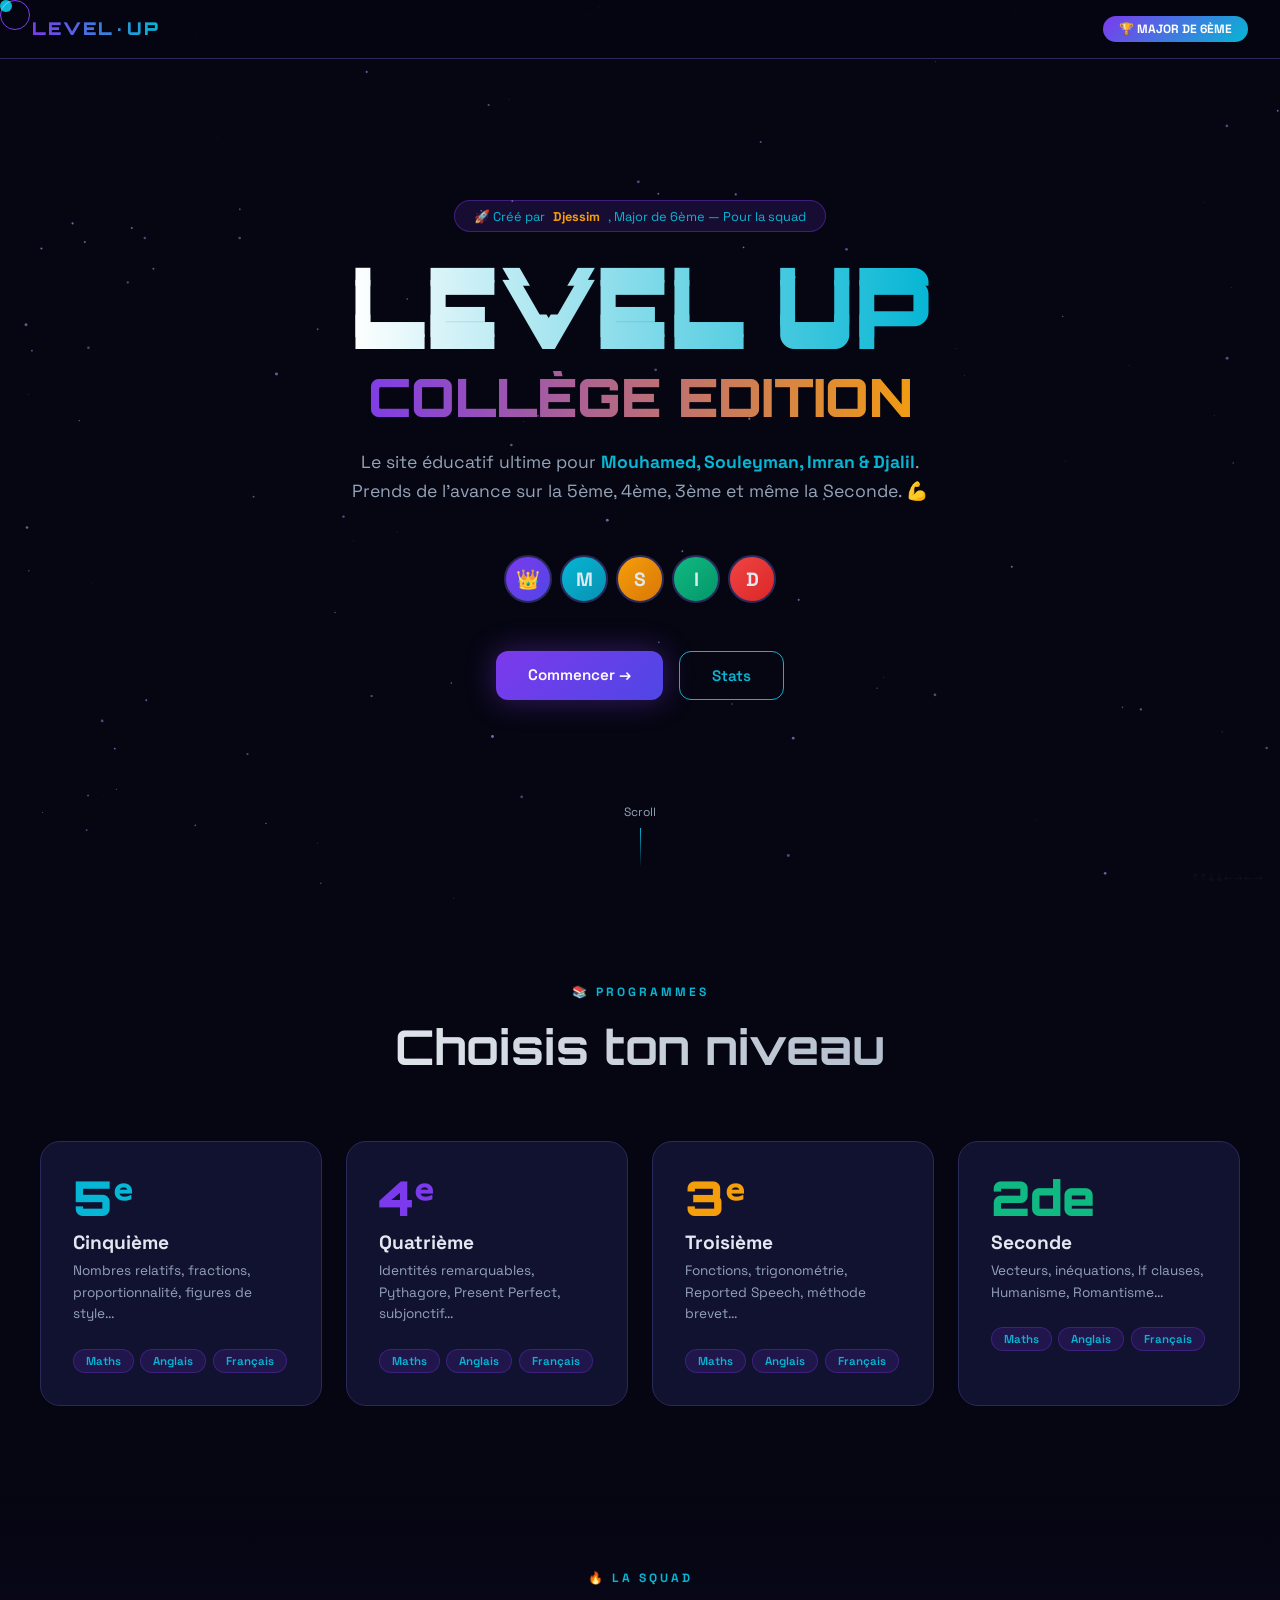
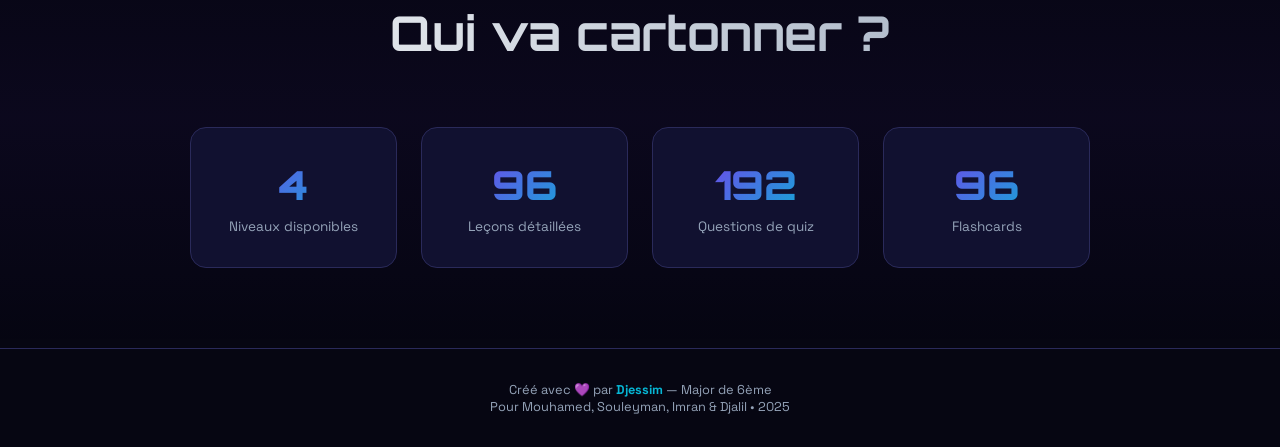
==== commit 654598b9: "fix: add missing 4eme and 3eme levels (lessons2.js)" ====
--- a/index.html
+++ b/index.html
@@ -134,6 +134,7 @@
 <div class="konami-hint">↑↑↓↓←→←→</div>
 
 <script src="lessons.js?v=2"></script>
+<script src="lessons2.js?v=1"></script>
 <script src="app.js?v=2"></script>
 </body>
 </html>
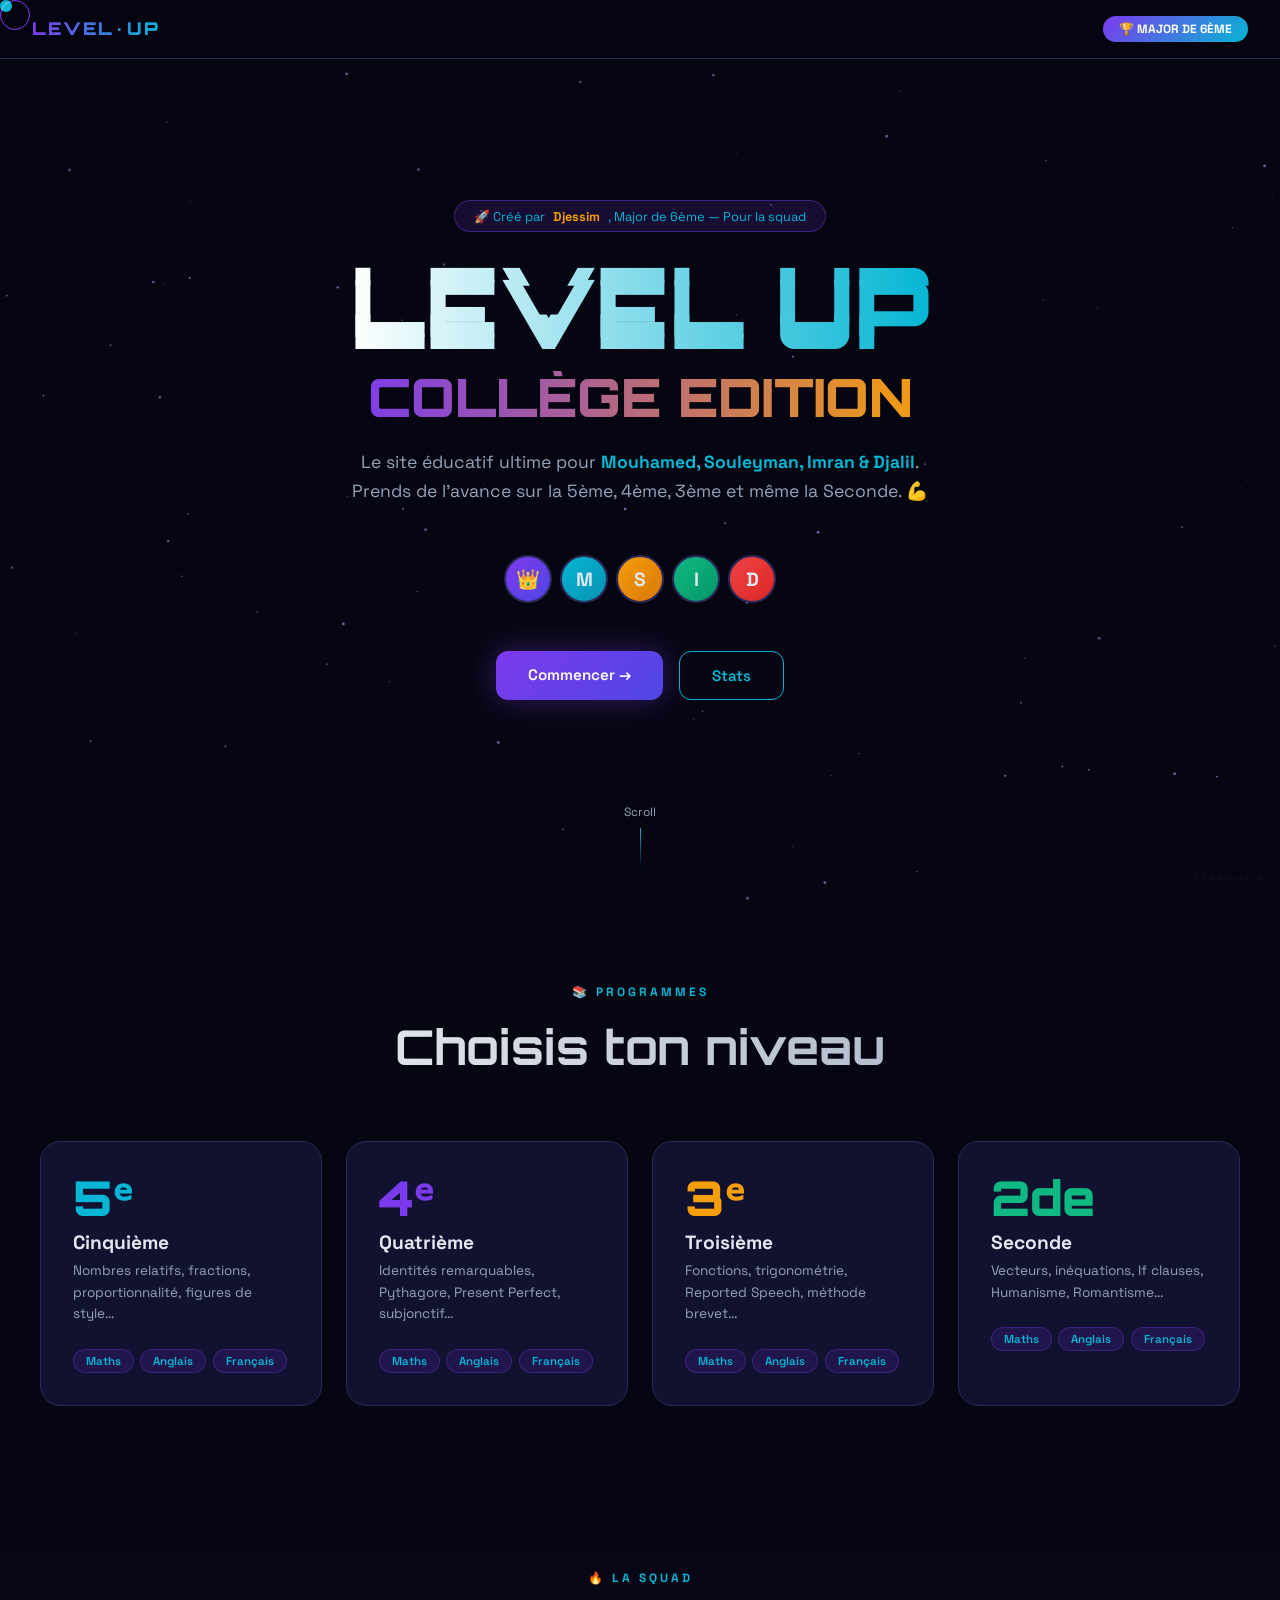
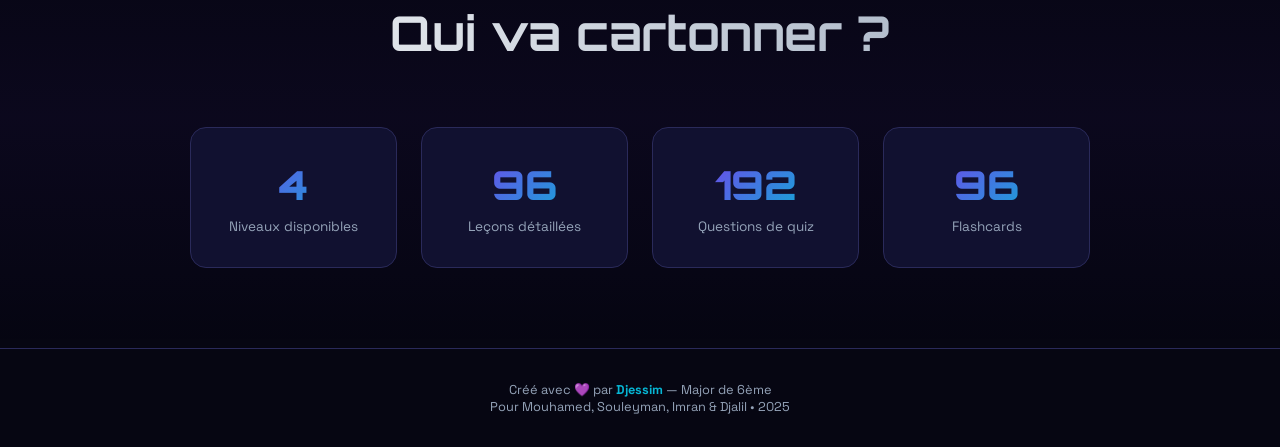
==== commit 88521b50: "fix: bump versions v3 — force Vercel cache bust" ====
--- a/index.html
+++ b/index.html
@@ -6,7 +6,7 @@
   <title>Level Up — Par Djessim le Major</title>
   <link rel="preconnect" href="https://fonts.googleapis.com">
   <link href="https://fonts.googleapis.com/css2?family=Space+Grotesk:wght@300;400;500;600;700&family=Orbitron:wght@400;700;900&display=swap" rel="stylesheet">
-  <link rel="stylesheet" href="style.css?v=2">
+  <link rel="stylesheet" href="style.css?v=3">
 </head>
 <body>
 
@@ -133,8 +133,8 @@
 
 <div class="konami-hint">↑↑↓↓←→←→</div>
 
-<script src="lessons.js?v=2"></script>
-<script src="lessons2.js?v=1"></script>
-<script src="app.js?v=2"></script>
+<script src="lessons.js?v=3"></script>
+<script src="lessons2.js?v=3"></script>
+<script src="app.js?v=3"></script>
 </body>
 </html>
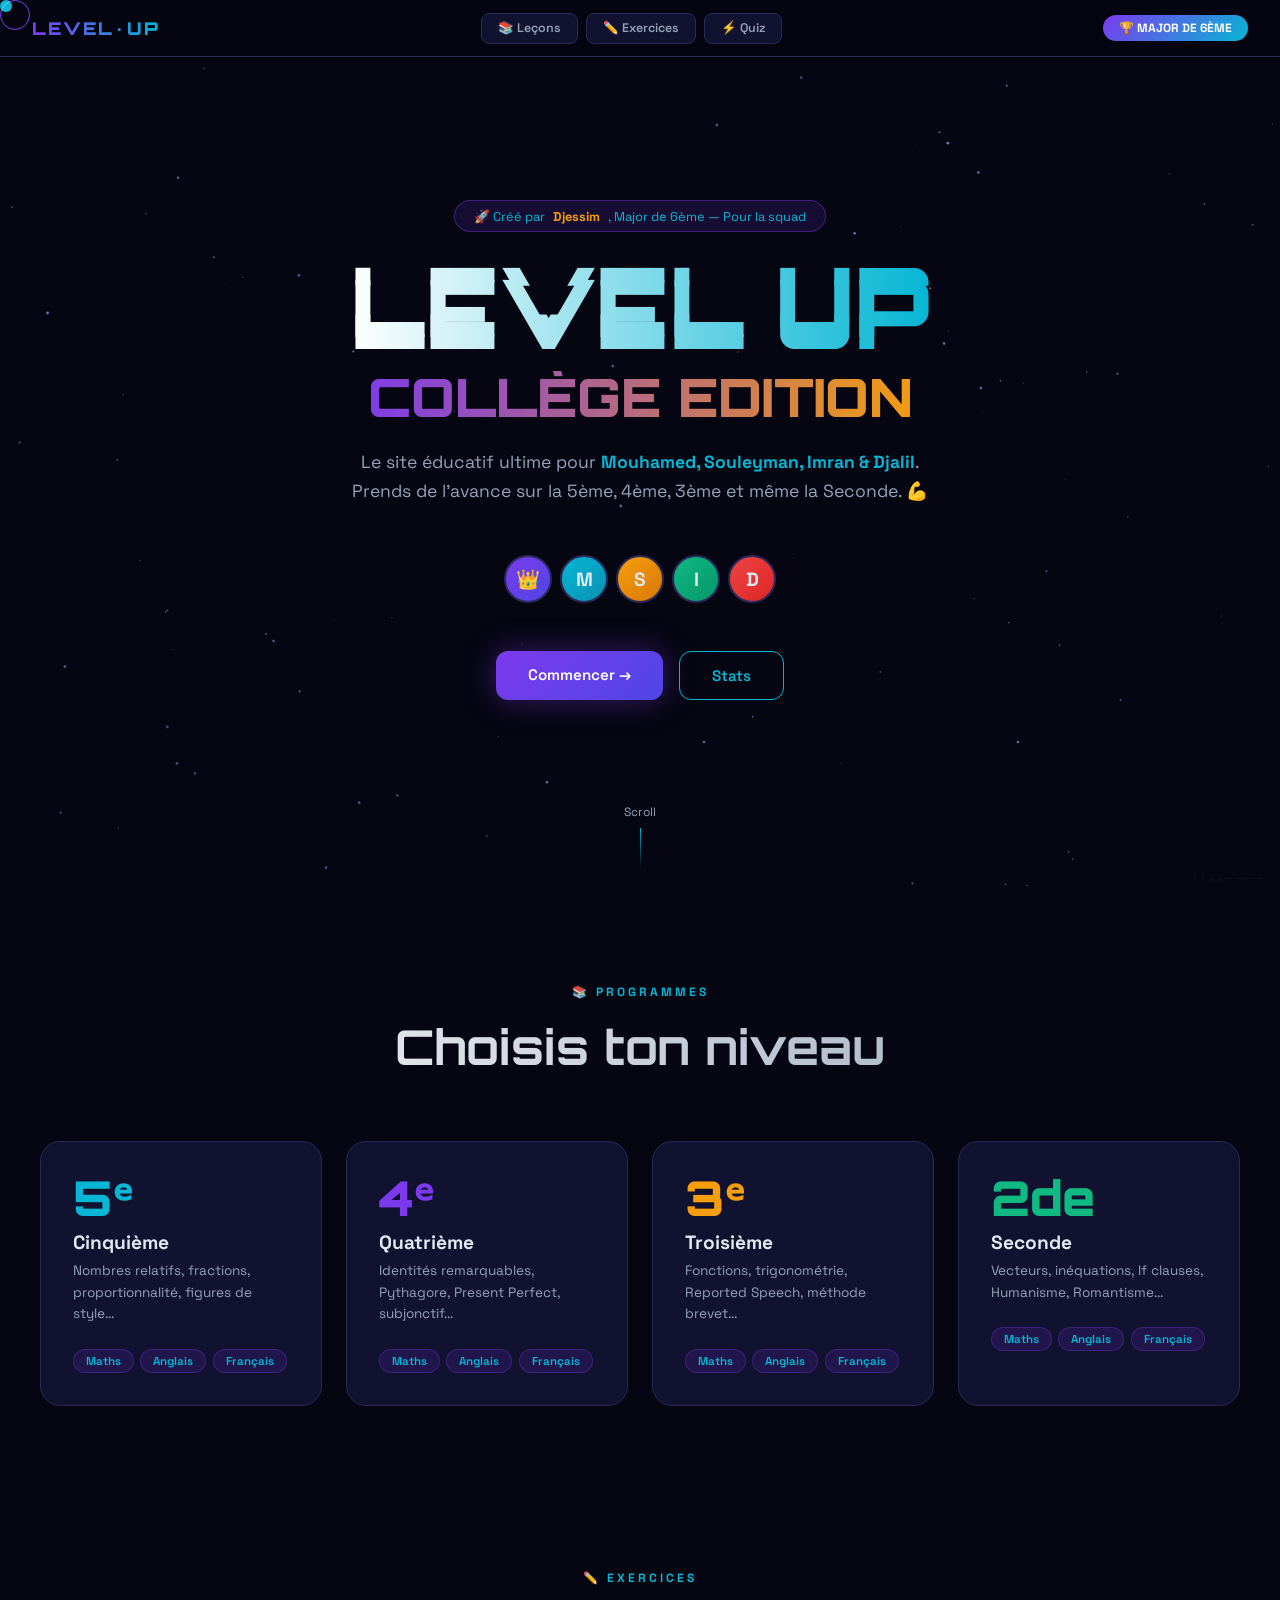
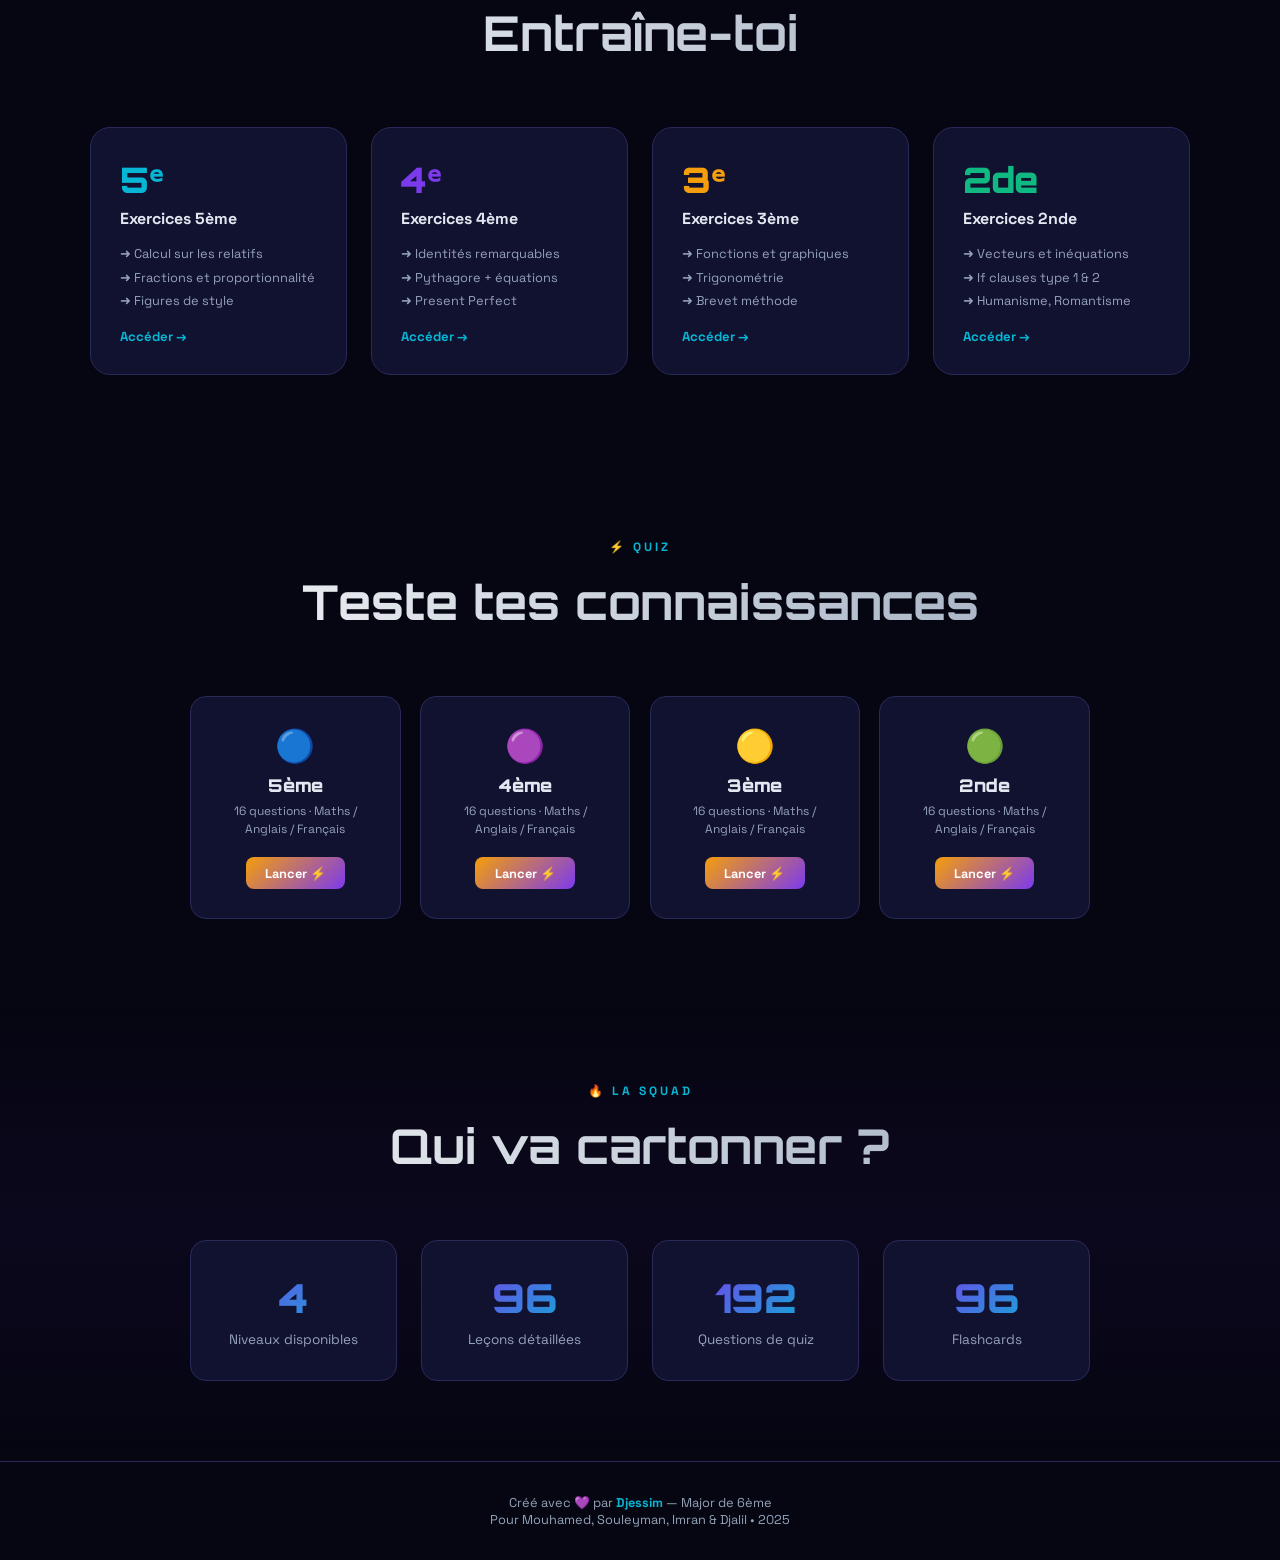
==== commit cfc9c4cb: "feat: nav buttons Lecons/Exercices/Quiz + sections dedicees" ====
--- a/index.html
+++ b/index.html
@@ -16,6 +16,11 @@
 
 <nav>
   <div class="nav-logo">LEVEL·UP</div>
+  <div class="nav-links">
+    <a class="nav-btn" href="#niveaux">📚 Leçons</a>
+    <a class="nav-btn" href="#exercices">✏️ Exercices</a>
+    <a class="nav-btn" href="#quiz-section">⚡ Quiz</a>
+  </div>
   <div class="nav-badge">🏆 MAJOR DE 6ÈME</div>
 </nav>
 
@@ -97,6 +102,88 @@
   </div>
 </section>
 
+<section id="exercices">
+  <div class="section-header">
+    <div class="section-tag">✏️ Exercices</div>
+    <h2 class="section-title">Entraîne-toi</h2>
+  </div>
+  <div class="exo-grid">
+    <div class="exo-card" onclick="openLevel('5eme');document.getElementById('niveaux').scrollIntoView({behavior:'smooth'})">
+      <div class="exo-num" style="color:var(--accent2)">5ᵉ</div>
+      <div class="exo-title">Exercices 5ème</div>
+      <div class="exo-list">
+        <div class="exo-item">➜ Calcul sur les relatifs</div>
+        <div class="exo-item">➜ Fractions et proportionnalité</div>
+        <div class="exo-item">➜ Figures de style</div>
+      </div>
+      <div class="exo-cta">Accéder →</div>
+    </div>
+    <div class="exo-card" onclick="openLevel('4eme');document.getElementById('niveaux').scrollIntoView({behavior:'smooth'})">
+      <div class="exo-num" style="color:var(--accent)">4ᵉ</div>
+      <div class="exo-title">Exercices 4ème</div>
+      <div class="exo-list">
+        <div class="exo-item">➜ Identités remarquables</div>
+        <div class="exo-item">➜ Pythagore + équations</div>
+        <div class="exo-item">➜ Present Perfect</div>
+      </div>
+      <div class="exo-cta">Accéder →</div>
+    </div>
+    <div class="exo-card" onclick="openLevel('3eme');document.getElementById('niveaux').scrollIntoView({behavior:'smooth'})">
+      <div class="exo-num" style="color:var(--accent3)">3ᵉ</div>
+      <div class="exo-title">Exercices 3ème</div>
+      <div class="exo-list">
+        <div class="exo-item">➜ Fonctions et graphiques</div>
+        <div class="exo-item">➜ Trigonométrie</div>
+        <div class="exo-item">➜ Brevet méthode</div>
+      </div>
+      <div class="exo-cta">Accéder →</div>
+    </div>
+    <div class="exo-card" onclick="openLevel('2nde');document.getElementById('niveaux').scrollIntoView({behavior:'smooth'})">
+      <div class="exo-num" style="color:#10b981">2de</div>
+      <div class="exo-title">Exercices 2nde</div>
+      <div class="exo-list">
+        <div class="exo-item">➜ Vecteurs et inéquations</div>
+        <div class="exo-item">➜ If clauses type 1 &amp; 2</div>
+        <div class="exo-item">➜ Humanisme, Romantisme</div>
+      </div>
+      <div class="exo-cta">Accéder →</div>
+    </div>
+  </div>
+</section>
+
+<section id="quiz-section">
+  <div class="section-header">
+    <div class="section-tag">⚡ Quiz</div>
+    <h2 class="section-title">Teste tes connaissances</h2>
+  </div>
+  <div class="quiz-hub">
+    <div class="qhub-card" onclick="openLevel('5eme');document.getElementById('niveaux').scrollIntoView({behavior:'smooth'})">
+      <div class="qhub-icon">🔵</div>
+      <div class="qhub-level">5ème</div>
+      <div class="qhub-info">16 questions · Maths / Anglais / Français</div>
+      <div class="qhub-btn">Lancer ⚡</div>
+    </div>
+    <div class="qhub-card" onclick="openLevel('4eme');document.getElementById('niveaux').scrollIntoView({behavior:'smooth'})">
+      <div class="qhub-icon">🟣</div>
+      <div class="qhub-level">4ème</div>
+      <div class="qhub-info">16 questions · Maths / Anglais / Français</div>
+      <div class="qhub-btn">Lancer ⚡</div>
+    </div>
+    <div class="qhub-card" onclick="openLevel('3eme');document.getElementById('niveaux').scrollIntoView({behavior:'smooth'})">
+      <div class="qhub-icon">🟡</div>
+      <div class="qhub-level">3ème</div>
+      <div class="qhub-info">16 questions · Maths / Anglais / Français</div>
+      <div class="qhub-btn">Lancer ⚡</div>
+    </div>
+    <div class="qhub-card" onclick="openLevel('2nde');document.getElementById('niveaux').scrollIntoView({behavior:'smooth'})">
+      <div class="qhub-icon">🟢</div>
+      <div class="qhub-level">2nde</div>
+      <div class="qhub-info">16 questions · Maths / Anglais / Français</div>
+      <div class="qhub-btn">Lancer ⚡</div>
+    </div>
+  </div>
+</section>
+
 <section id="stats" style="background:linear-gradient(180deg,transparent,rgba(124,58,237,0.05),transparent)">
   <div class="section-header">
     <div class="section-tag">🔥 La squad</div>
--- a/style.css
+++ b/style.css
@@ -9,7 +9,11 @@
 #bg-canvas { position:fixed; top:0; left:0; width:100%; height:100%; z-index:0; pointer-events:none; }
 .cursor { width:12px; height:12px; border-radius:50%; background:var(--accent2); position:fixed; pointer-events:none; z-index:9999; mix-blend-mode:screen; }
 .cursor-trail { width:30px; height:30px; border-radius:50%; border:1px solid var(--accent); position:fixed; pointer-events:none; z-index:9998; transition:all 0.15s ease; mix-blend-mode:screen; }
-nav { position:fixed; top:0; left:0; right:0; z-index:100; display:flex; align-items:center; justify-content:space-between; padding:1rem 2rem; background:rgba(6,6,18,0.85); backdrop-filter:blur(20px); border-bottom:1px solid var(--border); }
+nav { position:fixed; top:0; left:0; right:0; z-index:100; display:flex; align-items:center; justify-content:space-between; gap:1rem; padding:0.8rem 2rem; background:rgba(6,6,18,0.85); backdrop-filter:blur(20px); border-bottom:1px solid var(--border); }
+.nav-links { display:flex; gap:0.5rem; }
+.nav-btn { padding:0.4rem 1rem; border-radius:8px; border:1px solid var(--border); background:var(--card); color:var(--muted); font-size:0.78rem; font-weight:600; text-decoration:none; transition:all 0.2s; white-space:nowrap; }
+.nav-btn:hover { border-color:var(--accent); color:var(--accent); background:rgba(124,58,237,0.1); }
+@media(max-width:600px) { .nav-links { gap:0.3rem; } .nav-btn { padding:0.3rem 0.6rem; font-size:0.7rem; } .nav-badge { display:none; } }
 .nav-logo { font-family:'Orbitron',monospace; font-size:1.1rem; font-weight:900; background:linear-gradient(90deg,var(--accent),var(--accent2)); -webkit-background-clip:text; -webkit-text-fill-color:transparent; letter-spacing:2px; }
 .nav-badge { background:linear-gradient(135deg,var(--accent),var(--accent2)); color:white; padding:0.3rem 1rem; border-radius:20px; font-size:0.75rem; font-weight:700; }
 .hero { position:relative; z-index:1; min-height:100vh; display:flex; flex-direction:column; align-items:center; justify-content:center; text-align:center; padding:2rem; }
@@ -109,6 +113,21 @@
 .stat-card:hover { transform:translateY(-5px); border-color:var(--accent); }
 .stat-num { font-family:'Orbitron',monospace; font-size:2.5rem; font-weight:900; background:linear-gradient(135deg,var(--accent),var(--accent2)); -webkit-background-clip:text; -webkit-text-fill-color:transparent; }
 .stat-label { color:var(--muted); font-size:0.85rem; margin-top:0.5rem; }
+.exo-grid { display:grid; grid-template-columns:repeat(auto-fit,minmax(240px,1fr)); gap:1.5rem; max-width:1100px; margin:0 auto; }
+.exo-card { background:var(--card); border:1px solid var(--border); border-radius:20px; padding:1.8rem; cursor:pointer; transition:all 0.3s; }
+.exo-card:hover { transform:translateY(-6px); border-color:var(--accent); box-shadow:0 16px 40px var(--glow); }
+.exo-num { font-family:'Orbitron',monospace; font-size:2.2rem; font-weight:900; margin-bottom:0.4rem; }
+.exo-title { font-weight:700; font-size:1rem; margin-bottom:1rem; }
+.exo-list { display:flex; flex-direction:column; gap:0.4rem; margin-bottom:1.2rem; }
+.exo-item { font-size:0.8rem; color:var(--muted); }
+.exo-cta { font-size:0.82rem; font-weight:700; color:var(--accent2); }
+.quiz-hub { display:grid; grid-template-columns:repeat(auto-fit,minmax(200px,1fr)); gap:1.2rem; max-width:900px; margin:0 auto; }
+.qhub-card { background:var(--card); border:1px solid var(--border); border-radius:16px; padding:1.8rem 1.5rem; cursor:pointer; transition:all 0.3s; text-align:center; }
+.qhub-card:hover { transform:translateY(-6px); border-color:var(--accent3); box-shadow:0 16px 40px rgba(245,158,11,0.15); }
+.qhub-icon { font-size:2rem; margin-bottom:0.5rem; }
+.qhub-level { font-family:'Orbitron',monospace; font-size:1.1rem; font-weight:900; margin-bottom:0.4rem; }
+.qhub-info { font-size:0.75rem; color:var(--muted); margin-bottom:1.2rem; line-height:1.5; }
+.qhub-btn { display:inline-block; background:linear-gradient(135deg,var(--accent3),var(--accent)); color:white; padding:0.45rem 1.2rem; border-radius:8px; font-size:0.8rem; font-weight:700; }
 footer { position:relative; z-index:1; text-align:center; padding:2rem; border-top:1px solid var(--border); color:var(--muted); font-size:0.8rem; }
 footer strong { color:var(--accent2); }
 #egg-modal { display:none; position:fixed; inset:0; z-index:1000; background:rgba(0,0,0,0.95); backdrop-filter:blur(20px); align-items:center; justify-content:center; padding:1rem; }
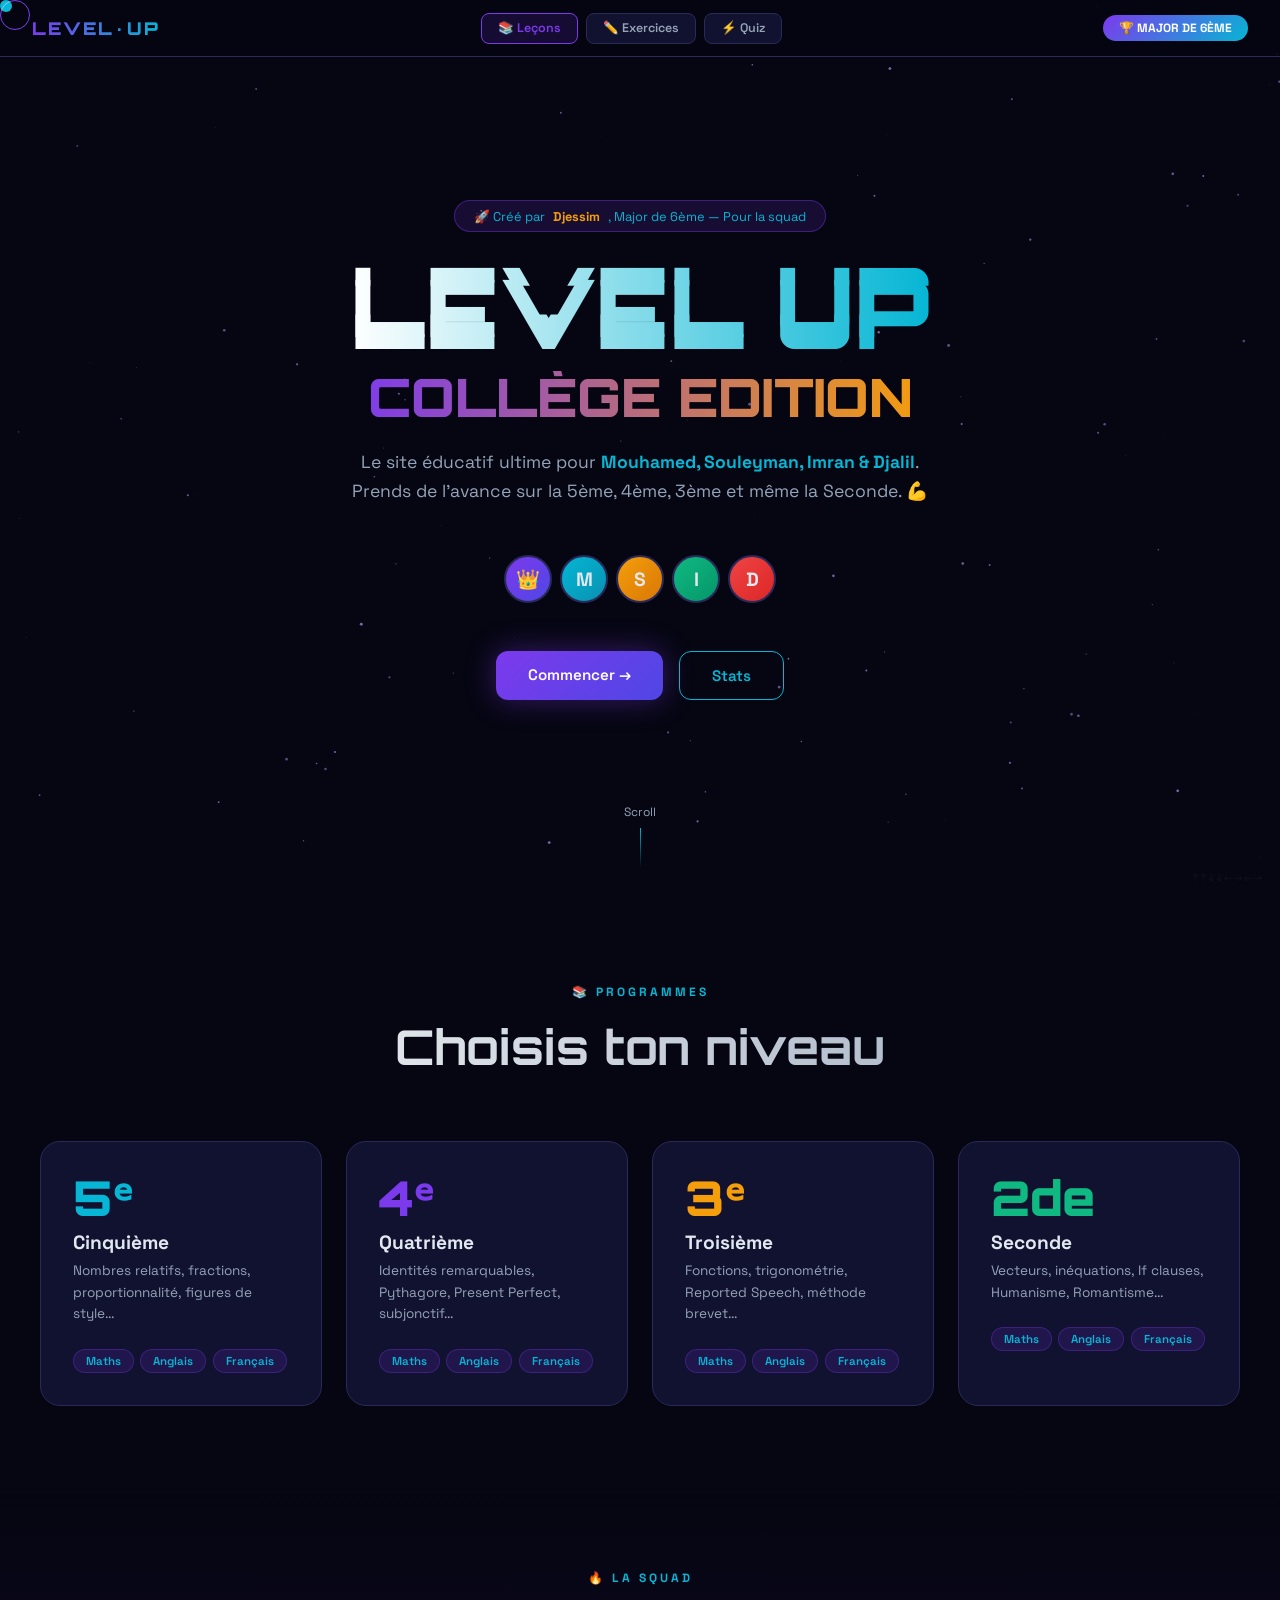
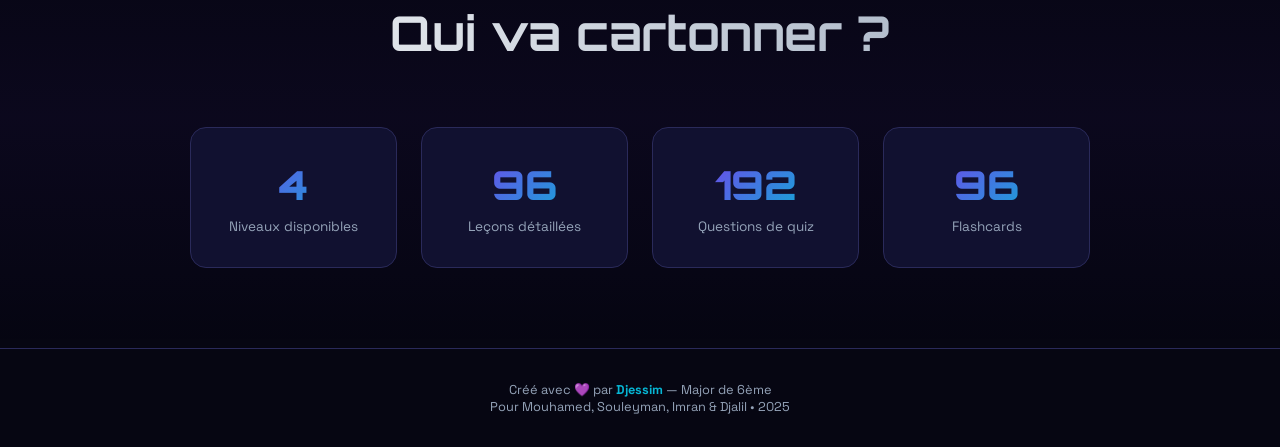
==== commit 9f9998d3: "feat: pages separees exercices.html et quiz.html" ====
--- a/index.html
+++ b/index.html
@@ -17,9 +17,9 @@
 <nav>
   <div class="nav-logo">LEVEL·UP</div>
   <div class="nav-links">
-    <a class="nav-btn" href="#niveaux">📚 Leçons</a>
-    <a class="nav-btn" href="#exercices">✏️ Exercices</a>
-    <a class="nav-btn" href="#quiz-section">⚡ Quiz</a>
+    <a class="nav-btn active-page" href="#niveaux">📚 Leçons</a>
+    <a class="nav-btn" href="exercices.html">✏️ Exercices</a>
+    <a class="nav-btn" href="quiz.html">⚡ Quiz</a>
   </div>
   <div class="nav-badge">🏆 MAJOR DE 6ÈME</div>
 </nav>
@@ -102,88 +102,6 @@
   </div>
 </section>
 
-<section id="exercices">
-  <div class="section-header">
-    <div class="section-tag">✏️ Exercices</div>
-    <h2 class="section-title">Entraîne-toi</h2>
-  </div>
-  <div class="exo-grid">
-    <div class="exo-card" onclick="openLevel('5eme');document.getElementById('niveaux').scrollIntoView({behavior:'smooth'})">
-      <div class="exo-num" style="color:var(--accent2)">5ᵉ</div>
-      <div class="exo-title">Exercices 5ème</div>
-      <div class="exo-list">
-        <div class="exo-item">➜ Calcul sur les relatifs</div>
-        <div class="exo-item">➜ Fractions et proportionnalité</div>
-        <div class="exo-item">➜ Figures de style</div>
-      </div>
-      <div class="exo-cta">Accéder →</div>
-    </div>
-    <div class="exo-card" onclick="openLevel('4eme');document.getElementById('niveaux').scrollIntoView({behavior:'smooth'})">
-      <div class="exo-num" style="color:var(--accent)">4ᵉ</div>
-      <div class="exo-title">Exercices 4ème</div>
-      <div class="exo-list">
-        <div class="exo-item">➜ Identités remarquables</div>
-        <div class="exo-item">➜ Pythagore + équations</div>
-        <div class="exo-item">➜ Present Perfect</div>
-      </div>
-      <div class="exo-cta">Accéder →</div>
-    </div>
-    <div class="exo-card" onclick="openLevel('3eme');document.getElementById('niveaux').scrollIntoView({behavior:'smooth'})">
-      <div class="exo-num" style="color:var(--accent3)">3ᵉ</div>
-      <div class="exo-title">Exercices 3ème</div>
-      <div class="exo-list">
-        <div class="exo-item">➜ Fonctions et graphiques</div>
-        <div class="exo-item">➜ Trigonométrie</div>
-        <div class="exo-item">➜ Brevet méthode</div>
-      </div>
-      <div class="exo-cta">Accéder →</div>
-    </div>
-    <div class="exo-card" onclick="openLevel('2nde');document.getElementById('niveaux').scrollIntoView({behavior:'smooth'})">
-      <div class="exo-num" style="color:#10b981">2de</div>
-      <div class="exo-title">Exercices 2nde</div>
-      <div class="exo-list">
-        <div class="exo-item">➜ Vecteurs et inéquations</div>
-        <div class="exo-item">➜ If clauses type 1 &amp; 2</div>
-        <div class="exo-item">➜ Humanisme, Romantisme</div>
-      </div>
-      <div class="exo-cta">Accéder →</div>
-    </div>
-  </div>
-</section>
-
-<section id="quiz-section">
-  <div class="section-header">
-    <div class="section-tag">⚡ Quiz</div>
-    <h2 class="section-title">Teste tes connaissances</h2>
-  </div>
-  <div class="quiz-hub">
-    <div class="qhub-card" onclick="openLevel('5eme');document.getElementById('niveaux').scrollIntoView({behavior:'smooth'})">
-      <div class="qhub-icon">🔵</div>
-      <div class="qhub-level">5ème</div>
-      <div class="qhub-info">16 questions · Maths / Anglais / Français</div>
-      <div class="qhub-btn">Lancer ⚡</div>
-    </div>
-    <div class="qhub-card" onclick="openLevel('4eme');document.getElementById('niveaux').scrollIntoView({behavior:'smooth'})">
-      <div class="qhub-icon">🟣</div>
-      <div class="qhub-level">4ème</div>
-      <div class="qhub-info">16 questions · Maths / Anglais / Français</div>
-      <div class="qhub-btn">Lancer ⚡</div>
-    </div>
-    <div class="qhub-card" onclick="openLevel('3eme');document.getElementById('niveaux').scrollIntoView({behavior:'smooth'})">
-      <div class="qhub-icon">🟡</div>
-      <div class="qhub-level">3ème</div>
-      <div class="qhub-info">16 questions · Maths / Anglais / Français</div>
-      <div class="qhub-btn">Lancer ⚡</div>
-    </div>
-    <div class="qhub-card" onclick="openLevel('2nde');document.getElementById('niveaux').scrollIntoView({behavior:'smooth'})">
-      <div class="qhub-icon">🟢</div>
-      <div class="qhub-level">2nde</div>
-      <div class="qhub-info">16 questions · Maths / Anglais / Français</div>
-      <div class="qhub-btn">Lancer ⚡</div>
-    </div>
-  </div>
-</section>
-
 <section id="stats" style="background:linear-gradient(180deg,transparent,rgba(124,58,237,0.05),transparent)">
   <div class="section-header">
     <div class="section-tag">🔥 La squad</div>
--- a/style.css
+++ b/style.css
@@ -13,6 +13,7 @@
 .nav-links { display:flex; gap:0.5rem; }
 .nav-btn { padding:0.4rem 1rem; border-radius:8px; border:1px solid var(--border); background:var(--card); color:var(--muted); font-size:0.78rem; font-weight:600; text-decoration:none; transition:all 0.2s; white-space:nowrap; }
 .nav-btn:hover { border-color:var(--accent); color:var(--accent); background:rgba(124,58,237,0.1); }
+.nav-btn.active-page { border-color:var(--accent); color:var(--accent); background:rgba(124,58,237,0.15); }
 @media(max-width:600px) { .nav-links { gap:0.3rem; } .nav-btn { padding:0.3rem 0.6rem; font-size:0.7rem; } .nav-badge { display:none; } }
 .nav-logo { font-family:'Orbitron',monospace; font-size:1.1rem; font-weight:900; background:linear-gradient(90deg,var(--accent),var(--accent2)); -webkit-background-clip:text; -webkit-text-fill-color:transparent; letter-spacing:2px; }
 .nav-badge { background:linear-gradient(135deg,var(--accent),var(--accent2)); color:white; padding:0.3rem 1rem; border-radius:20px; font-size:0.75rem; font-weight:700; }
